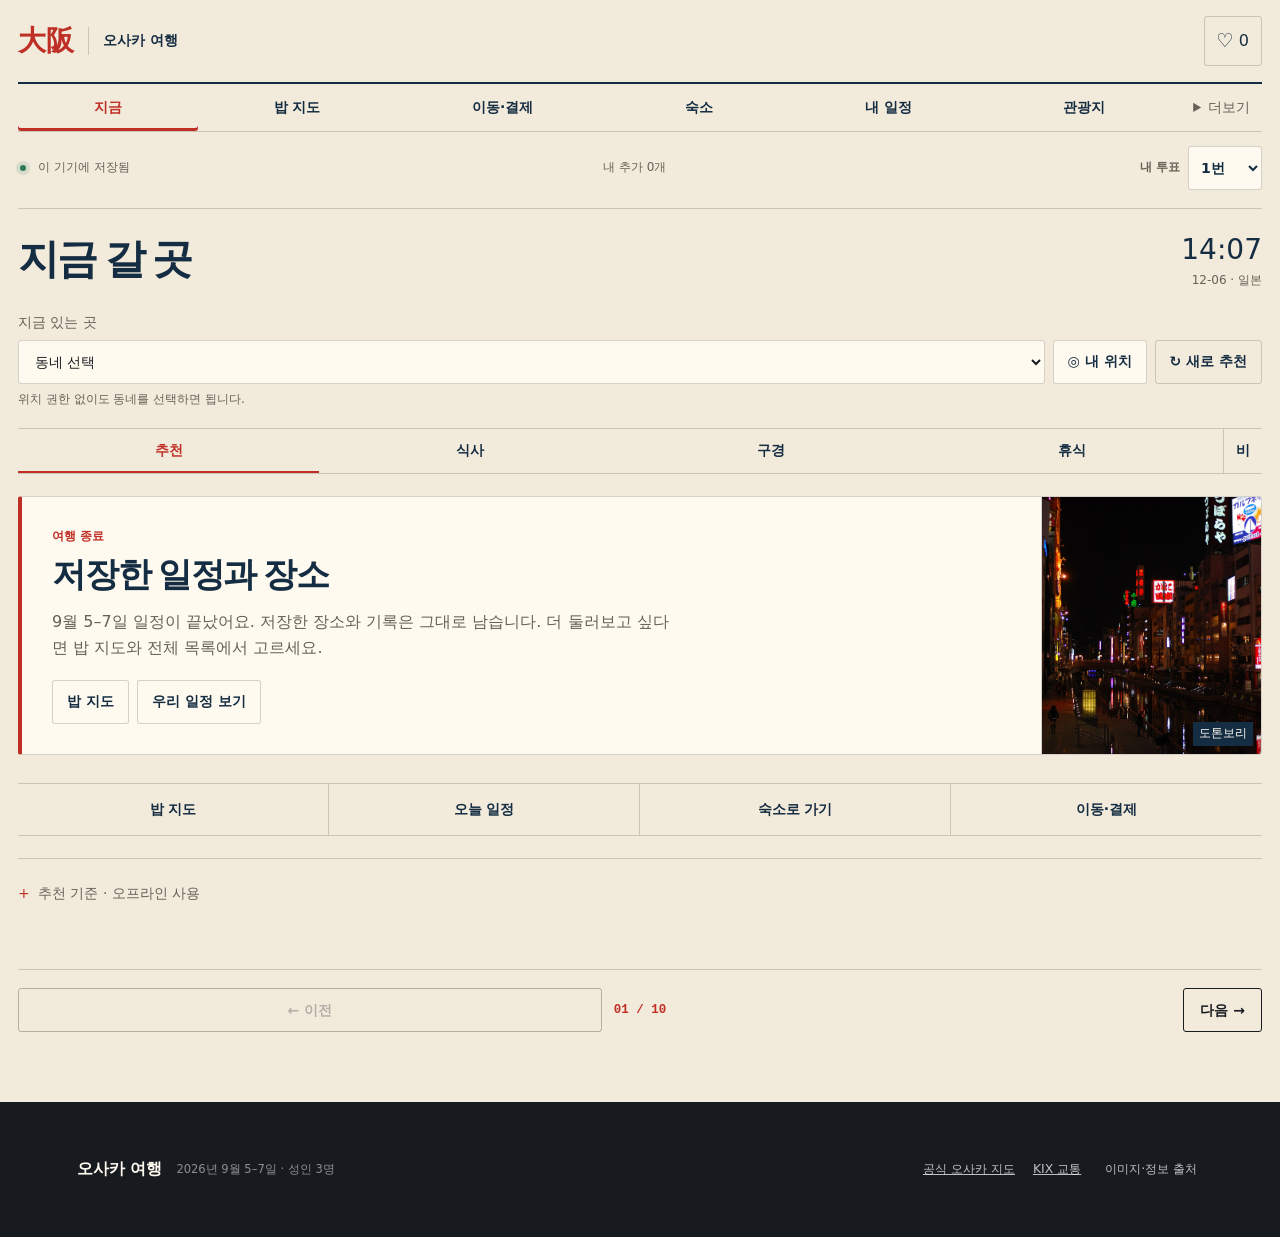
==== docs/index.html @ 2a8d7cb4 "Show walking and metro instructions for every curated route leg" ====
<!doctype html>
<html lang="ko">
<head>
  <meta charset="utf-8">
  <meta name="viewport" content="width=device-width, initial-scale=1">
  <meta name="theme-color" content="#161b22">
  <meta name="description" content="2026년 9월 5일부터 7일까지, 성인 3명 오사카 여행 일정">
  <title>오사카 여행</title>
  <link rel="icon" href="data:,">
  <link rel="manifest" href="manifest.webmanifest?v=40">
  <link rel="stylesheet" href="vendor/leaflet/leaflet.css">
  <link rel="stylesheet" href="styles.css?v=40">
  <link rel="stylesheet" href="experience.css?v=40">
  <link rel="stylesheet" href="planner-v3.css?v=40">
  <link rel="stylesheet" href="vnext.css?v=40">
  <link rel="stylesheet" href="guide-theme.css?v=42">
  <link rel="stylesheet" href="today.css?v=43">
  <link rel="stylesheet" href="move.css?v=44">
  <link rel="stylesheet" href="curated.css?v=48">
  <script src="local-store.js?v=1"></script>
  <script src="stay-private.js?v=46"></script>
  <link rel="stylesheet" href="stay-private.css?v=46">
  <link rel="stylesheet" href="transport48.css?v=48">
  <script>
    window.__osakaRuntimeErrors = [];
    const recordOsakaRuntimeError = message => {
      window.__osakaRuntimeErrors.push(String(message));
      document.documentElement.dataset.runtimeErrors = String(window.__osakaRuntimeErrors.length);
    };
    window.addEventListener('error', event => {
      const target = event.target;
      recordOsakaRuntimeError(target && target !== window ? `resource:${target.currentSrc || target.src || target.href || target.tagName}` : event.message || 'window:error');
    }, true);
    window.addEventListener('unhandledrejection', event => recordOsakaRuntimeError(event.reason?.message || event.reason || 'unhandledrejection'));
    document.documentElement.dataset.runtimeErrors = '0';
  </script>
</head>
<body>
  <a class="skip-link" href="#today-v41">지금 할 일로 바로가기</a>

  <aside class="experience-portal" id="experience-portal" aria-label="오사카 여행 안내" hidden>
    <div class="portal-scene" id="portal-scene" aria-hidden="true">
      <div class="portal-photo portal-photo-a"></div>
      <div class="portal-photo portal-photo-b"></div>
      <div class="portal-grid"></div>
      <div class="portal-light"></div>
    </div>
    <div class="portal-ui">
      <div class="portal-topline"><span>오사카 여행</span><span id="portal-input-status">토·일·월</span></div>
      <div class="portal-copy">
        <h2>2026년 9월 5–7일</h2>
        <p id="portal-chapter-copy">토요일 15:00 KIX 도착</p>
      </div>
      <div class="portal-ring" id="portal-ring" role="tablist" aria-label="여행 장면 선택">
        <button type="button" role="tab" aria-selected="true" data-portal-day="sat"><span>01</span><strong>토요일</strong><small>15:00 도착</small></button>
        <button type="button" role="tab" aria-selected="false" data-portal-day="sun"><span>02</span><strong>일요일</strong><small>종일</small></button>
        <button type="button" role="tab" aria-selected="false" data-portal-day="mon"><span>03</span><strong>월요일</strong><small>16:00 출발</small></button>
      </div>
      <div class="portal-actions">
        <button class="button portal-enter" id="portal-enter" type="button">가이드 입장 <span>↘</span></button>
        <button class="portal-sound" id="portal-sound" type="button" aria-pressed="false"><span class="sound-bars" aria-hidden="true"><i></i><i></i><i></i><i></i></span><strong>AMBIENT OFF</strong></button>
        <button class="portal-skip" id="portal-skip" type="button">바로 일정 보기</button>
      </div>
    </div>
  </aside>

  <header class="site-header" id="top">
    <a class="wordmark" href="#today-v41" aria-label="오사카 여행 홈">
      <span class="wordmark-city" lang="ja">大阪</span><span>오사카 여행</span>
    </a>
    <nav class="main-nav" aria-label="주요 메뉴">
      <a href="#today-v41">지금</a>
      <a href="#hotel-search-v3">숙소</a>
      <a href="#food-map-v41">밥 지도</a>
      <a href="#itinerary-v11">내 일정</a>
      <a href="#catalog-attractions-v3">목록</a>
      <a href="#travel-tips-v12">팁</a>
    </nav>
    <button class="icon-button" id="saved-button" type="button" aria-label="저장한 장소 보기">
      <span aria-hidden="true">♡</span><span id="saved-count">0</span>
    </button>
  </header>

  <main>
    <section class="hero" aria-labelledby="hero-title">
      <img class="hero-image" src="assets/osaka-hero.png" alt="아침의 오사카성과 밤의 도톤보리, 음식과 열차를 겹쳐 표현한 오사카 여행 일러스트">
      <div class="hero-wash" aria-hidden="true"></div>
      <div class="hero-copy">
        <p class="eyebrow">2026.09.05–07 · 성인 3명</p>
        <h1 id="hero-title">오사카 여행</h1>
        <p class="hero-lead">토요일 15:00 KIX 도착 · 월요일 16:00 출발</p>
        <div class="hero-actions">
          <a class="button button-primary" href="#today-v41">지금 할 일</a>
          <button class="button button-glass" id="random-preset" type="button">추천안 무작위 보기</button>
        </div>
      </div>
    </section>

    <div class="guide-v3" id="guide-v3">
      <nav class="guide-index-v3" aria-label="여행 가이드 메뉴">
        <button type="button" data-guide-panel="today-v41" aria-selected="true"><span>지금</span></button>
        <button type="button" data-guide-panel="food-map-v41" aria-selected="false"><span>밥 지도</span></button>
        <button type="button" data-guide-panel="move-v44" aria-selected="false"><span>이동·결제</span></button>
        <button type="button" data-guide-panel="hotel-search-v3" aria-selected="false"><b>02</b><span>숙소</span></button>
        <button type="button" data-guide-panel="itinerary-v11" aria-selected="false"><b>04</b><span>내 일정</span></button>
        <button type="button" data-guide-panel="catalog-attractions-v3" aria-selected="false"><b>05</b><span>관광지</span></button>
        <details class="guide-extra"><summary>더보기</summary>
        <button type="button" data-guide-panel="restaurant-search-v3" aria-selected="false"><span>음식점 전체</span></button>
        <button type="button" data-guide-panel="catalog-goods-v3" aria-selected="false"><b>06</b><span>살거리</span></button>
        <button type="button" data-guide-panel="catalog-nightlife-v3" aria-selected="false"><b>07</b><span>유흥가</span></button>
        <button type="button" data-guide-panel="travel-tips-v12" aria-selected="false"><b>08</b><span>여행 팁</span></button>
        <button type="button" class="guide-map-open-v3" id="open-map-v3"><b>MAP</b><span>지도</span></button>
        </details>
      </nav>

      <div class="shared-sync-v8 is-connecting" id="shared-sync-v8" role="status" aria-live="polite">
        <i aria-hidden="true"></i>
        <strong>이 기기에 저장</strong>
        <span>수정은 각자의 브라우저에만 저장됩니다</span>
        <em id="custom-entry-count-v10">내 추가 0개</em>
      </div>

      <section class="v3-section now-panel" id="today-v41" aria-labelledby="now-title">
        <div class="now-heading"><h2 id="now-title">지금 갈 곳</h2><div class="now-clock" id="now-clock">--:--<small>일본 시각</small></div></div>
        <div class="now-loc"><label>지금 있는 곳<select id="now-area" aria-label="현재 동네"><option value="">동네 선택</option></select></label><button type="button" data-now-action="locate">◎ 내 위치</button><button type="button" class="now-quiet" data-now-action="refresh">↻ 새로 추천</button></div>
        <p class="now-status" id="now-location-status" role="status">위치 권한 없이도 동네를 선택하면 됩니다.</p>
        <div class="now-moods" aria-label="지금 하고 싶은 것"><button type="button" data-now-mood="auto" aria-pressed="true">추천</button><button type="button" data-now-mood="food" aria-pressed="false">식사</button><button type="button" data-now-mood="see" aria-pressed="false">구경</button><button type="button" data-now-mood="rest" aria-pressed="false">휴식</button><button type="button" data-now-action="rain" aria-pressed="false">비</button></div>
        <div class="now-context" id="now-context"></div>
        <div id="now-decision" aria-live="polite" aria-atomic="false"><div class="now-empty">지금 갈 만한 곳을 고르는 중…</div></div>
        <div class="now-tools"><button type="button" data-today-nav="food-map-v41"><span>⌖</span>밥 지도</button><button type="button" data-today-nav="itinerary-v11"><span>↗</span>오늘 일정</button><button type="button" data-move-open="hotel"><span>⌂</span>숙소로 가기</button><button type="button" data-today-nav="move-v44"><span>¥</span>이동·결제</button></div>
        <details class="now-help now-divider"><summary>추천 기준 · 오프라인 사용</summary><p>일본 시각, 선택한 동네, 식사 시간, 필수·보관함·오늘 일정, 방문 완료 여부를 함께 봅니다. 가까운 후보를 우선하며 예약과 월요일 공항 이동 여유를 남깁니다. 지도 거리는 직선거리이고 길찾기의 실제 이동과 다릅니다.</p><p>영업시간은 저장된 참고 정보입니다. 임시 휴무·대기·실시간 열차는 출발 전에 가게 또는 길찾기에서 확인하세요. 다시 열면 자동 갱신하지만 사이트를 닫은 동안에는 알림을 보내지 않습니다. 위치는 버튼을 눌렀을 때만 확인하고 서버에 전송하지 않습니다.</p><p>한 번 열어둔 화면은 연결이 끊겨도 사용할 수 있습니다. 다만 지도 타일·새 길찾기는 인터넷이 필요하며, 방문 기록은 이 브라우저에만 저장됩니다. 브라우저 데이터를 지우면 삭제되므로 일정의 JSON 백업을 이용하세요. 중요한 QR·숙소 출입 안내는 별도 스크린샷으로 보관하세요.</p></details>
      </section>

      <section class="v3-section now-panel" id="move-v44" aria-label="이동과 교통 결제 안내" hidden></section>
      <section class="v3-section now-panel" id="food-map-v41" aria-labelledby="food-map-title" hidden>
        <div class="now-heading"><h2 id="food-map-title">음식점 지도</h2><button type="button" class="now-quiet" data-today-nav="today-v41">← 지금</button></div>
        <div class="food-controls"><label>어디 근처?<select id="food-area" aria-label="음식점 지도 동네"></select></label><label>먹고 싶은 것<select id="food-group" aria-label="음식 종류"></select></label></div>
        <details class="now-help food-advanced"><summary>검색 · 거리 · 보관함 필터</summary><div class="food-controls"><label>찾을 범위<select id="food-radius"><option value="0.8">800m 근처</option><option value="2" selected>2km 근처</option><option value="5">5km 근처</option><option value="0">오사카 전체</option></select></label><label class="food-search">가게·음식 검색<input type="search" id="food-query" placeholder="라멘, 타코야키, 가게 이름…" autocomplete="off"></label><label class="food-check"><input type="checkbox" id="food-saved">보관한 곳만</label></div></details>
        <div class="food-map-toolbar"><div class="now-actions" style="margin-top:0"><button type="button" data-now-action="locate">◎ 내 위치</button><button type="button" data-now-action="map-center">지도 중심에서 찾기</button><button type="button" data-now-action="add-food">＋ 가게 추가</button></div></div>
        <p id="food-map-status" class="now-status" role="status"></p>
        <div class="food-map-layout"><div><div id="food-map-frame"><div class="food-map-view-tools"><label class="food-check"><input type="checkbox" id="food-map-labels" checked>메뉴·평점 표시</label><button type="button" id="food-map-expand" data-now-action="map-expand" aria-haspopup="dialog">지도 크게 ↗</button><button type="button" id="food-map-close" data-now-action="map-close" hidden>지도 닫기 ×</button></div><div id="food-map-canvas" aria-label="음식점 위치와 대표 메뉴 지도"></div><p class="now-note" id="food-map-note">겹치는 메뉴 라벨은 자동으로 줄어듭니다. 핀을 누르면 가게명·메뉴·평점을 볼 수 있어요. 평점은 타베로그의 저장된 참고값이며 실시간이 아닙니다.</p></div></div><div id="food-map-list" class="food-map-side"></div></div>
        <dialog id="food-map-dialog" class="food-map-dialog" aria-labelledby="food-map-dialog-title"><header><h2 id="food-map-dialog-title">음식점 지도</h2><span>선택한 동네·음식 필터 유지</span></header><div id="food-map-dialog-content"></div></dialog>
        <p class="now-note now-divider">직선거리 기준 정렬 · 일부 위치는 지역 단위의 참고 좌표입니다. 핀만 믿고 건물로 이동하지 말고 가게 이름 길찾기에서 지점·영업시간을 확인하세요.</p>
        <div class="now-actions"><a id="food-google-nearby" class="now-btn now-quiet" href="https://www.google.com/maps/search/?api=1&amp;query=restaurants+Osaka" target="_blank" rel="noopener noreferrer">등록되지 않은 근처 가게 찾기 ↗</a><button type="button" data-today-nav="restaurant-search-v3">음식점 전체 카드</button></div>
      </section>

      <section class="v3-section v3-prep" id="prep-v3" aria-labelledby="prep-v3-title" hidden>
        <div class="v3-number">01</div>
        <div class="v3-heading">
          <h2 id="prep-v3-title">출발 전</h2>
        </div>
        <div class="prep-grid-v3">
          <article class="prep-flight-card">
            <span>도착</span><strong>토 15:00 KIX</strong><p>입국·수하물 60~90분 예상</p>
            <a href="https://www.kansai-airport.or.jp/en/access/train" target="_blank" rel="noopener">KIX 교통 공식 안내 ↗</a>
          </article>
          <article class="prep-flight-card is-return">
            <span>출발</span><strong>월 16:00 KIX</strong><p>14:00 공항 도착 목표</p>
            <a href="#itinerary-v11">월요일 마감선 보기 ↓</a>
          </article>
          <article class="prep-checks-v3">
            <h3>준비 체크</h3>
            <label><input type="checkbox" data-check="vjw"> Visit Japan Web 3명 각자 QR</label>
            <label><input type="checkbox" data-check="qr"> 라피트·항공권 QR 오프라인 저장</label>
            <label><input type="checkbox" data-check="ic"> ICOCA·모바일 결제 잔액</label>
            <label><input type="checkbox" data-check="cash"> 현금과 동전 지갑</label>
            <label><input type="checkbox" data-check="heat"> 우산·물·보조배터리</label>
            <label><input type="checkbox" data-check="bags"> 면세·굿즈 수하물 공간</label>
            <label><input type="checkbox" data-check="terminal"> KIX 터미널 재확인</label>
          </article>
        </div>
      </section>

      <section class="v3-section" id="hotel-search-v3" aria-labelledby="hotel-v3-title" hidden>
        <div class="v3-number">02</div>
        <div class="v3-heading">
          <h2 id="hotel-v3-title">예약 숙소</h2>
          <span>9월 5–7일 · 성인 3명 · 1객실</span>
        </div>
        <div id="booked-hotel-v18" class="booked-hotel-v18" aria-label="예약 완료 숙소"></div>
        <section class="stay-map-card-v21" aria-labelledby="stay-map-title-v21">
          <header>
            <div><span>LIVE MAP · 宿</span><h3 id="stay-map-title-v21">숙소 주변 지도</h3></div>
            <strong>다이코쿠초역 도보 3–4분</strong>
          </header>
          <div id="stay-map-v21" role="application" aria-label="LIVIN Osaka Nanbaminami 주변 확대·축소 지도"></div>
          <footer><span id="stay-map-status-v21">지도를 불러오는 중</span><b>LIVIN Osaka Nanbaminami</b></footer>
        </section>
      </section>

      <section class="v3-section" id="restaurant-search-v3" aria-labelledby="restaurant-v3-title" hidden>
        <div class="v3-number">03</div>
        <div class="v3-heading">
          <h2 id="restaurant-v3-title">음식점 79곳</h2>
          <span>지역·종류·평점으로 찾기</span>
          <button type="button" class="section-add-v11" data-custom-open="restaurant">+ 음식점 직접 추가</button>
        </div>
        <div class="restaurant-tools-v3">
          <label>검색<input id="restaurant-text-v3" type="search" placeholder="가게·메뉴·동네"></label>
          <label>지역<select id="restaurant-area-v3"><option value="all">전체 지역</option><option value="custom">직접 추가</option><option value="namba">난바·도톤보리</option><option value="shinsaibashi">신사이바시</option><option value="nipponbashi">니혼바시·구로몬</option><option value="umeda">우메다</option><option value="tenma">텐마</option><option value="fukushima">후쿠시마·노다</option><option value="shinsekai">신세카이</option><option value="abeno">덴노지·아베노</option><option value="honmachi">혼마치</option><option value="kitahama">키타하마·나카노시마</option><option value="kyobashi">쿄바시</option><option value="south">타마데·남부</option></select></label>
          <label>종류<select id="restaurant-genre-v3"><option value="all">전체 음식</option><option value="custom">직접 추가</option><option value="rice">밥·덮밥</option><option value="snack">길거리·간식</option><option value="noodle">우동·소바·면</option><option value="ramen">라멘·츠케멘</option><option value="konamon">오코노미야키·코나몬</option><option value="fried">튀김·돈카쓰</option><option value="meat">야키니쿠·고기</option><option value="seafood">스시·해산물</option><option value="alcohol">술·이자카야</option><option value="dessert">디저트·빵</option><option value="drink">커피·차·주스</option><option value="breakfast">아침·브런치</option><option value="special">오사카 별미</option></select></label>
          <label>세부<select id="restaurant-type-v3"><option value="all">전체 세부</option></select></label>
          <label>정렬<select id="restaurant-sort-v3"><option value="rating">평점 높은 순</option><option value="reviews">리뷰 많은 순</option><option value="price">가격 낮은 순</option></select></label>
        </div>
        <div class="food-chips-v3" id="restaurant-group-chips-v3" aria-label="음식 종류 빠른 선택"></div>
        <div class="restaurant-results-v3" id="restaurant-results-v3"></div>
        <nav class="results-pager-v3" id="restaurant-pager-v3" aria-label="음식점 결과 페이지"></nav>
      </section>

      <dialog class="v3-map-workspace" id="map-workspace-v3" aria-label="지도">
        <div class="v3-map-copy">
          <h2>지도</h2>
          <button type="button" id="close-map-v3" aria-label="지도 닫기">닫기</button>
        </div>
        <div class="v3-map-tabs" id="v3-map-tabs" role="tablist" aria-label="지도 일정 선택">
          <button type="button" role="tab" aria-selected="true" data-v3-map-day="sat">토요일</button>
          <button type="button" role="tab" aria-selected="false" data-v3-map-day="sun">일요일</button>
          <button type="button" role="tab" aria-selected="false" data-v3-map-day="mon">월요일</button>
          <button type="button" id="v3-map-fit">전체 보기</button>
          <button type="button" id="reset-planner-v3">일정 전체 초기화</button>
        </div>
        <div class="v3-map-shell">
          <div id="route-map-v3" aria-label="내가 고른 오사카 일정의 OpenStreetMap 지도"></div>
          <aside><strong id="v3-map-count">후보</strong><ol id="v3-map-list"></ol><p id="v3-map-status">지도 불러오는 중</p></aside>
        </div>
      </dialog>

      <section class="v3-section itinerary-v11" id="itinerary-v11" aria-labelledby="itinerary-v11-title" hidden>
        <div class="v3-number">04</div>
        <div class="v3-heading">
          <h2 id="itinerary-v11-title">토·일·월 전체 일정</h2>
          <span>장소를 추가하고 시간을 바꾸세요.</span>
        </div>
        <div class="itinerary-days-v11">
          <article class="day-panel-v11" data-plan-day="sat" aria-labelledby="day-sat-v11-title">
            <header class="day-panel-head-v11"><div><h3 id="day-sat-v11-title">토요일</h3></div><button type="button" data-custom-open="place" data-custom-day="sat">+ 직접 추가</button></header>
            <div class="day-frame-v3"><span>고정 출발</span><strong>KIX 15:00 → 숙소 체크인 17:30</strong><label>시내 일정 <input id="day-start-sat" type="time" value="17:30"></label><em>권장 마감 23:00</em></div>
            <div class="day-builder-grid-v3"><div><h3>내 토요일</h3><ol class="plan-list-v3" id="plan-list-sat"></ol><p class="plan-summary-v3" id="plan-summary-sat"></p></div><aside><h3>빠른 후보</h3><div id="day-candidates-sat" class="quick-candidates-v3"></div></aside></div>
          </article>
          <article class="day-panel-v11" data-plan-day="sun" aria-labelledby="day-sun-v11-title">
            <header class="day-panel-head-v11"><div><h3 id="day-sun-v11-title">일요일</h3></div><button type="button" data-custom-open="place" data-custom-day="sun">+ 직접 추가</button></header>
            <div class="day-frame-v3"><span>종일</span><strong>08:00부터 시작 가능</strong><label>시작 <input id="day-start-sun" type="time" value="08:00"></label><em>권장 마감 22:00</em></div>
            <div class="day-builder-grid-v3"><div><h3>내 일요일</h3><ol class="plan-list-v3" id="plan-list-sun"></ol><p class="plan-summary-v3" id="plan-summary-sun"></p></div><aside><h3>빠른 후보</h3><div id="day-candidates-sun" class="quick-candidates-v3"></div></aside></div>
          </article>
          <article class="day-panel-v11" data-plan-day="mon" aria-labelledby="day-mon-v11-title">
            <header class="day-panel-head-v11"><div><h3 id="day-mon-v11-title">월요일</h3></div><button type="button" data-custom-open="place" data-custom-day="mon">+ 직접 추가</button></header>
            <div class="day-frame-v3"><span>출국</span><strong>13:00 난바 출발 → KIX 14:00</strong><label>시작 <input id="day-start-mon" type="time" value="08:00"></label><em>13:00 뒤 추가 불가</em></div>
            <div class="day-builder-grid-v3"><div><h3>내 월요일</h3><ol class="plan-list-v3" id="plan-list-mon"></ol><p class="plan-summary-v3" id="plan-summary-mon"></p></div><aside><h3>빠른 후보</h3><div id="day-candidates-mon" class="quick-candidates-v3"></div></aside></div>
          </article>
        </div>
      </section>

      <section class="v3-section catalog-v3" id="catalog-attractions-v3" aria-labelledby="catalog-attractions-title" hidden>
        <div class="v3-number">05</div><div class="v3-heading"><h2 id="catalog-attractions-title">관광지</h2></div><div class="food-chips-v3" id="attraction-chips-v5"></div><div class="catalog-grid-v3" id="attraction-catalog-v3"></div><nav class="results-pager-v3" id="attraction-pager-v5" aria-label="관광지 목록 페이지"></nav>
      </section>
      <section class="v3-section catalog-v3" id="catalog-goods-v3" aria-labelledby="catalog-goods-title" hidden>
        <div class="v3-number">06</div><div class="v3-heading"><h2 id="catalog-goods-title">살거리</h2><span>가챠·오리파·TCG·게임센터·굿즈·선물</span></div><aside class="chance-notice-v7 is-oripa"><strong>오리파</strong><span>랜덤 상품 · 예산 상한 권장</span></aside><div class="food-chips-v3" id="goods-chips-v5"></div><div class="catalog-grid-v3" id="goods-catalog-v3"></div><nav class="results-pager-v3" id="goods-pager-v5" aria-label="살거리 목록 페이지"></nav>
      </section>
      <section class="v3-section catalog-v3" id="catalog-nightlife-v3" aria-labelledby="catalog-nightlife-title" hidden>
        <div class="v3-number">07</div><div class="v3-heading"><h2 id="catalog-nightlife-title">유흥가</h2><span>술·야경·성인 구역·공영경기·파친코</span></div><aside class="chance-notice-v7 is-betting"><strong>연령 제한</strong><span>공영경기 20세 이상 · 파친코 18세 이상</span></aside><div class="food-chips-v3" id="nightlife-chips-v5"></div><div class="catalog-grid-v3 nightlife-grid-v3" id="nightlife-catalog-v3"></div><nav class="results-pager-v3" id="nightlife-pager-v5" aria-label="유흥가 목록 페이지"></nav>
      </section>
      <section class="v3-section travel-tips-v12" id="travel-tips-v12" aria-labelledby="travel-tips-v12-title" hidden>
        <div class="v3-number">08</div>
        <div class="v3-heading">
          <h2 id="travel-tips-v12-title">오사카 여행 팁</h2>
          <span>필요한 항목만 눌러 확인</span>
        </div>
        <div class="tip-essentials-v12" aria-label="꼭 기억할 숫자">
          <span><b>14:00</b>월요일 KIX 도착 목표</span>
          <span><b>110</b>경찰</span>
          <span><b>119</b>구급·소방</span>
          <span><b>3장</b>ICOCA는 1인 1장</span>
        </div>
        <div class="tip-filter-v12" role="group" aria-label="여행 팁 종류">
          <button type="button" data-tip-group="all" aria-pressed="true">전체</button>
          <button type="button" data-tip-group="arrival" aria-pressed="false">입국</button>
          <button type="button" data-tip-group="discount" aria-pressed="false">할인·패스</button>
          <button type="button" data-tip-group="transport" aria-pressed="false">교통</button>
          <button type="button" data-tip-group="food" aria-pressed="false">음식</button>
          <button type="button" data-tip-group="money" aria-pressed="false">결제·쇼핑</button>
          <button type="button" data-tip-group="comfort" aria-pressed="false">날씨·짐</button>
          <button type="button" data-tip-group="safety" aria-pressed="false">안전·매너</button>
          <button type="button" data-tip-group="departure" aria-pressed="false">출국</button>
        </div>
        <div class="tips-grid-v12">
          <details class="tip-card-v12 arrival-tip-v40" data-tip-card="arrival" open>
            <summary><span>00 · 입국 준비</span><strong>Visit Japan Web — 앱 설치 없이 3명 각자 QR</strong><b>＋</b></summary>
            <div>
              <div class="vjw-alert-v40"><strong>무료 공식 웹서비스</strong><span>카드번호·결제 요구는 가짜 사이트입니다.</span></div>
              <p>일본 입국심사와 세관 신고를 출발 전에 작성해 하나의 2D 코드(QR)를 만드는 서비스입니다. 별도 앱을 설치하지 말고 <strong>vjw.digital.go.jp</strong>만 이용하세요. 친구 3명은 각자 계정에서 자기 여권·신고를 완료하고 각자의 코드를 준비하는 방식이 가장 확실합니다.</p>
              <section class="vjw-fill-v40" aria-label="이번 여행 입력값">
                <header><span>THIS TRIP · 그대로 입력</span><strong>이번 오사카 여행 기본값</strong></header>
                <article><small>입국일</small><b>2026.09.05</b></article>
                <article><small>도착 공항</small><b>KANSAI / KIX</b></article>
                <article><small>방문 목적</small><b>TOURISM</b></article>
                <article><small>체류 기간</small><b>3 DAYS / 2 NIGHTS</b></article>
                <article class="is-wide"><small>일본 내 숙소</small><b>LIVIN OSAKA NANBAMINAMI</b></article>
                <article class="is-wide"><small>우편번호 · 주소</small><b>5560013 · 1-8-13 EBISUHONMACHI, NANIWA-KU, OSAKA</b></article>
                <article class="is-note"><small>항공사 · 편명</small><b>전자항공권에서 각자 복사</b></article>
                <article class="is-note"><small>일본 내 전화번호</small><b>Agoda 예약확인서의 숙소 번호 입력</b></article>
              </section>
              <ol class="vjw-flow-v40" aria-label="Visit Japan Web 등록과 이용 순서">
                <li><b>01</b><strong>각자 계정 생성</strong><span>여권 정보·직업·거주 국가와 도시</span></li>
                <li><b>02</b><strong>입국 예정 등록</strong><span>날짜·KIX·편명·목적·체류기간·숙소</span></li>
                <li><b>03</b><strong>입국·세관 작성</strong><span>질문과 휴대품·별송품 신고까지 완료</span></li>
                <li><b>04</b><strong>3명 코드 확인</strong><span>출발 전에 각자 휴대폰에서 표시되는지 확인</span></li>
              </ol>
              <div class="vjw-airport-v40"><b>KIX 도착 후</b><span>안내에 따라 여권과 2D 코드를 입국 KIOSK/심사에서 사용 → 수하물 수취 → 세관 전자신고 단말기에서 여권과 같은 코드를 스캔 → e-Gate 통과</span></div>
              <ul><li>전자 신고를 해도 세관 직원이 수하물을 검사할 수 있습니다.</li><li>휴대폰 문제에 대비해 여권과 기내에서 받은 종이 세관신고서도 버리지 마세요. 종이 신고도 계속 사용할 수 있습니다.</li><li>입력 완료 뒤 이름·여권번호·편명·숙소를 세 사람이 서로 한 번씩 대조하세요.</li></ul>
              <a href="https://www.vjw.digital.go.jp/" target="_blank" rel="noopener">Visit Japan Web 공식 사이트 ↗</a><a href="https://www.digital.go.jp/en/policies/visit_japan_web" target="_blank" rel="noopener">일본 디지털청 안내 ↗</a><a href="https://www.customs.go.jp/english/passenger/declaration/declaration_app.html" target="_blank" rel="noopener">일본 세관 이용 순서 ↗</a>
            </div>
          </details>
          <details class="tip-card-v12" data-tip-card="transport">
            <summary><span>01 · 공항 이동</span><strong>KIX ↔ 난바는 난카이로 단순하게</strong><b>＋</b></summary>
            <div><p>공식 기준 KIX에서 난바까지 라피트는 약 34–39분, 공항급행은 약 43분입니다. 좌석이 필요한 날은 라피트, 시간 유연성이 중요하면 공항급행을 먼저 비교하세요.</p><ul><li>간사이공항역은 터미널 1과 에어로플라자 2층에 연결됩니다.</li><li>터미널 2라면 무료 셔틀 이동시간 7–9분을 추가합니다.</li></ul><a href="https://www.kansai-airport.or.jp/en/access/train" target="_blank" rel="noopener">KIX 공식 교통 ↗</a></div>
          </details>
          <details class="tip-card-v12" data-tip-card="transport">
            <summary><span>02 · 시내 교통</span><strong>ICOCA 3장 + 패스는 그날 비교</strong><b>＋</b></summary>
            <div><p>ICOCA는 열차·버스와 IC 마크 가맹점에서 쓸 수 있지만 한 장으로 여러 사람의 운임을 결제할 수 없습니다. 성인 3명이 각각 한 장씩 준비하세요.</p><ul><li>Osaka Metro 역에서 현금 충전 가능, 최대 잔액은 ¥20,000입니다.</li><li>토·일에는 Metro·City Bus 1일권 가격과 그날 이동 횟수를 비교하세요.</li></ul><a href="https://www.westjr.co.jp/global/en/howto/icoca/" target="_blank" rel="noopener">JR-West ICOCA 안내 ↗</a><a href="https://subway.osakametro.co.jp/en/guide/fare/card_tickets/benri-joshaken.php" target="_blank" rel="noopener">Osaka Metro 승차권 ↗</a></div>
          </details>
          <details class="tip-card-v12" data-tip-card="food">
            <summary><span>03 · 음식점</span><strong>3명은 대기·좌석·주문 규칙 먼저</strong><b>＋</b></summary>
            <div><p>작은 라멘·스시·이자카야는 3명이 나란히 앉기 어려울 수 있습니다. 입장 전에 “3명 함께” 대기시간과 분리 착석 가능 여부를 확인하세요.</p><ul><li>인기점은 오픈 직전이나 14–17시 사이를 노립니다.</li><li>이자카야는 1인 1음료, 오토시·테이블 차지가 있는지 주문 전에 확인합니다.</li><li>팁 문화는 없으므로 영수증 금액만 결제하면 됩니다.</li></ul><a href="https://www.japan.travel/en/faq/" target="_blank" rel="noopener">JNTO 여행 FAQ ↗</a></div>
          </details>
          <details class="tip-card-v12" data-tip-card="money">
            <summary><span>04 · 결제</span><strong>카드 하나만 믿지 말고 현금 분산</strong><b>＋</b></summary>
            <div><p>교통카드·신용카드·현금을 나눠 들고, 작은 식당·오리파·가챠·게임센터용 동전을 별도로 둡니다. 3명 공용비는 한 사람이 결제하고 즉시 메모하면 정산이 가장 빠릅니다.</p><ul><li>가챠·오리파·파친코는 체험 상한을 출발 전에 정합니다.</li><li>현금 추가 인출은 합의 없이 하지 않는 규칙이 실용적입니다.</li></ul></div>
          </details>
          <details class="tip-card-v12" data-tip-card="money">
            <summary><span>05 · 면세·쇼핑</span><strong>여권 원본과 수하물 공간을 같이 계산</strong><b>＋</b></summary>
            <div><p>이번 여행일은 2026년 11월 1일 제도 변경 전이므로 참여 매장에서 여권을 제시하는 현행 즉시 면세 방식입니다. 매장별 당일 세전 ¥5,000 이상 여부와 봉인·반출 조건을 확인하세요.</p><ul><li>직접 국제우편으로 보낸 물품은 2025년 4월부터 면세 대상이 아닙니다.</li><li>가격표 사진, 영수증, 카드 슬립은 출국까지 보관합니다.</li></ul><a href="https://www.japan.travel/en/plan/japans-tax-exemption/" target="_blank" rel="noopener">JNTO 면세 안내 ↗</a></div>
          </details>
          <details class="tip-card-v12" data-tip-card="comfort">
            <summary><span>06 · 9월 날씨</span><strong>더위·습도·태풍을 같은 날 확인</strong><b>＋</b></summary>
            <div><p>오사카의 9월은 더위와 습도가 남고 태풍 가능성도 있는 시기입니다. 출발 전날과 매일 아침 기상·철도 운행을 다시 확인하세요.</p><ul><li>목마르기 전에 물을 마시고 염분을 보충합니다.</li><li>정오에는 지하상가·Metro·쇼핑몰을 이동 동선으로 활용합니다.</li><li>작은 우산, 얇은 겉옷, 보조배터리를 한 가방에 둡니다.</li></ul><a href="https://osaka-info.jp/en/special/coolosaka/en/summer/" target="_blank" rel="noopener">COOL OSAKA 공식 안내 ↗</a></div>
          </details>
          <details class="tip-card-v12" data-tip-card="comfort">
            <summary><span>07 · 짐</span><strong>월요일은 체크아웃 즉시 맡기기</strong><b>＋</b></summary>
            <div><p>호텔 보관 가능 시간을 먼저 확인하고, 안 되면 난바역 보관소나 코인락커를 사용합니다. 대형 락커는 빨리 차므로 오전에 확보하세요.</p><ul><li>귀중품·깨지는 물건은 락커에 넣지 않습니다.</li><li>짐 보관 서비스의 보험·보상 조건은 업체별로 다릅니다.</li></ul><a href="https://osaka-info.jp/en/handsfreetravel-osaka/" target="_blank" rel="noopener">Hands-Free Osaka ↗</a></div>
          </details>
          <details class="tip-card-v12" data-tip-card="safety">
            <summary><span>08 · 매너·안전</span><strong>호객은 지나가고 흡연은 지정 장소만</strong><b>＋</b></summary>
            <div><p>오사카시는 길거리 흡연이 금지되어 있고, 2025년 4월부터 객석 30㎡ 초과 음식점은 원칙적으로 실내 금연입니다. 흡연실 표지를 확인하세요.</p><ul><li>호객이 안내하는 술집·카지노는 따라가지 않습니다.</li><li>토비타신치 등 성인 구역에서는 촬영하지 않습니다.</li><li>경찰 110, 구급·소방 119, JNTO 24시간 핫라인 050-3816-2787.</li></ul><a href="https://www.pref.osaka.lg.jp/o100070/kenkozukuri/judoukitsuen/index.html" target="_blank" rel="noopener">오사카부 흡연 규칙 ↗</a><a href="https://www.japan.travel/en/plan/emergencies/" target="_blank" rel="noopener">JNTO 긴급 안내 ↗</a></div>
          </details>
          <details class="tip-card-v12" data-tip-card="departure">
            <summary><span>09 · 월요일 출국</span><strong>13:00 난바 출발선을 넘기지 않기</strong><b>＋</b></summary>
            <div><p>이 가이드의 안전선은 난바 13:00 출발, KIX 14:00 도착, 16:00 국제선 출발입니다. 일정 카드의 종료 예상이 13:00을 넘으면 장소를 빼거나 시작 시각을 당기세요.</p><ul><li>아침에 항공사·터미널·열차 운행을 재확인합니다.</li><li>면세품·수하물 정리가 많으면 난바 출발을 더 당깁니다.</li><li>터미널 2 항공편은 셔틀 이동시간을 별도로 확보합니다.</li></ul><a href="https://www.kansai-airport.or.jp/en/flight/route/egate" target="_blank" rel="noopener">KIX 출국 절차 ↗</a></div>
          </details>
          <details class="tip-card-v12 discount-tip-v14" data-tip-card="discount">
            <summary><span>10 · 날짜별 결론</span><strong>할인은 일요일 하루에 몰아쓰기</strong><b>＋</b></summary>
            <div>
              <div class="discount-days-v14">
                <article><span>9/5 토 · 15:00 도착</span><strong>관광 패스는 사지 않기</strong><p>라피트 디지털 티켓과 부대 쿠폰만 챙기고, 저녁 이동은 ICOCA로 처리합니다.</p></article>
                <article class="is-best"><span>9/6 일 · 종일</span><strong>패스 검토일</strong><p>관광 3곳 이상이면 Osaka Amazing Pass, 가까운 시설 2곳 위주면 e-Pass+교통비를 비교합니다.</p></article>
                <article><span>9/7 월 · 13:00 난바 출발</span><strong>개별 결제가 안전</strong><p>월요일 휴관 시설이 많고 오전만 쓸 수 있어 ICOCA와 개별 입장권이 대체로 낫습니다.</p></article>
              </div>
              <section class="discount-calculator-v14" aria-labelledby="discount-calculator-title-v14">
                <header><span>9/6 일요일 · 성인 3명</span><strong id="discount-calculator-title-v14">오사카 주유패스 손익 계산</strong><small>교통비를 빼고도 이득인지 보수적으로 계산합니다.</small></header>
                <fieldset>
                  <legend>실제로 갈 곳만 체크</legend>
                  <label><input type="checkbox" data-discount-price="2000" checked>우메다 스카이빌딩 <b>¥2,000</b><small>무료 입장은 15:00까지</small></label>
                  <label><input type="checkbox" data-discount-price="1000" checked>HEP FIVE 관람차 <b>¥1,000</b></label>
                  <label><input type="checkbox" data-discount-price="2000" checked>도톤보리 리버크루즈 <b>¥2,000</b><small>낮에 시간표 교환 권장</small></label>
                  <label><input type="checkbox" data-discount-price="1200">오사카성 박물관 <b>¥1,200</b></label>
                  <label><input type="checkbox" data-discount-price="900">오사카성 망루 특별 공개 <b>¥900</b><small>9/6 일요일 운영 대상</small></label>
                  <label><input type="checkbox" data-discount-price="1500">쓰텐카쿠 전망대 <b>¥1,500</b><small>시간대 예약 필요</small></label>
                </fieldset>
                <output id="discount-output-v14" aria-live="polite"></output>
                <p class="discount-caveat-v14">주유패스 1일권은 1인 ¥3,500입니다. 계산 결과에는 포함 노선 교통비와 음식·쇼핑 우대가 들어가지 않으므로 실제 절약액은 더 커질 수 있습니다.</p>
              </section>
            </div>
          </details>
          <details class="tip-card-v12" data-tip-card="discount">
            <summary><span>11 · 패스 비교</span><strong>주유패스·e-Pass·Metro 1일권은 역할이 다름</strong><b>＋</b></summary>
            <div><p><strong>Osaka Amazing Pass</strong>는 1일 ¥3,500·연속 2일 ¥5,000으로 약 40개 시설과 대상 전철·버스를 묶습니다. <strong>Osaka e-Pass</strong>는 1일 ¥2,400·연속 2일 ¥3,000으로 25곳 이상을 이용하지만 교통은 별도입니다. <strong>Enjoy Eco Card</strong>는 시설 무료입장 없이 Metro·City Bus와 약 20개 시설 제시 할인을 제공합니다.</p><ul><li>9/6 일요일 Enjoy Eco Card는 1인 ¥620, 3명 ¥1,860입니다.</li><li>9/7 월요일은 평일가 1인 ¥820이지만 오전만 움직여 개별 결제가 유리할 가능성이 큽니다.</li><li>9/6에는 오사카성 망루가 특별 공개 대상입니다. 반대로 오사카 생활주택박물관은 9/1~12/28 휴관이라 계산에서 빼야 합니다.</li><li>주유패스의 우메다 스카이빌딩 무료입장은 15:00까지이며 이후에는 10% 할인만 적용됩니다.</li><li>e-Pass는 구매 후 취소할 수 없고, 시설 퇴장 후 다음 시설 입장까지 30분 이상 간격이 필요합니다.</li></ul><a href="https://osaka-amazing-pass.com/en/howto_about_1day.html" target="_blank" rel="noopener">주유패스 가격·범위 ↗</a><a href="https://osaka-amazing-pass.com/en/service_free.html" target="_blank" rel="noopener">9월 시설 운영 조건 ↗</a><a href="https://www.e-pass.osaka-info.jp/en/about/about.html" target="_blank" rel="noopener">Osaka e-Pass ↗</a><a href="https://subway.osakametro.co.jp/guide/page/enjoy-eco.php" target="_blank" rel="noopener">Enjoy Eco Card ↗</a></div>
          </details>
          <details class="tip-card-v12" data-tip-card="discount">
            <summary><span>12 · 공항 할인</span><strong>라피트 디지털 티켓은 쿠폰 교환까지</strong><b>＋</b></summary>
            <div><p>난바↔KIX 라피트 디지털 티켓은 편도 레귤러석 1인 ¥1,410, 슈퍼석 ¥1,590입니다. 성인 3명은 편도 ¥4,230, 왕복 모두 레귤러석이면 ¥8,460입니다.</p><ul><li>승차일·열차·좌석을 지정하고 전용 QR 개찰구를 이용합니다.</li><li>티켓에는 난바 CITY·난바 파크스·난바 SkyO의 점포별 쇼핑·식당 할인 쿠폰 교환 혜택이 포함됩니다.</li><li>쿠폰은 지정 승차일 당일 난바 파크스 2층 또는 난바 CITY 본관 B2층 안내소에서 교환합니다.</li><li>비행 지연 가능성이 큰 도착편은 좌석 지정·변경·환불 조건을 확인하고 너무 이른 열차를 고정하지 않습니다.</li></ul><a href="https://www.nankai.co.jp/kr_railway/ticket/rapit" target="_blank" rel="noopener">난카이 한국어 티켓·쿠폰 ↗</a></div>
          </details>
          <details class="tip-card-v12" data-tip-card="discount">
            <summary><span>13 · 쇼핑 할인</span><strong>5% 쿠폰을 먼저 받고 면세는 마지막에</strong><b>＋</b></summary>
            <div><p>여권 원본을 들고 계산 전에 외국인 고객용 5% 카드를 먼저 받습니다. 할인 결제 후 같은 날 면세 카운터에서 처리하며, 할인과 면세를 단순히 ‘15% 할인’으로 더해서 계산하면 안 됩니다.</p><ul><li><strong>오사카 다카시마야:</strong> 세전 ¥3,000 이상 결제에 Shopper’s Card 5%. 시계·보석·명품 등 제외.</li><li><strong>다이마루 신사이바시:</strong> 본관 1층 안내소에서 여권 제시 후 5% 쿠폰. 식품·특가·일부 브랜드 제외.</li><li><strong>한큐 우메다:</strong> 5% Guest Coupon은 발급일 포함 7일간 반복 사용. 세전 ¥1,000 미만, 식품·식당·세일·일부 브랜드 제외.</li><li>다카시마야·한큐의 면세 처리 수수료는 면세 대상 세전 금액의 1.55%로 안내되어 있습니다. 결제 전 최종 실절약액을 확인하세요.</li></ul><a href="https://www.takashimaya.co.jp/store/special/shopperscard/index_en.html" target="_blank" rel="noopener">다카시마야 5% ↗</a><a href="https://www.daimaru.co.jp/shinsaibashi-store/e/service/" target="_blank" rel="noopener">다이마루 5% ↗</a><a href="https://website.hankyu-dept.co.jp/fl/korean/honten/service/" target="_blank" rel="noopener">한큐 우메다 5%·면세 ↗</a></div>
          </details>
          <details class="tip-card-v12" data-tip-card="discount">
            <summary><span>14 · 1일권 제시 할인</span><strong>주유패스가 아니어도 입장료가 내려간다</strong><b>＋</b></summary>
            <div><p><strong>Enjoy Eco Card</strong>는 9/6 일요일 1인 ¥620, 3인 ¥1,860입니다. 그날 Metro·City Bus를 무제한 이용하면서 아래 시설에서 실물 또는 디지털 승차권을 제시하면 추가 할인됩니다.</p><div class="discount-list-v15"><span><b>오사카성</b> ¥1,200 → ¥1,080</span><span><b>니시노마루 정원</b> ¥300 → ¥210</span><span><b>오사카 역사박물관</b> ¥600 → ¥540</span><span><b>오사카시립미술관</b> ¥500 → ¥400</span><span><b>SPAWORLD</b> 성인 ¥200 할인</span><span><b>하루카스 300</b> 당일권 10% 할인</span><span><b>아쿠아라이너</b> 관광 코스 10% 할인</span></div><ul><li>할인은 승차권 소지자 본인에게 이용 당일만 적용됩니다.</li><li>오사카성·니시노마루·역사박물관 세 곳만 3명이 써도 시설 할인 합계는 ¥810입니다.</li><li>입장료 무료가 아니라 할인입니다. 관광 3곳 이상이면 위의 주유패스 계산기와 다시 비교하세요.</li></ul><a href="https://subway.osakametro.co.jp/guide/fare/card_tickets/benri-joshaken.php" target="_blank" rel="noopener">Enjoy Eco Card 요금 ↗</a><a href="https://subway.osakametro.co.jp/en/guide/page/waribiki_ichiran.php" target="_blank" rel="noopener">2026 제시 할인 전체 ↗</a></div>
          </details>
          <details class="tip-card-v12 benefit-tip-v15" data-tip-card="discount">
            <summary><span>15 · 주유패스 제시 우대</span><strong>무료입장 뒤에도 음식·체험·쇼핑 할인</strong><b>＋</b></summary>
            <div><p>Osaka Amazing Pass 화면을 보여주면 받는 우대입니다. 아래 버튼으로 여행 동선에 맞는 것만 남겨 보세요.</p>
              <div class="benefit-filter-v15" role="group" aria-label="주유패스 우대 종류"><button type="button" data-benefit-group-v15="all" aria-pressed="true">전체</button><button type="button" data-benefit-group-v15="food" aria-pressed="false">음식·술</button><button type="button" data-benefit-group-v15="experience" aria-pressed="false">체험·전망</button><button type="button" data-benefit-group-v15="shop" aria-pressed="false">쇼핑</button></div>
              <div class="benefit-grid-v15">
                <article data-benefit-v15="food"><b>대기수산 회전초밥</b><span>난바·도톤보리·신사이바시 등 음식 10%</span></article>
                <article data-benefit-v15="food"><b>돈카츠 KYK</b><span>우메다·난바·텐노지 지점 음식 10%</span></article>
                <article data-benefit-v15="food"><b>난바 라멘 이치자</b><span>라멘 1그릇 주문 시 토핑 서비스</span></article>
                <article data-benefit-v15="food"><b>츠루하시 후게츠</b><span>도톤보리점 일부 메뉴 1품 서비스</span></article>
                <article data-benefit-v15="food"><b>Time Out Market Osaka</b><span>바 음료 1잔 반값 · 병 제품 제외</span></article>
                <article data-benefit-v15="food"><b>에도가와</b><span>난바·하루카스점 ¥3,300 이상 5%</span></article>
                <article data-benefit-v15="food"><b>M.M.ya 흑모와규</b><span>모둠 주문 시 오사카 맥주 1병+갈비 80g</span></article>
                <article data-benefit-v15="experience"><b>NINJA Trick House</b><span>EDION 난바 · ¥1,000 → ¥500</span></article>
                <article data-benefit-v15="experience"><b>에비스 타워 관람차</b><span>도톤보리 돈키호테 · ¥100 할인</span></article>
                <article data-benefit-v15="experience"><b>DesignPocket</b><span>식품 샘플 제작 체험 10%</span></article>
                <article data-benefit-v15="experience"><b>하루카스 300</b><span>당일 입장료 10%</span></article>
                <article data-benefit-v15="experience"><b>아사히 극장</b><span>오사카 대중연극 · ¥300 할인</span></article>
                <article data-benefit-v15="shop"><b>Baisendo</b><span>우메다 매장 총 구매액 10%</span></article>
                <article data-benefit-v15="shop"><b>GOTO-CHI 난바</b><span>오사카 기념품 결제액 5%</span></article>
                <article data-benefit-v15="shop"><b>KAWAII OSAKA</b><span>상품 ¥8,000 이상 또는 1일 대여 10%</span></article>
              </div>
              <output id="benefit-count-v15" aria-live="polite">15개 우대 표시</output>
              <p class="discount-caveat-v14">지점·최소 주문·1회 제시·다른 할인과의 중복 제한이 서로 다릅니다. 주문·결제 전에 패스를 먼저 보여주세요.</p><a href="https://osaka-amazing-pass.com/en/service_privilege.html" target="_blank" rel="noopener">공식 우대 전체·지도 ↗</a>
            </div>
          </details>
          <details class="tip-card-v12" data-tip-card="discount">
            <summary><span>16 · 숙소별 공항 할인</span><strong>싼 티켓보다 숙소에 바로 가는 티켓</strong><b>＋</b></summary>
            <div><p>숙소 권역을 누르면 2026년 9월에 성인 3명이 쓸 공식 외국인·디지털 편도권 총액을 표시합니다.</p>
              <fieldset class="airport-choice-v15"><legend>숙소에서 가까운 역</legend><label><input type="radio" name="airport-choice-v15" data-airport-name="난바·신이마미야" data-airport-price="1410" data-airport-note="난카이 라피트 레귤러석 + 난바 쇼핑·식당 쿠폰" checked><b>난바</b><span>라피트 ¥1,410</span></label><label><input type="radio" name="airport-choice-v15" data-airport-name="텐노지" data-airport-price="1300" data-airport-note="JR-WEST HARUKA 지정석 이용 가능"><b>텐노지</b><span>HARUKA ¥1,300</span></label><label><input type="radio" name="airport-choice-v15" data-airport-name="오사카·우메다·신오사카" data-airport-price="1800" data-airport-note="JR-WEST HARUKA 오사카·신오사카 도착"><b>우메다·신오사카</b><span>HARUKA ¥1,800</span></label></fieldset>
              <output id="airport-output-v15" aria-live="polite"></output>
              <ul><li>HARUKA 편도권은 외국인 여행자용으로 여권을 지참하며, KIX↔텐노지 ¥1,300·오사카/신오사카 ¥1,800입니다.</li><li>라피트 디지털권은 같은 열차에 타는 3명 티켓을 한 번에 구매할 수 있지만 일부 인원만 따로 환불할 수 없습니다.</li><li>월요일 16:00 비행편은 가격보다 환승 수와 14:00 KIX 도착 가능성을 먼저 봅니다.</li></ul><a href="https://www.nankai.co.jp/kr_railway/ticket/rapit" target="_blank" rel="noopener">라피트 ¥1,410 ↗</a><a href="https://www.westjr.co.jp/travel-information/kr/tickets-passes/oneway/haruka/" target="_blank" rel="noopener">HARUKA 편도권 ↗</a></div>
          </details>
          <details class="tip-card-v12" data-tip-card="discount">
            <summary><span>17 · 판매 상태 확인</span><strong>츠텐카쿠·라피트 묶음권: 판매 일시 중단</strong><b>＋</b></summary>
            <div><p>2026-09-05 난카이 공식 할인권 목록에서 Visit Tsutenkaku Rapi:t Ticket의 판매 일시 중단을 확인했습니다. 이 상품을 전제로 표를 사거나 일정을 짜지 마세요. 공항 이동만 필요하면 공항급행 또는 라피트 단독권을 비교하세요.</p><a href="https://www.nankai.co.jp/en_railway/ticket" target="_blank" rel="noopener">공식 판매 상태 ↗</a><button type="button" data-today-nav="move-v44">지금 이용할 교통편 확인</button></div>
          </details>
          <details class="tip-card-v12" data-tip-card="discount">
            <summary><span>18 · 전자·드럭·굿즈</span><strong>난바·텐노지 쿠폰은 계산 전에 열기</strong><b>＋</b></summary>
            <div><p>면세만 받지 말고 매장 자체 방문객 쿠폰도 먼저 확인합니다. 퍼센트가 수시로 바뀌는 쿠폰은 가이드에 숫자를 고정하지 않고 공식 페이지를 바로 엽니다.</p><ul><li><strong>아베노 하루카스 긴테츠:</strong> 여권을 보여 5% 쿠폰 발급. 세전 ¥2,000 이상, 식품·식당·세일·일부 점포 제외. 대상 상품 ¥30,000이면 ¥1,500 절약.</li><li><strong>EDION 난바:</strong> 공식 인바운드 쿠폰을 결제 전에 제시. 가전뿐 아니라 게임기·완구·프라모델·기념품이 있고 1–8층 면세를 안내합니다.</li><li><strong>돈키호테:</strong> 공식 면세 쿠폰을 결제 전에 제시. 계산 뒤 쿠폰을 보여 소급 할인할 수 없고, 매장별 적용 여부를 먼저 확인해야 합니다.</li><li>면세는 한 사람이 3명 물건을 대표 결제하는 방식이 거절될 수 있습니다. 여권 원본과 결제수단 명의를 각자 맞추세요.</li></ul><a href="https://abeno-harukas.d-kintetsu.co.jp/" target="_blank" rel="noopener">긴테츠 5% 안내 ↗</a><a href="https://www.edion.com/ito/contents/special/lp/edion_inbound/taxfree/en.html" target="_blank" rel="noopener">EDION 공식 쿠폰 ↗</a><a href="https://www.donki.com/en/tax_free/" target="_blank" rel="noopener">돈키호테 면세·쿠폰 ↗</a></div>
          </details>
        </div>
        <p class="tips-source-v12">요금·운행·규정은 출발 직전에 재확인</p>
      </section>
      <nav class="panel-pager-v3" aria-label="가이드 페이지 이동"><button type="button" id="guide-prev-v3">← 이전</button><strong id="guide-progress-v3">01 / 8</strong><button type="button" id="guide-next-v3">다음 →</button></nav>
    </div>

    <section class="trip-desk section-shell" id="trip-desk" aria-labelledby="trip-desk-title">
      <div class="section-heading">
        <div>
          <p class="eyebrow dark">TRIP DESK · 旅の現実</p>
          <h2 id="trip-desk-title">숙소·음식·가격을<br>한 장부에서 움직인다</h2>
        </div>
        <p>객실은 ‘1실 1박’, 음식은 ‘인분·판·세트’ 단위입니다. 참고 범위와 실제 결제액을 섞지 않고 따로 계산합니다.</p>
      </div>

      <div class="trip-parameters" aria-label="여행 계산 기준">
        <label>여행 인원<input id="party-size" type="number" inputmode="numeric" min="1" max="8" value="3"><small>명</small></label>
        <label>객실 수<input id="room-count" type="number" inputmode="numeric" min="1" max="4" value="1"><small>실</small></label>
        <label>숙박 수<input id="night-count" type="number" inputmode="numeric" min="1" max="7" value="2"><small>박</small></label>
        <div class="price-contract"><strong>가격 기준</strong><span>2026-08-22 조사 · JPY · 세금/날짜별 변동 가능</span></div>
      </div>

      <div class="desk-layout">
        <div class="hotel-lab">
          <div class="desk-title"><span>01 · BASE</span><h3>예약 숙소</h3><p>LIVIN Osaka Nanbaminami를 일정과 지도의 고정 기준점으로 사용합니다.</p></div>
          <div class="hotel-grid" id="hotel-grid" role="radiogroup" aria-label="숙소 선택"></div>
          <div class="hotel-impact" id="hotel-impact" aria-live="polite"></div>
          <label class="actual-price">실제 예약 총액
            <span><b>¥</b><input id="hotel-actual" type="number" inputmode="numeric" min="0" step="100" placeholder="결제 후 입력"><small>전체 객실·전체 숙박</small></span>
          </label>
        </div>

        <div class="food-lab">
          <div class="desk-title"><span>02 · TASTE</span><h3>먹을 만큼만 담기</h3><p>−/+로 수량을 바꾸면 음식 합계와 지도 마커가 즉시 바뀝니다.</p></div>
          <div class="food-builder" id="food-builder"></div>
        </div>
      </div>

      <div class="budget-console" id="budget-console">
        <div class="budget-head"><div><span>03 · 예산</span><h3>여행 총예산</h3></div><div class="budget-total"><small>참고 전형값</small><strong id="budget-typical">¥0</strong><span id="budget-range">¥0—¥0</span></div></div>
        <div class="budget-lines" id="budget-lines"></div>
        <div class="actual-budget">
          <strong>실제 금액으로 덮어쓰기</strong><span>빈칸은 참고 전형값을 사용합니다.</span>
          <label>교통 ¥<input type="number" min="0" step="100" data-actual-category="transit" placeholder="자동"></label>
          <label>관광 ¥<input type="number" min="0" step="100" data-actual-category="attractions" placeholder="자동"></label>
          <label>음식 ¥<input type="number" min="0" step="100" data-actual-category="food" placeholder="자동"></label>
          <label>굿즈 ¥<input type="number" min="0" step="100" data-actual-category="goods" placeholder="0"></label>
          <div><small>예상 결제 총액</small><strong id="budget-actual-total">¥0</strong></div>
        </div>
        <p class="budget-note" id="budget-note">항공권은 제외됩니다. ‘쇼핑별/날짜별’ 가격은 실제 입력 전까지 0원 또는 참고 범위로 표시합니다.</p>
      </div>
    </section>

    <section class="intro-strip" aria-label="가이드 특징">
      <p><span>01</span> 08:00부터 시작 가능</p>
      <p><span>02</span> 폭염·비 즉시 전환</p>
      <p><span>03</span> 줄이 길면 백업 표시</p>
      <p><span>04</span> 마지막 날 공항 역산</p>
    </section>

    <section class="planner section-shell" id="planner" aria-labelledby="planner-title">
      <div class="section-heading">
        <div>
          <p class="eyebrow dark">ROUTE ATELIER · 旅程を組む</p>
          <h2 id="planner-title">내 방식대로 순서를 고른다</h2>
        </div>
        <p>한 번 정한 일정에 끌려가지 말 것. 취향·속도·날씨를 바꾸면 동선과 식당, 실내 대체안이 함께 바뀐다.</p>
      </div>

      <form class="route-controls" id="route-controls">
        <fieldset>
          <legend>무엇을 가장 진하게?</legend>
          <div class="segmented" id="preset-controls">
            <label><input type="radio" name="preset" value="classic" checked><span>첫 오사카</span></label>
            <label><input type="radio" name="preset" value="food"><span>먹방 골목</span></label>
            <label><input type="radio" name="preset" value="goods"><span>굿즈 헌팅</span></label>
            <label><input type="radio" name="preset" value="retro"><span>레트로 밤</span></label>
            <label><input type="radio" name="preset" value="indoor"><span>실내 피난</span></label>
            <label><input type="radio" name="preset" value="bay"><span>가이유칸</span></label>
            <label><input type="radio" name="preset" value="usj"><span>USJ 올인</span></label>
          </div>
        </fieldset>

        <div class="control-grid">
          <label class="select-field">일요일 출발
            <select id="start-time" name="startTime">
              <option value="8" selected>08:00 · 아침을 길게</option>
              <option value="9">09:00 · 균형형</option>
              <option value="10">10:00 · 느긋하게</option>
            </select>
          </label>
          <label class="select-field">걷는 속도
            <select id="pace" name="pace">
              <option value="slow">여유 · 줄 30분 상한</option>
              <option value="balanced" selected>균형 · 대표 코스</option>
              <option value="full">촘촘 · 한 곳 더</option>
            </select>
          </label>
          <label class="select-field">현장 날씨
            <select id="weather" name="weather">
              <option value="clear" selected>맑음 · 기본 동선</option>
              <option value="heat">폭염 · 낮에는 실내</option>
              <option value="rain">비 · 실내 중심</option>
            </select>
          </label>
        </div>
      </form>

      <div class="route-summary" aria-live="polite">
        <div><span>선택한 여행</span><strong id="route-name">첫 오사카</strong></div>
        <div><span>예상 현장비</span><strong id="route-budget">¥18,400</strong></div>
        <div><span>하루 평균</span><strong id="route-load">6곳 · 보통</strong></div>
        <p id="route-note">성곽의 아침, 우메다의 노을, 난바의 밤을 가장 안정적으로 잇는 첫 방문용 구성.</p>
      </div>

      <div class="day-tabs" role="tablist" aria-label="요일별 일정">
        <button type="button" role="tab" aria-selected="true" aria-controls="day-panel" id="tab-sat" data-day="sat">
          <small>SAT</small><strong>도착과 네온</strong><span>15:00—23:00</span>
        </button>
        <button type="button" role="tab" aria-selected="false" aria-controls="day-panel" id="tab-sun" data-day="sun">
          <small>SUN</small><strong>도시를 깊게</strong><span>08:00—21:30</span>
        </button>
        <button type="button" role="tab" aria-selected="false" aria-controls="day-panel" id="tab-mon" data-day="mon">
          <small>MON</small><strong>난바와 출국</strong><span>08:00—16:00</span>
        </button>
      </div>

      <div class="field-mode-entry">
        <div><span>ON THE STREET · 現地モード</span><strong>길 위에서는 다음 한 곳만 크게.</strong></div>
        <button class="button button-field" id="field-mode-launch" type="button">현장 모드 열기</button>
      </div>

      <div class="day-panel" id="day-panel" role="tabpanel" aria-labelledby="tab-sat">
        <div class="day-visual" id="day-visual">
          <div class="day-visual-copy">
            <span id="day-kicker">SATURDAY · 第一幕</span>
            <h3 id="day-title">비행기에서 내려<br>네온 속으로</h3>
            <p id="day-description">입국 지연을 일정에 흡수하고, 호텔부터 도톤보리까지 한 방향으로만 걷는다.</p>
          </div>
          <div class="weather-chip" id="weather-chip">☀ 기본 동선</div>
        </div>
        <ol class="timeline" id="timeline" aria-live="polite"></ol>
      </div>
    </section>

    <section class="city-compass section-shell" aria-labelledby="compass-title">
      <div class="compass-copy">
        <p class="eyebrow dark">CITY COMPASS · 街の方角</p>
        <h2 id="compass-title">하루에 한 축만.<br>도시를 지그재그로<br>횡단하지 않는다.</h2>
        <p>난바를 베이스로 보면 오사카가 단순해진다. 점을 눌러 이동 성격과 연결하기 좋은 장소를 확인하고, 실제 길찾기는 지도 버튼으로 연다.</p>
        <div class="compass-detail" id="compass-detail" aria-live="polite">
          <span>NORTH · 약 18~25분</span><h3>우메다</h3>
          <p>굿즈·쇼핑을 한낮에 처리하고 우메다 스카이빌딩 일몰로 마무리하는 수직 도시.</p>
          <a href="https://www.google.com/maps/dir/?api=1&origin=Nankai+Namba+Station&destination=Osaka+Station&travelmode=transit" target="_blank" rel="noopener">난바에서 길찾기 ↗</a>
        </div>
      </div>
      <div class="compass-map" aria-label="난바를 기준으로 한 오사카 주요 지역의 개략적 방향도">
        <svg viewBox="0 0 700 560" role="img" aria-label="베이, 우메다, 오사카성, 미나미, 신세카이를 잇는 개략 노선">
          <path class="river-line" d="M82 420 C185 365 225 430 330 366 S495 250 625 208"></path>
          <path class="route-line" d="M350 460 L350 346 L342 220 L315 88"></path>
          <path class="route-line secondary" d="M350 346 L506 245"></path>
          <path class="route-line secondary" d="M350 460 L325 525"></path>
          <path class="route-line secondary" d="M350 346 L112 355"></path>
          <circle cx="350" cy="346" r="132" class="time-ring"></circle>
          <circle cx="350" cy="346" r="228" class="time-ring outer"></circle>
        </svg>
        <span class="compass-label north">N</span><span class="compass-label bay">OSAKA BAY</span>
        <button type="button" class="map-node node-umeda is-active" data-cluster="umeda" aria-pressed="true"><strong>우메다</strong><small>梅田</small></button>
        <button type="button" class="map-node node-castle" data-cluster="castle" aria-pressed="false"><strong>오사카성</strong><small>大阪城</small></button>
        <button type="button" class="map-node node-minami" data-cluster="minami" aria-pressed="false"><strong>난바</strong><small>なんば · BASE</small></button>
        <button type="button" class="map-node node-retro" data-cluster="retro" aria-pressed="false"><strong>신세카이</strong><small>新世界</small></button>
        <button type="button" class="map-node node-bay" data-cluster="bay" aria-pressed="false"><strong>베이</strong><small>海遊館</small></button>
        <div class="map-legend"><span>얇은 선은 방향도</span><strong>실제 축척 아님</strong></div>
      </div>
    </section>

    <section class="live-map-section section-shell" id="live-map-section" aria-labelledby="live-map-title">
      <div class="section-heading map-heading">
        <div><p class="eyebrow dark">LIVE ROUTE MAP · 動く地図</p><h2 id="live-map-title">일정을 바꾸면<br>지도도 다시 그려진다</h2></div>
        <p>선택한 요일의 모든 일정, 숙소, 담은 음식을 실제 좌표에 표시합니다. 선은 길찾기 경로가 아니라 <strong>방문 순서 연결선</strong>입니다.</p>
      </div>
      <div class="map-toolbar">
        <div role="tablist" aria-label="지도 요일" id="map-day-tabs">
          <button type="button" role="tab" aria-selected="true" data-map-day="sat">토요일</button>
          <button type="button" role="tab" aria-selected="false" data-map-day="sun">일요일</button>
          <button type="button" role="tab" aria-selected="false" data-map-day="mon">월요일</button>
        </div>
        <button type="button" id="map-mode-toggle">폴백 지도 보기</button>
        <span id="map-status" role="status">지도 준비 중</span>
      </div>
      <div class="live-map-shell">
        <div id="live-map" aria-label="선택 일정의 OpenStreetMap 지도"></div>
        <div id="fallback-map" class="fallback-map" aria-label="오프라인 일정 지도" hidden></div>
        <aside class="map-itinerary"><div><span id="map-day-label">SAT · ARRIVAL</span><strong id="map-count">0곳</strong></div><ol id="map-place-list"></ol><p>지도 타일 © OpenStreetMap contributors</p></aside>
      </div>
      <p class="map-support" id="map-support">HTTPS/localhost 권장. file:// 또는 네트워크 실패 시 폴백 지도로 자동 전환됩니다.</p>
    </section>

    <section class="media-cinema" id="media-cinema" aria-labelledby="media-title" hidden style="display:none">
      <div class="media-copy">
        <h2 id="media-title">영상·소리</h2>
        <p>32초 영상 · 직접 눌러야 재생</p>
        <div class="media-chapters" id="media-chapters" role="tablist" aria-label="영상 챕터">
          <button type="button" role="tab" aria-selected="true" data-seek="0" data-media-day="sat"><span>00:00</span>토요일</button>
          <button type="button" role="tab" aria-selected="false" data-seek="8" data-media-day="sun"><span>00:08</span>아침</button>
          <button type="button" role="tab" aria-selected="false" data-seek="16" data-media-day="sun"><span>00:16</span>도시</button>
          <button type="button" role="tab" aria-selected="false" data-seek="24" data-media-day="mon"><span>00:24</span>월요일</button>
        </div>
        <button class="ambient-master" id="ambient-toggle" type="button" aria-pressed="false"><span class="sound-bars" aria-hidden="true"><i></i><i></i><i></i><i></i></span><span><strong>배경음 끔</strong><small>눌러서 재생</small></span></button>
        <p class="media-status" id="media-status" aria-live="polite">영상·사운드 모두 정지 상태입니다.</p>
      </div>
      <div class="video-frame">
        <video id="city-film" controls playsinline preload="metadata" poster="assets/osaka-film-poster.jpg">
          <source src="assets/osaka-58-hours.mp4" type="video/mp4">
          <track kind="captions" srclang="ko" label="한국어" src="assets/osaka-58-hours.ko.vtt" default>
          이 브라우저는 HTML5 영상을 지원하지 않습니다. 아래 일정과 이미지는 그대로 이용할 수 있습니다.
        </video>
        <div class="video-fallback" id="video-fallback" hidden><img src="assets/osaka-film-poster.jpg" alt="오사카 여행 영상 포스터"><strong>영상을 불러오지 못했습니다.</strong></div>
      </div>
      <audio id="osaka-ambient" preload="none" loop src="assets/osaka-ambient.m4a"></audio>
    </section>

    <section class="route-theatre" aria-labelledby="theatre-title">
      <div class="route-theatre-image" role="img" aria-label="네온이 비치는 도톤보리 강변의 야경"></div>
      <div class="route-theatre-copy">
        <p class="eyebrow">THE OSAKA RULE</p>
        <h2 id="theatre-title">오사카는 ‘무엇’보다<br>‘언제’가 중요하다.</h2>
        <blockquote>성은 문 열 때, 시장은 오전에, 굿즈는 품절 전에, 도톤보리는 불이 켜진 뒤에.</blockquote>
        <p>같은 장소도 시간을 바꾸면 전혀 다른 도시가 된다. 이 가이드는 명소를 나열하지 않고 가장 좋은 표정이 나타나는 시간에 배치한다.</p>
      </div>
    </section>

    <section class="neighborhoods section-shell" id="neighborhoods" aria-labelledby="neighborhood-title">
      <div class="section-heading">
        <div>
          <p class="eyebrow dark">FOUR FACES · 四つの顔</p>
          <h2 id="neighborhood-title">동네의 성격부터 읽기</h2>
        </div>
        <p>카드를 열면 ‘왜 가는지’와 그 동네에서 시간을 쓰는 방식이 나온다.</p>
      </div>
      <div class="district-grid">
        <article class="district-card district-minami">
          <div class="district-photo"><img src="assets/dotonbori-night.jpg" alt="밤의 도톤보리 강변"></div>
          <div class="district-front">
            <span>01 · MINAMI</span><h3>미나미</h3><p>먹고, 사고, 늦게까지 걷는 도시</p>
            <button type="button" class="text-button district-reveal">동네의 결 보기</button>
          </div>
          <div class="district-secret" hidden>
            <p>도톤보리의 과장된 간판과 호젠지의 젖은 돌바닥이 몇 분 간격으로 붙어 있다. 화려함보다 이 급격한 대비가 미나미의 진짜 매력이다.</p>
            <strong>좋은 시간 19:00—22:30</strong>
            <button type="button" class="district-hide" aria-label="미나미 설명 닫기">설명 닫기 ×</button>
          </div>
        </article>
        <article class="district-card district-castle">
          <div class="district-photo"><img src="assets/osaka-castle-night.jpg" alt="해질 무렵 조명이 켜진 오사카성"></div>
          <div class="district-front">
            <span>02 · CASTLE</span><h3>오사카성</h3><p>권력의 상징보다 거대한 도시 공원</p>
            <button type="button" class="text-button district-reveal">동네의 결 보기</button>
          </div>
          <div class="district-secret" hidden>
            <p>현재 천수각 내부는 현대식 역사박물관이다. 진짜 감탄은 해자와 거석, 나무 사이로 성이 모습을 바꾸는 접근 과정에서 시작된다.</p>
            <strong>좋은 시간 08:30—10:30</strong>
            <button type="button" class="district-hide" aria-label="오사카성 설명 닫기">설명 닫기 ×</button>
          </div>
        </article>
        <article class="district-card district-umeda">
          <div class="district-photo district-photo-pattern" aria-hidden="true"></div>
          <div class="district-front">
            <span>03 · KITA</span><h3>우메다</h3><p>열차와 빌딩이 겹친 수직 도시</p>
            <button type="button" class="text-button district-reveal">동네의 결 보기</button>
          </div>
          <div class="district-secret" hidden>
            <p>지하에서는 길을 잃고, 173m 위에서는 도시 전체를 되찾는다. 굿즈 쇼핑과 전망대를 붙이면 이동 손실 없이 낮과 밤을 연결할 수 있다.</p>
            <strong>좋은 시간 13:00—20:00</strong>
            <button type="button" class="district-hide" aria-label="우메다 설명 닫기">설명 닫기 ×</button>
          </div>
        </article>
        <article class="district-card district-retro">
          <div class="district-photo"><img src="assets/shinsekai.jpg" alt="밤의 신세카이와 쓰텐카쿠 거리"></div>
          <div class="district-front">
            <span>04 · RETRO SOUTH</span><h3>신세카이</h3><p>복고가 아니라 아직 작동하는 생활극장</p>
            <button type="button" class="text-button district-reveal">동네의 결 보기</button>
          </div>
          <div class="district-secret" hidden>
            <p>낮에는 장기판과 정식집, 밤에는 번쩍이는 쓰텐카쿠와 쿠시카쓰 냄새가 전면에 나온다. 관광지이지만 골목의 속도는 여전히 로컬이다.</p>
            <strong>좋은 시간 16:00—20:30</strong>
            <button type="button" class="district-hide" aria-label="신세카이 설명 닫기">설명 닫기 ×</button>
          </div>
        </article>
      </div>
    </section>

    <section class="food-story" id="food" aria-labelledby="food-title">
      <img src="assets/osaka-food.png" alt="오사카 철판 카운터의 오코노미야키와 다코야키, 쿠시카쓰와 커피">
      <div class="food-story-copy">
        <p class="eyebrow">KONAMON, STEAM & SAUCE</p>
        <h2 id="food-title">한 끼를 크게 먹지 말고<br>도시를 여러 번 맛보기.</h2>
        <p>오코노미야키 다음에 다코야키 8알을 혼자 먹으면 그날의 다음 가게가 사라진다. 다코야키는 6알을 나누고, 시장은 2~3개만 맛보고, 카페를 쉼표로 쓴다.</p>
        <div class="food-passport" id="food-passport">
          <button type="button" data-food="okonomiyaki"><span>お好み焼き</span><strong>오코노미야키</strong><small>토요일 첫 저녁</small></button>
          <button type="button" data-food="takoyaki"><span>たこ焼き</span><strong>다코야키</strong><small>6알을 둘이 나눠</small></button>
          <button type="button" data-food="kushikatsu"><span>串カツ</span><strong>쿠시카쓰</strong><small>신세카이 저녁</small></button>
          <button type="button" data-food="kissaten"><span>喫茶店</span><strong>킷사텐</strong><small>열기 식히는 45분</small></button>
        </div>
        <div class="passport-detail" id="passport-detail" aria-live="polite">
          <strong>味乃家 / 福太郎</strong><p>예약 확정이 필요하면 맛노야 공식 FastPass, 비행 지연 가능성이 크면 예약 없는 후쿠타로를 쓴다.</p>
        </div>
      </div>
    </section>

    <section class="goods section-shell" aria-labelledby="goods-title">
      <div class="goods-copy">
        <p class="eyebrow dark">TREASURE RADAR · 掘り出し物</p>
        <h2 id="goods-title">굿즈는 ‘한 층 압축’과<br>‘골목 발굴’을 나눈다.</h2>
        <div class="goods-choice" role="tablist" aria-label="굿즈 쇼핑 방식">
          <button type="button" role="tab" aria-selected="true" data-goods="compact">한 층에서 끝내기</button>
          <button type="button" role="tab" aria-selected="false" data-goods="hunt">중고·절판 발굴</button>
          <button type="button" role="tab" aria-selected="false" data-goods="local">오사카다운 실용품</button>
        </div>
        <div class="goods-result" id="goods-result" aria-live="polite">
          <span>UMEDA · 10:00—20:00</span><h3>LUCUA SOUTH 13F</h3>
          <p>Nintendo OSAKA, Pokémon Center, ONE PIECE, Tomica/Plarail, Capcom을 한 층에서 처리한다. 일요일 오후 2시간을 쓰는 가장 효율적인 선택.</p>
          <a href="https://www.lucua.jp/floormap/southshop.html" target="_blank" rel="noopener">공식 층별 안내 ↗</a>
        </div>
      </div>
      <img src="assets/osaka-goods.png" alt="오사카의 캡슐토이와 오리지널 캐릭터 소품, 천과 여행 지도">
    </section>

    <section class="field-kit section-shell" id="field-kit" aria-labelledby="field-title">
      <div class="section-heading">
        <div>
          <p class="eyebrow dark">FIELD KIT · 旅の道具</p>
          <h2 id="field-title">현장에서 정말 쓰는 것</h2>
        </div>
        <p>출국 역산, 줄 포기 기준, 짐 보관, 짧은 일본어를 한곳에 모았다.</p>
      </div>

      <div class="kit-grid">
        <article class="departure-card">
          <span class="card-index">01</span>
          <h3>KIX 출국 역산기</h3>
          <p>라피트 승차 시각을 ‘감’이 아니라 비행기에서 거꾸로 계산한다.</p>
          <div class="departure-form">
            <label>비행기 출발
              <input id="flight-time" type="time" value="16:00">
            </label>
            <label>터미널
              <select id="terminal"><option value="1">T1</option><option value="2">T2 · 셔틀 추가</option></select>
            </label>
            <label class="check-row"><input id="checked-bag" type="checkbox" checked> 위탁수하물 있음</label>
          </div>
          <div class="departure-result" id="departure-result" aria-live="polite">
            <span>난카이 난바 개찰 목표</span><strong>12:50—13:10</strong><p>KIX에는 약 14:00 도착. 정확한 열차와 터미널은 출발 전 재확인.</p>
          </div>
        </article>

        <article class="kit-card">
          <span class="card-index">02</span><h3>줄이 길 때의 규칙</h3>
          <ul class="rule-list">
            <li><strong>30분</strong><span>식당 대기 상한. 넘으면 백업으로.</span></li>
            <li><strong>15분</strong><span>맛노야 FastPass 지각 시 무효 가능.</span></li>
            <li><strong>75분 전</strong><span>전망대는 일몰보다 먼저 입장.</span></li>
          </ul>
        </article>

        <article class="kit-card phrase-card">
          <span class="card-index">03</span><h3>짧고 쓸모 있는 말</h3>
          <button type="button" class="phrase" data-copy="予約していません。三人です。"><span>予約していません。三人です。</span><small>예약 안 했어요. 세 명입니다.</small></button>
          <button type="button" class="phrase" data-copy="これは持ち帰れますか？"><span>これは持ち帰れますか？</span><small>이거 포장할 수 있나요?</small></button>
          <button type="button" class="phrase" data-copy="いちばん人気はどれですか？"><span>いちばん人気はどれですか？</span><small>제일 인기 있는 건 무엇인가요?</small></button>
          <p class="copy-status" id="copy-status" aria-live="polite">문장을 누르면 복사됩니다.</p>
        </article>

        <article class="kit-card checklist-card">
          <span class="card-index">04</span><h3>출발 전 7개</h3>
          <label><input type="checkbox" data-check="vjw"> Visit Japan Web 3명 각자 QR</label>
          <label><input type="checkbox" data-check="qr"> 라피트 QR 화면 캡처</label>
          <label><input type="checkbox" data-check="ic"> ICOCA 잔액 확인</label>
          <label><input type="checkbox" data-check="cash"> 작은 가게용 현금</label>
          <label><input type="checkbox" data-check="heat"> 양산·물·손수건</label>
          <label><input type="checkbox" data-check="bags"> 면세품 수하물 공간</label>
          <label><input type="checkbox" data-check="terminal"> KIX 터미널 재확인</label>
        </article>
      </div>
    </section>

    <section class="truth-strip" aria-label="가이드의 현실적인 원칙">
      <p>「全部見る」보다 「ちゃんと味わう」</p>
      <strong>전부 보는 것보다, 제대로 맛보는 여행.</strong>
    </section>
  </main>

  <footer class="site-footer">
    <div><strong>오사카 여행</strong><p>2026년 9월 5–7일 · 성인 3명</p></div>
    <div class="footer-links">
      <a href="https://osaka-info.jp/en/information/area-map-download/" target="_blank" rel="noopener">공식 오사카 지도</a>
      <a href="https://www.kansai-airport.or.jp/en/access/train" target="_blank" rel="noopener">KIX 교통</a>
      <button type="button" id="credits-button">이미지·정보 출처</button>
    </div>
  </footer>

  <dialog class="place-dialog" id="place-dialog">
    <button class="dialog-close" type="button" aria-label="닫기">×</button>
    <div id="place-dialog-content"></div>
  </dialog>

  <dialog class="saved-dialog" id="saved-dialog">
    <button class="dialog-close" type="button" aria-label="닫기">×</button>
    <h2>저장한 장소</h2>
    <div id="saved-list"></div>
  </dialog>

  <dialog class="custom-entry-dialog-v10" id="custom-entry-dialog-v10">
    <button class="dialog-close" type="button" aria-label="닫기">×</button>
    <div class="custom-entry-head-v10">
      <h2>직접 추가</h2>
      <span>추가한 항목은 이 브라우저에만 저장됩니다.</span>
    </div>
    <div class="custom-entry-layout-v10">
      <form id="custom-entry-form-v10">
        <label>종류
          <select id="custom-kind-v10" name="kind">
            <option value="place">일정 장소</option>
            <option value="restaurant">음식점</option>
          </select>
        </label>
        <label>이름 <input id="custom-name-v10" name="name" maxlength="100" required placeholder="예: 오사카 시립 동양도자미술관"></label>
        <label>지역·주소 <input id="custom-area-v10" name="area" maxlength="100" placeholder="예: 나카노시마·요도야바시"></label>
        <label>설명·메뉴·객실
          <textarea id="custom-detail-v10" name="detail" maxlength="240" rows="3" placeholder="왜 가는지, 대표 메뉴나 객실 조건"></textarea>
        </label>
        <div class="custom-entry-pair-v10">
          <label>예상 체류시간 <span><input id="custom-duration-v10" name="duration" type="number" min="15" max="480" step="5" value="60">분</span></label>
          <label>예상 가격 <span><input id="custom-price-v10" name="price" type="number" min="0" max="100000000" step="100" value="0"><b id="custom-price-unit-v10">¥</b></span></label>
        </div>
        <label>Google 지도·공식·예약 링크 <input id="custom-url-v10" name="url" type="url" maxlength="1200" placeholder="https://maps.google.com/... 또는 공식 링크"></label>
        <div class="custom-google-link-v23"><a id="custom-google-search-v23" href="https://www.google.com/maps/search/?api=1&amp;query=Osaka" target="_blank" rel="noopener">Google 지도에서 장소 찾기 ↗</a><small>지도에서 찾은 장소의 공유 링크를 위 칸에 붙여넣으면 내 목록에 저장됩니다.</small></div>
        <label id="custom-day-row-v10">등록 후 일정에도 추가
          <select id="custom-day-v10" name="day"><option value="">가고 싶은 곳에 저장</option><option value="sat">토요일</option><option value="sun">일요일</option><option value="mon">월요일</option></select>
        </label>
        <label>중요도
          <select id="custom-priority-v25" name="priority"><option value="optional">선택</option><option value="must">필수</option></select>
        </label>
        <fieldset class="custom-location-v10">
          <legend>지도 위치</legend>
          <p id="custom-location-status-v10">지도를 눌러 위치를 지정하세요. 위치 없이도 등록할 수 있습니다.</p>
          <div id="custom-location-map-v10" aria-label="직접 추가 장소 위치 선택 지도"></div>
          <button type="button" id="custom-location-clear-v10">위치 지우기</button>
        </fieldset>
        <button class="custom-submit-v10" type="submit">내 목록에 저장</button>
      </form>
      <section class="custom-entry-list-v10" aria-labelledby="custom-entry-list-title-v10">
        <h3 id="custom-entry-list-title-v10">내가 추가한 항목</h3>
        <div id="custom-entry-list-v10"></div>
      </section>
    </div>
  </dialog>

  <dialog class="field-dialog" id="field-dialog">
    <button class="dialog-close" type="button" aria-label="닫기">×</button>
    <div class="field-dialog-head">
      <h2>현장 모드</h2>
      <div class="field-day-switch" role="tablist" aria-label="현장 모드 요일">
        <button type="button" role="tab" aria-selected="true" data-field-day="sat">토</button>
        <button type="button" role="tab" aria-selected="false" data-field-day="sun">일</button>
        <button type="button" role="tab" aria-selected="false" data-field-day="mon">월</button>
      </div>
      <div class="field-progress-copy"><span id="field-progress-label">0 / 6 완료</span><strong id="field-progress-percent">0%</strong></div>
      <div class="field-progress" role="progressbar" aria-label="오늘 일정 진행률" aria-valuemin="0" aria-valuemax="100" aria-valuenow="0"><span id="field-progress-bar"></span></div>
    </div>
    <div class="field-current" id="field-current" aria-live="polite"></div>
    <div class="field-navigation">
      <button type="button" id="field-prev">← 이전</button>
      <button type="button" id="field-done">이 장소 완료</button>
      <button type="button" id="field-next">다음 →</button>
    </div>
    <ol class="field-mini-route" id="field-mini-route" aria-label="오늘의 전체 순서"></ol>
  </dialog>

  <dialog class="credits-dialog" id="credits-dialog">
    <button class="dialog-close" type="button" aria-label="닫기">×</button>
    <p class="eyebrow dark">CREDITS & SOURCES</p><h2>이미지와 정보 출처</h2>
    <div class="credits-copy">
      <p>장소가 확인된 사진만 카드에 표시합니다. 정확한 장소 사진을 자유 이용 조건으로 확인하지 못한 가게·상점은 범용 음식 사진으로 대체하지 않고, 카드에서 Google 지도 사진을 바로 열도록 표시했습니다.</p>
      <ul>
        <li>도톤보리 야경 — Cristian O. Arone, <a href="https://commons.wikimedia.org/wiki/File:Dotonbori_at_night.JPG" target="_blank" rel="noopener">CC BY-SA 3.0</a></li>
        <li>오사카성 야경 — Manishprabhune, <a href="https://commons.wikimedia.org/wiki/File:Osaka_Castle_-_Japan.jpg" target="_blank" rel="noopener">CC BY-SA 4.0</a></li>
        <li>난바 야사카 신사 — Immanuelle, <a href="https://commons.wikimedia.org/wiki/File:Namba-Yasaka-Shrine-entrance_with_the_lions_head_theater_visible_in_the_background.jpg" target="_blank" rel="noopener">CC BY 4.0</a></li>
        <li>우메다 스카이빌딩 — Chris 73, <a href="https://commons.wikimedia.org/wiki/File:Umeda_Sky_building_01.jpg" target="_blank" rel="noopener">CC BY-SA 3.0</a></li>
        <li>신세카이·쓰텐카쿠 — Sakai Yayoi, <a href="https://commons.wikimedia.org/wiki/File:Shinsekai_and_Tsutenkaku_Tower.jpg" target="_blank" rel="noopener">CC0</a></li>
      </ul>
      <p>장소별 영업시간·요금·휴무·지도와 공식 사이트는 각 상세 카드에서 확인할 수 있습니다. 실제 방문 전 공식 페이지의 날짜별 공지를 우선하세요.</p>
    </div>
  </dialog>

  <div class="toast" id="toast" role="status" aria-live="polite"></div>
  <nav class="mobile-dock" aria-label="모바일 빠른 메뉴">
    <button type="button" data-today-nav="today-v41"><span aria-hidden="true">◎</span>지금</button>
    <button type="button" data-today-nav="food-map-v41"><span aria-hidden="true">⌖</span>밥 지도</button>
    <button type="button" data-today-nav="itinerary-v11"><span aria-hidden="true">旅</span>일정 <small id="dock-saved-count" hidden>0</small></button>
    <button type="button" data-today-nav="hotel-search-v3"><span aria-hidden="true">⌂</span>숙소</button>
  </nav>
  <script src="experience-data.js?v=40"></script>
  <script src="app.js"></script>
  <script src="vendor/leaflet/leaflet.js"></script>
  <script src="experience.js?v=40"></script>
  <script src="osaka-expansion-v4.js"></script>
  <script src="osaka-expansion-v5.js"></script>
  <script src="osaka-chance-expansion-v7.js"></script>
  <script src="osaka-hotels-live-v6.js?v=40"></script>
  <script src="osaka-photo-manifest-v13.js"></script>
  <script src="osaka-vnext-data.js?v=40"></script>
  <script src="vnext-core.js?v=40"></script>
  <script src="curated-v45.js?v=45"></script>
  <script src="curated-rich47.js?v=47"></script>
  <script src="route-transport48.js?v=48"></script>
  <script src="planner-v3.js?v=45"></script>
  <script src="vnext.js?v=48"></script>
  <script src="today-core.js?v=44"></script>
  <script src="move-core.js?v=44"></script>
  <script src="move.js?v=44"></script>
  <script src="today.js?v=45"></script>
  <script src="curated-ui.js?v=48"></script>
</body>
</html>
---- docs/vendor/leaflet/leaflet.css ----
/* required styles */

.leaflet-pane,
.leaflet-tile,
.leaflet-marker-icon,
.leaflet-marker-shadow,
.leaflet-tile-container,
.leaflet-pane > svg,
.leaflet-pane > canvas,
.leaflet-zoom-box,
.leaflet-image-layer,
.leaflet-layer {
	position: absolute;
	left: 0;
	top: 0;
	}
.leaflet-container {
	overflow: hidden;
	}
.leaflet-tile,
.leaflet-marker-icon,
.leaflet-marker-shadow {
	-webkit-user-select: none;
	   -moz-user-select: none;
	        user-select: none;
	  -webkit-user-drag: none;
	}
/* Prevents IE11 from highlighting tiles in blue */
.leaflet-tile::selection {
	background: transparent;
}
/* Safari renders non-retina tile on retina better with this, but Chrome is worse */
.leaflet-safari .leaflet-tile {
	image-rendering: -webkit-optimize-contrast;
	}
/* hack that prevents hw layers "stretching" when loading new tiles */
.leaflet-safari .leaflet-tile-container {
	width: 1600px;
	height: 1600px;
	-webkit-transform-origin: 0 0;
	}
.leaflet-marker-icon,
.leaflet-marker-shadow {
	display: block;
	}
/* .leaflet-container svg: reset svg max-width decleration shipped in Joomla! (joomla.org) 3.x */
/* .leaflet-container img: map is broken in FF if you have max-width: 100% on tiles */
.leaflet-container .leaflet-overlay-pane svg {
	max-width: none !important;
	max-height: none !important;
	}
.leaflet-container .leaflet-marker-pane img,
.leaflet-container .leaflet-shadow-pane img,
.leaflet-container .leaflet-tile-pane img,
.leaflet-container img.leaflet-image-layer,
.leaflet-container .leaflet-tile {
	max-width: none !important;
	max-height: none !important;
	width: auto;
	padding: 0;
	}

.leaflet-container img.leaflet-tile {
	/* See: https://bugs.chromium.org/p/chromium/issues/detail?id=600120 */
	mix-blend-mode: plus-lighter;
}

.leaflet-container.leaflet-touch-zoom {
	-ms-touch-action: pan-x pan-y;
	touch-action: pan-x pan-y;
	}
.leaflet-container.leaflet-touch-drag {
	-ms-touch-action: pinch-zoom;
	/* Fallback for FF which doesn't support pinch-zoom */
	touch-action: none;
	touch-action: pinch-zoom;
}
.leaflet-container.leaflet-touch-drag.leaflet-touch-zoom {
	-ms-touch-action: none;
	touch-action: none;
}
.leaflet-container {
	-webkit-tap-highlight-color: transparent;
}
.leaflet-container a {
	-webkit-tap-highlight-color: rgba(51, 181, 229, 0.4);
}
.leaflet-tile {
	filter: inherit;
	visibility: hidden;
	}
.leaflet-tile-loaded {
	visibility: inherit;
	}
.leaflet-zoom-box {
	width: 0;
	height: 0;
	-moz-box-sizing: border-box;
	     box-sizing: border-box;
	z-index: 800;
	}
/* workaround for https://bugzilla.mozilla.org/show_bug.cgi?id=888319 */
.leaflet-overlay-pane svg {
	-moz-user-select: none;
	}

.leaflet-pane         { z-index: 400; }

.leaflet-tile-pane    { z-index: 200; }
.leaflet-overlay-pane { z-index: 400; }
.leaflet-shadow-pane  { z-index: 500; }
.leaflet-marker-pane  { z-index: 600; }
.leaflet-tooltip-pane   { z-index: 650; }
.leaflet-popup-pane   { z-index: 700; }

.leaflet-map-pane canvas { z-index: 100; }
.leaflet-map-pane svg    { z-index: 200; }

.leaflet-vml-shape {
	width: 1px;
	height: 1px;
	}
.lvml {
	behavior: url(#default#VML);
	display: inline-block;
	position: absolute;
	}


/* control positioning */

.leaflet-control {
	position: relative;
	z-index: 800;
	pointer-events: visiblePainted; /* IE 9-10 doesn't have auto */
	pointer-events: auto;
	}
.leaflet-top,
.leaflet-bottom {
	position: absolute;
	z-index: 1000;
	pointer-events: none;
	}
.leaflet-top {
	top: 0;
	}
.leaflet-right {
	right: 0;
	}
.leaflet-bottom {
	bottom: 0;
	}
.leaflet-left {
	left: 0;
	}
.leaflet-control {
	float: left;
	clear: both;
	}
.leaflet-right .leaflet-control {
	float: right;
	}
.leaflet-top .leaflet-control {
	margin-top: 10px;
	}
.leaflet-bottom .leaflet-control {
	margin-bottom: 10px;
	}
.leaflet-left .leaflet-control {
	margin-left: 10px;
	}
.leaflet-right .leaflet-control {
	margin-right: 10px;
	}


/* zoom and fade animations */

.leaflet-fade-anim .leaflet-popup {
	opacity: 0;
	-webkit-transition: opacity 0.2s linear;
	   -moz-transition: opacity 0.2s linear;
	        transition: opacity 0.2s linear;
	}
.leaflet-fade-anim .leaflet-map-pane .leaflet-popup {
	opacity: 1;
	}
.leaflet-zoom-animated {
	-webkit-transform-origin: 0 0;
	    -ms-transform-origin: 0 0;
	        transform-origin: 0 0;
	}
svg.leaflet-zoom-animated {
	will-change: transform;
}

.leaflet-zoom-anim .leaflet-zoom-animated {
	-webkit-transition: -webkit-transform 0.25s cubic-bezier(0,0,0.25,1);
	   -moz-transition:    -moz-transform 0.25s cubic-bezier(0,0,0.25,1);
	        transition:         transform 0.25s cubic-bezier(0,0,0.25,1);
	}
.leaflet-zoom-anim .leaflet-tile,
.leaflet-pan-anim .leaflet-tile {
	-webkit-transition: none;
	   -moz-transition: none;
	        transition: none;
	}

.leaflet-zoom-anim .leaflet-zoom-hide {
	visibility: hidden;
	}


/* cursors */

.leaflet-interactive {
	cursor: pointer;
	}
.leaflet-grab {
	cursor: -webkit-grab;
	cursor:    -moz-grab;
	cursor:         grab;
	}
.leaflet-crosshair,
.leaflet-crosshair .leaflet-interactive {
	cursor: crosshair;
	}
.leaflet-popup-pane,
.leaflet-control {
	cursor: auto;
	}
.leaflet-dragging .leaflet-grab,
.leaflet-dragging .leaflet-grab .leaflet-interactive,
.leaflet-dragging .leaflet-marker-draggable {
	cursor: move;
	cursor: -webkit-grabbing;
	cursor:    -moz-grabbing;
	cursor:         grabbing;
	}

/* marker & overlays interactivity */
.leaflet-marker-icon,
.leaflet-marker-shadow,
.leaflet-image-layer,
.leaflet-pane > svg path,
.leaflet-tile-container {
	pointer-events: none;
	}

.leaflet-marker-icon.leaflet-interactive,
.leaflet-image-layer.leaflet-interactive,
.leaflet-pane > svg path.leaflet-interactive,
svg.leaflet-image-layer.leaflet-interactive path {
	pointer-events: visiblePainted; /* IE 9-10 doesn't have auto */
	pointer-events: auto;
	}

/* visual tweaks */

.leaflet-container {
	background: #ddd;
	outline-offset: 1px;
	}
.leaflet-container a {
	color: #0078A8;
	}
.leaflet-zoom-box {
	border: 2px dotted #38f;
	background: rgba(255,255,255,0.5);
	}


/* general typography */
.leaflet-container {
	font-family: "Helvetica Neue", Arial, Helvetica, sans-serif;
	font-size: 12px;
	font-size: 0.75rem;
	line-height: 1.5;
	}


/* general toolbar styles */

.leaflet-bar {
	box-shadow: 0 1px 5px rgba(0,0,0,0.65);
	border-radius: 4px;
	}
.leaflet-bar a {
	background-color: #fff;
	border-bottom: 1px solid #ccc;
	width: 26px;
	height: 26px;
	line-height: 26px;
	display: block;
	text-align: center;
	text-decoration: none;
	color: black;
	}
.leaflet-bar a,
.leaflet-control-layers-toggle {
	background-position: 50% 50%;
	background-repeat: no-repeat;
	display: block;
	}
.leaflet-bar a:hover,
.leaflet-bar a:focus {
	background-color: #f4f4f4;
	}
.leaflet-bar a:first-child {
	border-top-left-radius: 4px;
	border-top-right-radius: 4px;
	}
.leaflet-bar a:last-child {
	border-bottom-left-radius: 4px;
	border-bottom-right-radius: 4px;
	border-bottom: none;
	}
.leaflet-bar a.leaflet-disabled {
	cursor: default;
	background-color: #f4f4f4;
	color: #bbb;
	}

.leaflet-touch .leaflet-bar a {
	width: 30px;
	height: 30px;
	line-height: 30px;
	}
.leaflet-touch .leaflet-bar a:first-child {
	border-top-left-radius: 2px;
	border-top-right-radius: 2px;
	}
.leaflet-touch .leaflet-bar a:last-child {
	border-bottom-left-radius: 2px;
	border-bottom-right-radius: 2px;
	}

/* zoom control */

.leaflet-control-zoom-in,
.leaflet-control-zoom-out {
	font: bold 18px 'Lucida Console', Monaco, monospace;
	text-indent: 1px;
	}

.leaflet-touch .leaflet-control-zoom-in, .leaflet-touch .leaflet-control-zoom-out  {
	font-size: 22px;
	}


/* layers control */

.leaflet-control-layers {
	box-shadow: 0 1px 5px rgba(0,0,0,0.4);
	background: #fff;
	border-radius: 5px;
	}
.leaflet-control-layers-toggle {
	background-image: url(images/layers.png);
	width: 36px;
	height: 36px;
	}
.leaflet-retina .leaflet-control-layers-toggle {
	background-image: url(images/layers-2x.png);
	background-size: 26px 26px;
	}
.leaflet-touch .leaflet-control-layers-toggle {
	width: 44px;
	height: 44px;
	}
.leaflet-control-layers .leaflet-control-layers-list,
.leaflet-control-layers-expanded .leaflet-control-layers-toggle {
	display: none;
	}
.leaflet-control-layers-expanded .leaflet-control-layers-list {
	display: block;
	position: relative;
	}
.leaflet-control-layers-expanded {
	padding: 6px 10px 6px 6px;
	color: #333;
	background: #fff;
	}
.leaflet-control-layers-scrollbar {
	overflow-y: scroll;
	overflow-x: hidden;
	padding-right: 5px;
	}
.leaflet-control-layers-selector {
	margin-top: 2px;
	position: relative;
	top: 1px;
	}
.leaflet-control-layers label {
	display: block;
	font-size: 13px;
	font-size: 1.08333em;
	}
.leaflet-control-layers-separator {
	height: 0;
	border-top: 1px solid #ddd;
	margin: 5px -10px 5px -6px;
	}

/* Default icon URLs */
.leaflet-default-icon-path { /* used only in path-guessing heuristic, see L.Icon.Default */
	background-image: url(images/marker-icon.png);
	}


/* attribution and scale controls */

.leaflet-container .leaflet-control-attribution {
	background: #fff;
	background: rgba(255, 255, 255, 0.8);
	margin: 0;
	}
.leaflet-control-attribution,
.leaflet-control-scale-line {
	padding: 0 5px;
	color: #333;
	line-height: 1.4;
	}
.leaflet-control-attribution a {
	text-decoration: none;
	}
.leaflet-control-attribution a:hover,
.leaflet-control-attribution a:focus {
	text-decoration: underline;
	}
.leaflet-attribution-flag {
	display: inline !important;
	vertical-align: baseline !important;
	width: 1em;
	height: 0.6669em;
	}
.leaflet-left .leaflet-control-scale {
	margin-left: 5px;
	}
.leaflet-bottom .leaflet-control-scale {
	margin-bottom: 5px;
	}
.leaflet-control-scale-line {
	border: 2px solid #777;
	border-top: none;
	line-height: 1.1;
	padding: 2px 5px 1px;
	white-space: nowrap;
	-moz-box-sizing: border-box;
	     box-sizing: border-box;
	background: rgba(255, 255, 255, 0.8);
	text-shadow: 1px 1px #fff;
	}
.leaflet-control-scale-line:not(:first-child) {
	border-top: 2px solid #777;
	border-bottom: none;
	margin-top: -2px;
	}
.leaflet-control-scale-line:not(:first-child):not(:last-child) {
	border-bottom: 2px solid #777;
	}

.leaflet-touch .leaflet-control-attribution,
.leaflet-touch .leaflet-control-layers,
.leaflet-touch .leaflet-bar {
	box-shadow: none;
	}
.leaflet-touch .leaflet-control-layers,
.leaflet-touch .leaflet-bar {
	border: 2px solid rgba(0,0,0,0.2);
	background-clip: padding-box;
	}


/* popup */

.leaflet-popup {
	position: absolute;
	text-align: center;
	margin-bottom: 20px;
	}
.leaflet-popup-content-wrapper {
	padding: 1px;
	text-align: left;
	border-radius: 12px;
	}
.leaflet-popup-content {
	margin: 13px 24px 13px 20px;
	line-height: 1.3;
	font-size: 13px;
	font-size: 1.08333em;
	min-height: 1px;
	}
.leaflet-popup-content p {
	margin: 17px 0;
	margin: 1.3em 0;
	}
.leaflet-popup-tip-container {
	width: 40px;
	height: 20px;
	position: absolute;
	left: 50%;
	margin-top: -1px;
	margin-left: -20px;
	overflow: hidden;
	pointer-events: none;
	}
.leaflet-popup-tip {
	width: 17px;
	height: 17px;
	padding: 1px;

	margin: -10px auto 0;
	pointer-events: auto;

	-webkit-transform: rotate(45deg);
	   -moz-transform: rotate(45deg);
	    -ms-transform: rotate(45deg);
	        transform: rotate(45deg);
	}
.leaflet-popup-content-wrapper,
.leaflet-popup-tip {
	background: white;
	color: #333;
	box-shadow: 0 3px 14px rgba(0,0,0,0.4);
	}
.leaflet-container a.leaflet-popup-close-button {
	position: absolute;
	top: 0;
	right: 0;
	border: none;
	text-align: center;
	width: 24px;
	height: 24px;
	font: 16px/24px Tahoma, Verdana, sans-serif;
	color: #757575;
	text-decoration: none;
	background: transparent;
	}
.leaflet-container a.leaflet-popup-close-button:hover,
.leaflet-container a.leaflet-popup-close-button:focus {
	color: #585858;
	}
.leaflet-popup-scrolled {
	overflow: auto;
	}

.leaflet-oldie .leaflet-popup-content-wrapper {
	-ms-zoom: 1;
	}
.leaflet-oldie .leaflet-popup-tip {
	width: 24px;
	margin: 0 auto;

	-ms-filter: "progid:DXImageTransform.Microsoft.Matrix(M11=0.70710678, M12=0.70710678, M21=-0.70710678, M22=0.70710678)";
	filter: progid:DXImageTransform.Microsoft.Matrix(M11=0.70710678, M12=0.70710678, M21=-0.70710678, M22=0.70710678);
	}

.leaflet-oldie .leaflet-control-zoom,
.leaflet-oldie .leaflet-control-layers,
.leaflet-oldie .leaflet-popup-content-wrapper,
.leaflet-oldie .leaflet-popup-tip {
	border: 1px solid #999;
	}


/* div icon */

.leaflet-div-icon {
	background: #fff;
	border: 1px solid #666;
	}


/* Tooltip */
/* Base styles for the element that has a tooltip */
.leaflet-tooltip {
	position: absolute;
	padding: 6px;
	background-color: #fff;
	border: 1px solid #fff;
	border-radius: 3px;
	color: #222;
	white-space: nowrap;
	-webkit-user-select: none;
	-moz-user-select: none;
	-ms-user-select: none;
	user-select: none;
	pointer-events: none;
	box-shadow: 0 1px 3px rgba(0,0,0,0.4);
	}
.leaflet-tooltip.leaflet-interactive {
	cursor: pointer;
	pointer-events: auto;
	}
.leaflet-tooltip-top:before,
.leaflet-tooltip-bottom:before,
.leaflet-tooltip-left:before,
.leaflet-tooltip-right:before {
	position: absolute;
	pointer-events: none;
	border: 6px solid transparent;
	background: transparent;
	content: "";
	}

/* Directions */

.leaflet-tooltip-bottom {
	margin-top: 6px;
}
.leaflet-tooltip-top {
	margin-top: -6px;
}
.leaflet-tooltip-bottom:before,
.leaflet-tooltip-top:before {
	left: 50%;
	margin-left: -6px;
	}
.leaflet-tooltip-top:before {
	bottom: 0;
	margin-bottom: -12px;
	border-top-color: #fff;
	}
.leaflet-tooltip-bottom:before {
	top: 0;
	margin-top: -12px;
	margin-left: -6px;
	border-bottom-color: #fff;
	}
.leaflet-tooltip-left {
	margin-left: -6px;
}
.leaflet-tooltip-right {
	margin-left: 6px;
}
.leaflet-tooltip-left:before,
.leaflet-tooltip-right:before {
	top: 50%;
	margin-top: -6px;
	}
.leaflet-tooltip-left:before {
	right: 0;
	margin-right: -12px;
	border-left-color: #fff;
	}
.leaflet-tooltip-right:before {
	left: 0;
	margin-left: -12px;
	border-right-color: #fff;
	}

/* Printing */

@media print {
	/* Prevent printers from removing background-images of controls. */
	.leaflet-control {
		-webkit-print-color-adjust: exact;
		print-color-adjust: exact;
		}
	}
---- docs/styles.css ----
:root {
  --ink: #171b20;
  --paper: #f2eadb;
  --paper-deep: #e6dac5;
  --cream: #fffaf0;
  --vermilion: #bf2f25;
  --vermilion-dark: #85251f;
  --indigo: #152d42;
  --aqua: #75a7a0;
  --gold: #b8924e;
  --line: rgba(23, 27, 32, .18);
  --muted: #676158;
  --shadow: 0 24px 60px rgba(19, 23, 27, .16);
  --sans: "Pretendard", "Noto Sans KR", "Yu Gothic", "Meiryo", system-ui, sans-serif;
  --serif: "KoPub Batang", "Noto Serif KR", "Yu Mincho", "Hiragino Mincho ProN", Georgia, serif;
}

* { box-sizing: border-box; }
html { scroll-behavior: smooth; background: var(--paper); }
body { margin: 0; color: var(--ink); background: var(--paper); font-family: var(--sans); line-height: 1.65; }
img { display: block; max-width: 100%; }
a { color: inherit; }
button, input, select { font: inherit; }
button { color: inherit; }
button, a { -webkit-tap-highlight-color: transparent; }
:focus-visible { outline: 3px solid var(--aqua); outline-offset: 3px; }

.skip-link { position: fixed; z-index: 1000; left: 16px; top: -80px; padding: 12px 18px; background: var(--cream); color: var(--ink); border-radius: 4px; transition: top .2s; }
.skip-link:focus { top: 16px; }

.site-header { position: absolute; z-index: 20; inset: 0 0 auto; display: grid; grid-template-columns: 1fr auto 1fr; align-items: center; gap: 24px; min-height: 86px; padding: 18px clamp(22px, 4vw, 68px); color: var(--cream); }
.wordmark { display: flex; align-items: center; gap: 12px; font-size: .82rem; letter-spacing: .18em; font-weight: 700; text-decoration: none; }
.wordmark-jp { display: inline-grid; place-items: center; width: 43px; height: 43px; color: var(--cream); background: var(--vermilion); font-family: var(--serif); font-size: 1.05rem; letter-spacing: 0; transform: rotate(-2deg); box-shadow: 3px 3px 0 rgba(0, 0, 0, .18); }
.main-nav { display: flex; align-items: center; gap: clamp(18px, 3vw, 38px); font-size: .82rem; letter-spacing: .08em; }
.main-nav a { color: inherit; text-decoration: none; opacity: .8; }
.main-nav a:hover { opacity: 1; }
.icon-button { justify-self: end; display: inline-flex; align-items: center; gap: 5px; min-width: 50px; min-height: 42px; padding: 8px 12px; border: 1px solid rgba(255,255,255,.42); border-radius: 999px; color: var(--cream); background: rgba(12, 19, 27, .22); cursor: pointer; backdrop-filter: blur(10px); }
.icon-button span:first-child { font-size: 1.2rem; }

.hero { position: relative; min-height: 460px; overflow: hidden; display: grid; align-items: end; color: var(--cream); background: var(--indigo); }
.hero-image { position: absolute; inset: 0; width: 100%; height: 100%; object-fit: cover; object-position: center; filter: saturate(.92) contrast(1.03); }
.hero-wash { position: absolute; inset: 0; background: linear-gradient(90deg, rgba(12,16,20,.83) 0%, rgba(12,16,20,.5) 35%, rgba(12,16,20,.08) 67%, rgba(12,16,20,.36) 100%), linear-gradient(0deg, rgba(11,15,19,.72), transparent 50%); }
.hero-copy { position: relative; z-index: 2; width: min(710px, 84vw); margin: 0 0 68px clamp(24px, 6vw, 88px); }
.eyebrow { margin: 0 0 16px; color: rgba(255,255,255,.7); font-size: .72rem; font-weight: 700; letter-spacing: .22em; text-transform: uppercase; }
.eyebrow.dark { color: var(--vermilion-dark); }
.hero h1 { margin: 0; font-family: var(--serif); font-size: clamp(2.7rem, 5vw, 4.8rem); font-weight: 600; line-height: 1; letter-spacing: -.05em; text-shadow: 0 8px 30px rgba(0,0,0,.25); }
.hero h1 span { font-size: .63em; letter-spacing: -.035em; }
.hero-lead { max-width: 590px; margin: 16px 0 0; color: rgba(255,255,255,.84); font-size: 1rem; line-height: 1.5; }
.hero-actions { display: flex; flex-wrap: wrap; gap: 12px; margin-top: 20px; }
.button { display: inline-flex; align-items: center; justify-content: center; min-height: 48px; padding: 12px 21px; border: 1px solid transparent; border-radius: 3px; font-weight: 700; text-decoration: none; cursor: pointer; transition: transform .2s, background .2s, border-color .2s; }
.button:hover { transform: translateY(-2px); }
.button-primary { background: var(--vermilion); color: #fff; }
.button-glass { background: rgba(255,255,255,.1); border-color: rgba(255,255,255,.45); color: #fff; backdrop-filter: blur(12px); }
.hero-stamp { position: absolute; z-index: 2; right: clamp(22px, 5vw, 76px); top: 130px; display: grid; justify-items: center; width: 118px; padding: 15px 10px 11px; border: 2px solid rgba(255,255,255,.72); color: rgba(255,255,255,.86); transform: rotate(4deg); }
.hero-stamp::before { content: ""; position: absolute; inset: 5px; border: 1px solid rgba(255,255,255,.34); }
.hero-stamp span { font-family: var(--serif); letter-spacing: .18em; }
.hero-stamp strong { font-size: 1.45rem; letter-spacing: .12em; }
.hero-stamp small { font-size: .52rem; letter-spacing: .13em; }
.hero-facts { position: absolute; z-index: 2; right: clamp(24px, 5vw, 76px); bottom: 70px; display: flex; gap: 28px; }
.hero-facts span { display: grid; color: rgba(255,255,255,.66); font-size: .68rem; letter-spacing: .12em; text-transform: uppercase; }
.hero-facts strong { color: #fff; font-family: var(--serif); font-size: 1.75rem; font-weight: 500; }

.intro-strip { display: grid; grid-template-columns: repeat(4, 1fr); gap: 1px; background: var(--ink); color: var(--cream); }
.intro-strip p { display: flex; align-items: center; gap: 12px; margin: 0; padding: 24px clamp(16px, 2.2vw, 34px); border-right: 1px solid rgba(255,255,255,.14); font-family: var(--serif); }
.intro-strip span { color: var(--gold); font: 700 .68rem var(--sans); letter-spacing: .1em; }

.section-shell { width: min(1180px, calc(100% - 40px)); margin-inline: auto; padding-block: clamp(78px, 10vw, 138px); }
.section-heading { display: grid; grid-template-columns: minmax(0, 1.2fr) minmax(260px, .8fr); gap: 56px; align-items: end; margin-bottom: 50px; }
.section-heading h2, .food-story h2, .goods h2, .route-theatre h2 { margin: 0; font-family: var(--serif); font-size: clamp(2.25rem, 5vw, 5rem); font-weight: 500; line-height: 1.05; letter-spacing: -.05em; }
.section-heading > p { max-width: 480px; margin: 0 0 5px; color: var(--muted); font-family: var(--serif); font-size: 1.05rem; }

.route-controls { padding: 30px; border-top: 1px solid var(--line); border-bottom: 1px solid var(--line); background: rgba(255,250,240,.42); }
.route-controls fieldset { margin: 0; padding: 0; border: 0; }
.route-controls legend { margin-bottom: 14px; font-family: var(--serif); font-size: 1.15rem; font-weight: 700; }
.segmented { display: flex; flex-wrap: wrap; gap: 8px; }
.segmented input { position: absolute; opacity: 0; pointer-events: none; }
.segmented span { display: block; padding: 9px 15px; border: 1px solid var(--line); border-radius: 999px; background: var(--cream); cursor: pointer; transition: .2s; }
.segmented input:focus-visible + span { outline: 3px solid var(--aqua); outline-offset: 2px; }
.segmented input:checked + span { border-color: var(--ink); color: var(--cream); background: var(--ink); }
.control-grid { display: grid; grid-template-columns: repeat(3, 1fr); gap: 14px; margin-top: 24px; }
.select-field { display: grid; gap: 7px; color: var(--muted); font-size: .78rem; font-weight: 700; }
.select-field select, .departure-form input, .departure-form select { width: 100%; min-height: 46px; padding: 9px 12px; border: 1px solid var(--line); border-radius: 2px; color: var(--ink); background: var(--cream); }

.route-summary { display: grid; grid-template-columns: .75fr .75fr .75fr 2fr; gap: 22px; align-items: center; padding: 24px 30px; color: var(--cream); background: var(--indigo); }
.route-summary div { display: grid; }
.route-summary span { color: rgba(255,255,255,.58); font-size: .68rem; letter-spacing: .09em; }
.route-summary strong { font-family: var(--serif); font-size: 1.08rem; }
.route-summary p { margin: 0; color: rgba(255,255,255,.78); font-family: var(--serif); font-size: .92rem; }

.day-tabs { display: grid; grid-template-columns: repeat(3, 1fr); margin-top: 54px; border-bottom: 1px solid var(--line); }
.day-tabs button { display: grid; grid-template-columns: auto 1fr; grid-template-rows: auto auto; column-gap: 14px; padding: 20px 16px; border: 0; border-bottom: 4px solid transparent; text-align: left; color: var(--muted); background: transparent; cursor: pointer; }
.day-tabs button[aria-selected="true"] { color: var(--ink); border-bottom-color: var(--vermilion); background: rgba(255,255,255,.28); }
.day-tabs small { grid-row: 1 / 3; align-self: center; color: var(--vermilion); font-weight: 800; letter-spacing: .14em; }
.day-tabs strong { font-family: var(--serif); font-size: 1.05rem; }
.day-tabs span { font-size: .7rem; letter-spacing: .08em; }
.field-mode-entry { display: flex; justify-content: space-between; align-items: center; gap: 24px; padding: 20px 24px; color: var(--cream); background: var(--vermilion-dark); }
.field-mode-entry > div { display: grid; }
.field-mode-entry span { color: rgba(255,255,255,.58); font-size: .66rem; font-weight: 800; letter-spacing: .14em; }
.field-mode-entry strong { font-family: var(--serif); font-size: 1.05rem; }
.button-field { min-height: 42px; padding: 9px 16px; color: var(--ink); background: var(--cream); }
.day-panel { display: grid; grid-template-columns: minmax(300px, .82fr) minmax(0, 1.18fr); min-height: 600px; background: var(--cream); box-shadow: var(--shadow); }
.day-visual { position: relative; display: flex; align-items: end; min-height: 600px; padding: 40px; overflow: hidden; color: #fff; background: center / cover no-repeat url("assets/osaka-hero.png"); }
.day-visual::after { content: ""; position: absolute; inset: 0; background: linear-gradient(0deg, rgba(15,19,24,.88), rgba(15,19,24,.04) 70%); }
.day-visual-copy { position: relative; z-index: 1; }
.day-visual-copy span { font-size: .68rem; letter-spacing: .18em; }
.day-visual-copy h3 { margin: 10px 0 14px; font-family: var(--serif); font-size: clamp(2rem, 3.4vw, 3.8rem); font-weight: 500; line-height: 1.08; }
.day-visual-copy p { margin: 0; color: rgba(255,255,255,.78); font-family: var(--serif); }
.weather-chip { position: absolute; z-index: 2; top: 24px; right: 24px; padding: 8px 12px; border: 1px solid rgba(255,255,255,.4); border-radius: 999px; background: rgba(12,18,24,.42); backdrop-filter: blur(8px); font-size: .72rem; }
.timeline { position: relative; margin: 0; padding: 36px 36px 36px 54px; list-style: none; }
.timeline::before { content: ""; position: absolute; left: 34px; top: 48px; bottom: 50px; width: 1px; background: var(--line); }
.timeline-item { position: relative; display: grid; grid-template-columns: 60px 1fr auto; gap: 14px; align-items: start; padding: 14px 0 18px; border-bottom: 1px solid var(--line); }
.timeline-item::before { content: ""; position: absolute; left: -24px; top: 23px; width: 9px; height: 9px; border-radius: 50%; background: var(--vermilion); box-shadow: 0 0 0 6px var(--cream); }
.timeline-time { font-size: .78rem; font-weight: 800; letter-spacing: .04em; }
.timeline-main { min-width: 0; }
.timeline-main button { width: 100%; padding: 0; border: 0; text-align: left; background: transparent; cursor: pointer; }
.timeline-main strong { display: block; font-family: var(--serif); font-size: 1.08rem; }
.timeline-main small { color: var(--muted); }
.timeline-main p { margin: 5px 0 0; color: var(--muted); font-size: .79rem; }
.save-place { display: grid; place-items: center; width: 36px; height: 36px; border: 1px solid var(--line); border-radius: 50%; background: transparent; cursor: pointer; }
.save-place.is-saved { color: #fff; border-color: var(--vermilion); background: var(--vermilion); }

.city-compass { display: grid; grid-template-columns: .76fr 1.24fr; gap: clamp(36px, 7vw, 100px); align-items: center; }
.compass-copy h2 { margin: 0; font-family: var(--serif); font-size: clamp(2.25rem, 4.6vw, 4.8rem); font-weight: 500; line-height: 1.06; letter-spacing: -.05em; }
.compass-copy > p:not(.eyebrow) { color: var(--muted); font-family: var(--serif); }
.compass-detail { margin-top: 30px; padding: 24px 0; border-top: 1px solid var(--line); border-bottom: 1px solid var(--line); }
.compass-detail span { color: var(--vermilion-dark); font-size: .68rem; font-weight: 800; letter-spacing: .13em; }
.compass-detail h3 { margin: 6px 0 8px; font-family: var(--serif); font-size: 1.8rem; }
.compass-detail p { color: var(--muted); }
.compass-detail a { font-weight: 700; }
.compass-map { position: relative; aspect-ratio: 1.15; overflow: hidden; color: var(--cream); background: var(--indigo); box-shadow: var(--shadow); }
.compass-map::before { content: ""; position: absolute; inset: 0; opacity: .06; background-image: radial-gradient(circle, #fff 1px, transparent 1.3px); background-size: 19px 19px; }
.compass-map svg { position: absolute; inset: 0; width: 100%; height: 100%; }
.river-line { fill: none; stroke: rgba(117,167,160,.54); stroke-width: 26; }
.route-line { fill: none; stroke: rgba(242,234,219,.46); stroke-width: 2; }
.route-line.secondary { stroke-dasharray: 6 7; }
.time-ring { fill: none; stroke: rgba(242,234,219,.13); stroke-width: 1; }
.time-ring.outer { stroke-dasharray: 3 7; }
.map-node { position: absolute; display: grid; justify-items: center; gap: 0; min-width: 90px; padding: 9px 12px; border: 1px solid rgba(255,255,255,.34); border-radius: 3px; color: var(--cream); background: rgba(14,29,43,.86); box-shadow: 0 10px 25px rgba(0,0,0,.16); cursor: pointer; transform: translate(-50%, -50%); backdrop-filter: blur(8px); }
.map-node::before { content: ""; position: absolute; left: 50%; bottom: -13px; width: 9px; height: 9px; border: 3px solid var(--indigo); border-radius: 50%; background: var(--gold); transform: translateX(-50%); }
.map-node small { color: rgba(255,255,255,.58); font-family: var(--serif); }
.map-node.is-active { color: #fff; border-color: var(--vermilion); background: var(--vermilion); }
.node-umeda { left: 45%; top: 15%; }
.node-castle { left: 72%; top: 39%; }
.node-minami { left: 50%; top: 62%; }
.node-retro { left: 46%; top: 90%; }
.node-bay { left: 16%; top: 64%; }
.compass-label { position: absolute; color: rgba(255,255,255,.34); font-size: .65rem; font-weight: 800; letter-spacing: .2em; }
.compass-label.north { left: 22px; top: 20px; font-size: 1.1rem; }
.compass-label.bay { left: 20px; bottom: 20px; }
.map-legend { position: absolute; right: 18px; bottom: 16px; display: grid; text-align: right; color: rgba(255,255,255,.48); font-size: .62rem; }
.map-legend strong { color: rgba(255,255,255,.78); }

.route-theatre { display: grid; grid-template-columns: 1.2fr .8fr; min-height: 720px; color: var(--cream); background: var(--ink); }
.route-theatre-image { min-height: 560px; background: linear-gradient(90deg, transparent 70%, var(--ink)), center / cover no-repeat url("assets/dotonbori-night.jpg"); }
.route-theatre-copy { align-self: center; padding: clamp(42px, 7vw, 110px); padding-left: clamp(30px, 5vw, 84px); }
.route-theatre blockquote { margin: 35px 0 28px; padding-left: 22px; border-left: 3px solid var(--vermilion); font-family: var(--serif); font-size: clamp(1.2rem, 2vw, 1.8rem); }
.route-theatre-copy > p:last-child { color: rgba(255,255,255,.68); }

.district-grid { display: grid; grid-template-columns: repeat(2, 1fr); gap: 18px; }
.district-card { position: relative; min-height: 500px; overflow: hidden; color: #fff; background: var(--ink); }
.district-photo, .district-photo img { position: absolute; inset: 0; width: 100%; height: 100%; }
.district-photo img { object-fit: cover; transition: transform .7s; }
.district-card:hover .district-photo img { transform: scale(1.035); }
.district-photo::after { content: ""; position: absolute; inset: 0; background: linear-gradient(0deg, rgba(9,12,15,.9), transparent 62%); }
.district-photo-pattern { background: radial-gradient(circle at 72% 28%, rgba(212,186,123,.9) 0 2%, transparent 2.3%), repeating-radial-gradient(circle at 70% 38%, transparent 0 24px, rgba(117,167,160,.25) 25px 27px), linear-gradient(135deg, #26384a, #0e1b28); }
.district-front { position: absolute; z-index: 2; inset: auto 32px 30px; }
.district-front > span { font-size: .68rem; letter-spacing: .18em; }
.district-front h3 { margin: 6px 0 0; font-family: var(--serif); font-size: clamp(2.4rem, 4.2vw, 4.2rem); font-weight: 500; line-height: 1; }
.district-front p { margin: 10px 0 18px; color: rgba(255,255,255,.72); font-family: var(--serif); }
.text-button { padding: 0 0 4px; border: 0; border-bottom: 1px solid currentColor; color: inherit; background: transparent; cursor: pointer; }
.district-secret { position: absolute; z-index: 4; inset: 0; display: grid; align-content: end; gap: 18px; padding: 42px 34px; color: var(--cream); background: rgba(21,45,66,.95); backdrop-filter: blur(5px); }
.district-secret[hidden] { display: none; }
.district-secret p { margin: 0; font-family: var(--serif); font-size: 1.12rem; line-height: 1.9; }
.district-secret strong { color: var(--gold); font-size: .72rem; letter-spacing: .13em; }
.district-hide { justify-self: start; padding: 6px 0; border: 0; border-bottom: 1px solid currentColor; color: var(--cream); background: transparent; cursor: pointer; }

.food-story { display: grid; grid-template-columns: 1.05fr .95fr; min-height: 760px; color: var(--cream); background: var(--vermilion-dark); }
.food-story > img { width: 100%; height: 100%; object-fit: cover; }
.food-story-copy { align-self: center; padding: clamp(44px, 7vw, 110px); }
.food-story-copy > p:not(.eyebrow) { max-width: 590px; color: rgba(255,255,255,.73); font-family: var(--serif); }
.food-passport { display: grid; grid-template-columns: repeat(2, 1fr); gap: 9px; margin-top: 30px; }
.food-passport button { display: grid; gap: 1px; padding: 14px 15px; border: 1px solid rgba(255,255,255,.22); text-align: left; color: inherit; background: transparent; cursor: pointer; }
.food-passport button:hover, .food-passport button[aria-pressed="true"] { color: var(--ink); background: var(--paper); }
.food-passport span { font-family: var(--serif); font-size: .75rem; }
.food-passport small { opacity: .67; }
.passport-detail { margin-top: 14px; padding: 18px; color: var(--ink); background: var(--paper); }
.passport-detail p { margin: 4px 0 0; font-size: .8rem; }

.goods { display: grid; grid-template-columns: .86fr 1.14fr; gap: clamp(30px, 7vw, 100px); align-items: center; }
.goods > img { min-height: 620px; width: 100%; object-fit: cover; box-shadow: var(--shadow); }
.goods-choice { display: flex; flex-wrap: wrap; gap: 6px; margin: 32px 0 18px; }
.goods-choice button { padding: 9px 13px; border: 1px solid var(--line); border-radius: 999px; background: transparent; cursor: pointer; }
.goods-choice button[aria-selected="true"] { color: #fff; border-color: var(--ink); background: var(--ink); }
.goods-result { padding: 24px 0; border-top: 1px solid var(--line); border-bottom: 1px solid var(--line); }
.goods-result span { color: var(--vermilion-dark); font-size: .68rem; font-weight: 800; letter-spacing: .12em; }
.goods-result h3 { margin: 6px 0 8px; font-family: var(--serif); font-size: 1.65rem; }
.goods-result p { color: var(--muted); }
.goods-result a { font-weight: 700; }

.kit-grid { display: grid; grid-template-columns: repeat(2, 1fr); gap: 18px; }
.departure-card, .kit-card { position: relative; min-height: 430px; padding: 34px; border-top: 5px solid var(--ink); background: var(--cream); box-shadow: 0 15px 40px rgba(21,26,31,.09); }
.departure-card { grid-column: span 2; display: grid; grid-template-columns: 1fr 1.1fr; gap: 30px 60px; background: var(--indigo); color: var(--cream); }
.departure-card > p { color: rgba(255,255,255,.66); }
.card-index { position: absolute; right: 26px; top: 20px; color: var(--gold); font-size: .7rem; font-weight: 800; letter-spacing: .15em; }
.kit-card h3, .departure-card h3 { margin: 22px 0 10px; font-family: var(--serif); font-size: 1.8rem; font-weight: 500; }
.departure-form { grid-column: 2; grid-row: 1 / 4; align-self: center; display: grid; gap: 12px; }
.departure-form label { display: grid; gap: 6px; color: rgba(255,255,255,.72); font-size: .78rem; }
.departure-form .check-row { grid-template-columns: auto 1fr; align-items: center; }
.departure-result { align-self: end; padding-top: 20px; border-top: 1px solid rgba(255,255,255,.2); }
.departure-result span { color: rgba(255,255,255,.58); font-size: .72rem; }
.departure-result strong { display: block; color: #fff; font-family: var(--serif); font-size: clamp(2rem, 5vw, 4rem); font-weight: 500; }
.departure-result p { margin: 2px 0 0; color: rgba(255,255,255,.64); font-size: .76rem; }
.rule-list { margin: 24px 0 0; padding: 0; list-style: none; }
.rule-list li { display: grid; grid-template-columns: 80px 1fr; gap: 12px; padding: 18px 0; border-bottom: 1px solid var(--line); }
.rule-list strong { color: var(--vermilion-dark); font-family: var(--serif); font-size: 1.35rem; }
.rule-list span { color: var(--muted); }
.phrase { display: grid; width: 100%; padding: 14px 0; border: 0; border-bottom: 1px solid var(--line); text-align: left; background: transparent; cursor: pointer; }
.phrase span { font-family: var(--serif); font-size: 1.05rem; }
.phrase small, .copy-status { color: var(--muted); }
.copy-status { font-size: .72rem; }
.checklist-card label { display: block; padding: 12px 0; border-bottom: 1px solid var(--line); cursor: pointer; }
.checklist-card input { accent-color: var(--vermilion); }

.truth-strip { display: grid; place-items: center; gap: 10px; min-height: 330px; padding: 60px 24px; text-align: center; color: var(--cream); background: var(--vermilion); }
.truth-strip p { margin: 0; font-family: var(--serif); font-size: clamp(2rem, 5vw, 4.8rem); line-height: 1.1; }
.truth-strip strong { font-family: var(--serif); font-weight: 500; }

.site-footer { display: grid; grid-template-columns: 1fr auto; gap: 50px; padding: 54px clamp(24px, 6vw, 100px); color: var(--cream); background: var(--ink); }
.site-footer > div:first-child { display: flex; flex-wrap: wrap; align-items: center; gap: 8px 14px; }
.site-footer p { margin: 0; color: rgba(255,255,255,.5); font-size: .72rem; }
.footer-links { display: flex; flex-wrap: wrap; align-items: center; gap: 18px; }
.footer-links a, .footer-links button { border: 0; color: rgba(255,255,255,.72); background: transparent; font-size: .78rem; cursor: pointer; }

dialog { width: min(760px, calc(100% - 30px)); max-height: min(830px, calc(100% - 30px)); padding: 0; border: 0; color: var(--ink); background: var(--paper); box-shadow: var(--shadow); }
dialog::backdrop { background: rgba(10,14,18,.75); backdrop-filter: blur(7px); }
.dialog-close { position: sticky; z-index: 3; float: right; top: 14px; right: 14px; width: 42px; height: 42px; margin: 14px; border: 0; border-radius: 50%; color: #fff; background: rgba(15,20,25,.82); font-size: 1.4rem; cursor: pointer; }
.place-dialog-hero { min-height: 280px; padding: 34px; display: flex; align-items: end; color: #fff; background-size: cover; background-position: center; }
.place-dialog-hero > div { padding: 20px; background: rgba(11,16,21,.72); backdrop-filter: blur(8px); }
.place-dialog-hero span { font-size: .68rem; letter-spacing: .14em; }
.place-dialog-hero h2 { margin: 6px 0 0; font-family: var(--serif); font-size: 2.2rem; }
.place-dialog-body { padding: 30px 34px 38px; }
.place-facts { display: grid; grid-template-columns: repeat(3, 1fr); gap: 12px; margin-bottom: 26px; }
.place-facts div { padding: 14px; border-top: 2px solid var(--ink); background: rgba(255,255,255,.4); }
.place-facts span { display: block; color: var(--muted); font-size: .68rem; }
.place-dialog-body h3 { margin-top: 30px; font-family: var(--serif); }
.place-dialog-actions { display: flex; flex-wrap: wrap; gap: 8px; margin-top: 26px; }
.place-dialog-actions a, .place-dialog-actions button { display: inline-flex; padding: 10px 15px; border: 1px solid var(--ink); text-decoration: none; background: transparent; cursor: pointer; }
.place-dialog-actions .primary { color: #fff; background: var(--ink); }
.saved-dialog, .credits-dialog { padding: 32px; }
.saved-dialog h2, .credits-dialog h2 { margin-top: 0; font-family: var(--serif); font-size: 2.2rem; }
.saved-row { display: grid; grid-template-columns: 1fr auto; gap: 12px; padding: 15px 0; border-bottom: 1px solid var(--line); }
.saved-row button { border: 0; color: var(--vermilion-dark); background: transparent; cursor: pointer; }
.credits-copy a { font-weight: 700; }
.field-dialog { width: min(900px, calc(100% - 30px)); background: var(--cream); }
.field-dialog-head { padding: 34px 34px 22px; color: var(--cream); background: var(--indigo); }
.field-dialog-head .eyebrow { color: var(--gold); }
.field-dialog-head h2 { margin: 0 0 20px; font-family: var(--serif); font-size: clamp(2rem, 5vw, 3.8rem); font-weight: 500; line-height: 1; }
.field-day-switch { display: flex; gap: 7px; }
.field-day-switch button { min-width: 48px; padding: 8px 12px; border: 1px solid rgba(255,255,255,.28); border-radius: 999px; color: inherit; background: transparent; cursor: pointer; }
.field-day-switch button[aria-selected="true"] { color: var(--ink); border-color: var(--cream); background: var(--cream); }
.field-progress-copy { display: flex; justify-content: space-between; margin-top: 22px; color: rgba(255,255,255,.66); font-size: .72rem; }
.field-progress-copy strong { color: #fff; }
.field-progress { height: 5px; margin-top: 7px; overflow: hidden; background: rgba(255,255,255,.16); }
.field-progress span { display: block; width: 0; height: 100%; background: var(--gold); transition: width .25s; }
.field-current { display: grid; grid-template-columns: .82fr 1.18fr; min-height: 390px; }
.field-current-image { min-height: 340px; background-position: center; background-size: cover; }
.field-current-copy { align-self: center; padding: 32px; }
.field-current-copy > span { color: var(--vermilion-dark); font-size: .7rem; font-weight: 800; letter-spacing: .12em; }
.field-current-copy h3 { margin: 7px 0 0; font-family: var(--serif); font-size: clamp(1.8rem, 4vw, 3rem); line-height: 1.1; }
.field-current-copy small { color: var(--muted); }
.field-current-copy > p { color: var(--muted); font-family: var(--serif); }
.field-now-tip { margin: 20px 0; padding: 15px; border-left: 3px solid var(--vermilion); background: var(--paper); }
.field-now-tip strong { display: block; font-size: .72rem; }
.field-now-tip p { margin: 4px 0 0; font-size: .82rem; }
.field-quick-actions { display: flex; flex-wrap: wrap; gap: 7px; }
.field-quick-actions a, .field-quick-actions button { padding: 9px 12px; border: 1px solid var(--ink); text-decoration: none; background: transparent; cursor: pointer; }
.field-quick-actions a:first-child { color: #fff; background: var(--ink); }
.field-navigation { display: grid; grid-template-columns: 1fr 1.3fr 1fr; gap: 8px; padding: 18px 34px; border-top: 1px solid var(--line); border-bottom: 1px solid var(--line); }
.field-navigation button { min-height: 46px; border: 1px solid var(--line); background: transparent; cursor: pointer; }
.field-navigation #field-done { color: #fff; border-color: var(--vermilion); background: var(--vermilion); font-weight: 800; }
.field-navigation #field-done.is-complete { color: var(--ink); border-color: var(--aqua); background: rgba(117,167,160,.28); }
.field-navigation button:disabled { opacity: .38; cursor: not-allowed; }
.field-mini-route { margin: 0; padding: 18px 34px 32px; list-style: none; }
.field-mini-route li { display: grid; grid-template-columns: 52px 1fr auto; gap: 10px; align-items: center; padding: 10px 0; border-bottom: 1px solid var(--line); color: var(--muted); font-size: .78rem; }
.field-mini-route li.is-current { color: var(--ink); font-weight: 800; }
.field-mini-route li.is-complete { text-decoration: line-through; opacity: .6; }
.field-mini-route button { border: 0; text-align: left; color: inherit; background: transparent; cursor: pointer; }
.mobile-dock { display: none; }
.toast { position: fixed; z-index: 100; left: 50%; bottom: 24px; padding: 11px 17px; border-radius: 4px; color: #fff; background: var(--ink); box-shadow: var(--shadow); transform: translate(-50%, 30px); opacity: 0; pointer-events: none; transition: .25s; }
.toast.show { transform: translate(-50%, 0); opacity: 1; }

@media (max-width: 980px) {
  .site-header { grid-template-columns: 1fr auto; }
  .main-nav { display: none; }
  .hero-stamp { top: 104px; }
  .hero-facts { display: none; }
  .intro-strip { grid-template-columns: repeat(2, 1fr); }
  .route-summary { grid-template-columns: repeat(3, 1fr); }
  .route-summary p { grid-column: 1 / -1; }
  .day-panel { grid-template-columns: 1fr; }
  .day-visual { min-height: 460px; }
  .route-theatre { grid-template-columns: 1fr; }
  .route-theatre-image { min-height: 520px; background-image: linear-gradient(0deg, var(--ink), transparent 45%), url("assets/dotonbori-night.jpg"); }
  .food-story { grid-template-columns: 1fr; }
  .food-story > img { max-height: 620px; }
  .city-compass { grid-template-columns: 1fr; }
  .goods { grid-template-columns: 1fr; }
  .goods > img { grid-row: 1; min-height: auto; }
}

@media (max-width: 720px) {
  body { padding-bottom: calc(66px + env(safe-area-inset-bottom)); }
  .site-header { min-height: 70px; padding: 12px 18px; }
  .wordmark { font-size: .7rem; }
  .wordmark-jp { width: 37px; height: 37px; }
  .hero { min-height: 430px; }
  .hero-image { object-position: 60% center; }
  .hero-wash { background: linear-gradient(0deg, rgba(10,14,18,.92) 8%, rgba(10,14,18,.54) 60%, rgba(10,14,18,.2)); }
  .hero-copy { width: auto; margin: 0 22px 54px; }
  .hero h1 { font-size: clamp(2.6rem, 12vw, 4rem); }
  .hero-stamp { right: 20px; top: 95px; width: 96px; }
  .intro-strip { grid-template-columns: 1fr; }
  .intro-strip p { padding: 15px 22px; }
  .section-shell { width: min(100% - 28px, 1180px); padding-block: 78px; }
  .section-heading { grid-template-columns: 1fr; gap: 20px; margin-bottom: 34px; }
  .section-heading h2, .food-story h2, .goods h2, .route-theatre h2 { font-size: clamp(2.25rem, 12vw, 3.8rem); }
  .route-controls { padding: 22px 16px; }
  .control-grid { grid-template-columns: 1fr; }
  .route-summary { grid-template-columns: 1fr 1fr; padding: 20px; }
  .route-summary div:nth-child(3) { grid-column: 1 / -1; }
  .day-tabs button { grid-template-columns: 1fr; padding: 16px 8px; text-align: center; }
  .day-tabs small { grid-row: auto; }
  .day-tabs span { display: none; }
  .field-mode-entry { align-items: stretch; padding: 16px; }
  .field-mode-entry > div { display: none; }
  .field-mode-entry .button { width: 100%; }
  .day-visual { min-height: 400px; padding: 28px; }
  .timeline { padding: 26px 18px 28px 42px; }
  .timeline::before { left: 24px; }
  .timeline-item { grid-template-columns: 48px 1fr auto; gap: 10px; }
  .route-theatre-image { min-height: 420px; }
  .route-theatre-copy { padding: 50px 24px 80px; }
  .compass-map { aspect-ratio: .9; }
  .map-node { min-width: 76px; padding: 7px 9px; font-size: .78rem; }
  .node-umeda { top: 17%; }
  .node-retro { top: 88%; }
  .district-grid { grid-template-columns: 1fr; }
  .district-card { min-height: 440px; }
  .food-story-copy { padding: 58px 22px 78px; }
  .food-passport { grid-template-columns: 1fr; }
  .goods { gap: 34px; }
  .goods > img { min-height: 420px; }
  .kit-grid { grid-template-columns: 1fr; }
  .departure-card, .kit-card { grid-column: auto; min-height: auto; padding: 28px 22px; }
  .departure-card { grid-template-columns: 1fr; }
  .departure-form { grid-column: auto; grid-row: auto; }
  .site-footer { grid-template-columns: 1fr; }
  .place-facts { grid-template-columns: 1fr; }
  .place-dialog-hero { min-height: 240px; padding: 18px; }
  .place-dialog-body { padding: 24px 20px 30px; }
  .field-dialog { width: calc(100% - 14px); max-height: calc(100% - 14px); }
  .field-dialog-head { padding: 26px 20px 18px; }
  .field-current { grid-template-columns: 1fr; }
  .field-current-image { min-height: 230px; }
  .field-current-copy { padding: 24px 20px; }
  .field-navigation { position: sticky; z-index: 2; bottom: 0; grid-template-columns: .8fr 1.4fr .8fr; padding: 10px; background: var(--cream); }
  .field-mini-route { padding: 16px 20px 28px; }
  .mobile-dock { position: fixed; z-index: 50; left: 10px; right: 10px; bottom: max(8px, env(safe-area-inset-bottom)); display: grid; grid-template-columns: repeat(4, 1fr); overflow: hidden; border: 1px solid rgba(255,255,255,.14); border-radius: 5px; color: var(--cream); background: rgba(18,23,28,.94); box-shadow: 0 16px 40px rgba(0,0,0,.3); backdrop-filter: blur(14px); }
  .mobile-dock button { position: relative; display: grid; place-items: center; gap: 0; min-height: 54px; padding: 5px; border: 0; border-right: 1px solid rgba(255,255,255,.1); color: inherit; background: transparent; font-size: .67rem; cursor: pointer; }
  .mobile-dock button:last-child { border-right: 0; }
  .mobile-dock button > span { font-family: var(--serif); font-size: 1rem; }
  .mobile-dock small { position: absolute; right: 18%; top: 4px; display: grid; place-items: center; min-width: 16px; height: 16px; border-radius: 999px; color: #fff; background: var(--vermilion); font-size: .58rem; }
  .toast { bottom: calc(76px + env(safe-area-inset-bottom)); }
}

@media (prefers-reduced-motion: reduce) {
  *, *::before, *::after { scroll-behavior: auto !important; transition-duration: .001ms !important; animation-duration: .001ms !important; }
}
---- docs/experience.css ----
:root {
  --signal-red: #ff4a32;
  --signal-cyan: #68e5e8;
  --signal-ink: #0c1117;
  --signal-paper: #f4efe4;
}

[hidden] { display: none !important; }

.experience-portal {
  --px: 50%;
  --py: 50%;
  --tilt-x: 0deg;
  --tilt-y: 0deg;
  position: fixed;
  inset: 0;
  z-index: 10000;
  display: grid;
  overflow: hidden;
  color: #fff;
  background: #05080c;
  isolation: isolate;
}

.experience-portal::before,
.experience-portal::after {
  content: "";
  position: absolute;
  inset: 0;
  pointer-events: none;
}

.experience-portal::before {
  z-index: 3;
  background: linear-gradient(90deg, rgba(255,255,255,.025) 1px, transparent 1px), linear-gradient(rgba(255,255,255,.018) 1px, transparent 1px);
  background-size: 4px 4px;
  mix-blend-mode: screen;
}

.experience-portal::after {
  z-index: 5;
  border: 1px solid rgba(255,255,255,.2);
  margin: 18px;
}

.portal-scene { position: absolute; inset: -6%; transform: perspective(900px) rotateX(var(--tilt-x)) rotateY(var(--tilt-y)) scale(1.08); transition: transform .12s linear; }
.portal-photo { position: absolute; inset: 0; background-size: cover; background-position: center; transition: opacity .8s ease, filter .8s ease; }
.portal-photo-a { background-image: linear-gradient(100deg, rgba(3,8,13,.94) 18%, rgba(3,8,13,.15) 75%), url('assets/dotonbori-night.jpg'); filter: saturate(1.15) contrast(1.08); }
.portal-photo-b { background-image: linear-gradient(100deg, rgba(3,8,13,.98) 14%, rgba(3,8,13,.25) 70%), url('assets/osaka-castle-night.jpg'); opacity: 0; }
.experience-portal[data-day="sun"] .portal-photo-a { opacity: 0; }
.experience-portal[data-day="sun"] .portal-photo-b { opacity: 1; }
.experience-portal[data-day="mon"] .portal-photo-a { background-image: linear-gradient(100deg, rgba(3,8,13,.92) 20%, rgba(3,8,13,.18) 78%), url('assets/namba-yasaka.jpg'); }
.experience-portal[data-day="mon"] .portal-photo-b { opacity: 0; }
.portal-grid { position: absolute; inset: 0; background-image: linear-gradient(rgba(104,229,232,.12) 1px, transparent 1px), linear-gradient(90deg, rgba(104,229,232,.1) 1px, transparent 1px); background-size: 72px 72px; mask-image: linear-gradient(to right, #000, transparent 80%); transform: translate3d(calc((var(--px) - 50%) * -.025), calc((var(--py) - 50%) * -.025), 0); }
.portal-light { position: absolute; inset: 0; background: radial-gradient(280px circle at var(--px) var(--py), rgba(104,229,232,.26), transparent 68%); mix-blend-mode: screen; }
.portal-ui { position: relative; z-index: 4; display: grid; grid-template-rows: auto 1fr auto auto; min-height: 100%; padding: 36px 4.5vw 42px; transform: translate3d(calc((var(--px) - 50%) * .015), calc((var(--py) - 50%) * .012), 0); }
.portal-topline { display: flex; justify-content: space-between; gap: 20px; font: 700 11px/1.2 ui-monospace, SFMono-Regular, Consolas, monospace; letter-spacing: .22em; color: rgba(255,255,255,.7); }
.portal-copy { align-self: center; max-width: 880px; }
.portal-copy > p:first-child { color: var(--signal-cyan); font: 800 12px/1.4 ui-monospace, monospace; letter-spacing: .24em; }
.portal-copy h2 { margin: 18px 0 24px; font-size: clamp(3rem, 8.4vw, 8rem); line-height: .88; letter-spacing: -.065em; text-wrap: balance; }
.portal-copy h2 em { color: transparent; -webkit-text-stroke: 1px rgba(255,255,255,.82); font-style: normal; }
.portal-copy > p:last-child { max-width: 530px; margin: 0; color: rgba(255,255,255,.78); font-size: clamp(.95rem, 1.45vw, 1.25rem); }
.portal-ring { display: flex; width: min(680px, 100%); margin: 0 0 28px auto; border-top: 1px solid rgba(255,255,255,.28); touch-action: pan-y; cursor: grab; }
.portal-ring.is-dragging { cursor: grabbing; }
.portal-ring button { flex: 1; min-width: 0; padding: 16px 10px 8px; color: rgba(255,255,255,.54); background: transparent; border: 0; border-top: 3px solid transparent; text-align: left; cursor: pointer; }
.portal-ring button span, .portal-ring button small { display: block; font: 700 10px/1.5 ui-monospace, monospace; letter-spacing: .12em; }
.portal-ring button strong { display: block; margin: 5px 0; font-size: clamp(.72rem, 1.4vw, 1rem); }
.portal-ring button[aria-selected="true"] { color: #fff; border-color: var(--signal-red); }
.portal-ring button[aria-selected="true"] span { color: var(--signal-cyan); }
.portal-actions { display: flex; align-items: center; gap: 12px; }
.portal-enter { min-width: 220px; display: flex; justify-content: space-between; border: 0; background: var(--signal-red); color: #fff; }
.portal-skip, .portal-sound { border: 1px solid rgba(255,255,255,.3); color: #fff; background: rgba(0,0,0,.26); backdrop-filter: blur(12px); cursor: pointer; }
.portal-skip { padding: 14px 18px; }
.portal-sound { display: flex; align-items: center; gap: 12px; padding: 11px 15px; }
.portal-sound strong { font: 800 10px/1 ui-monospace, monospace; letter-spacing: .12em; }
.sound-bars { display: inline-flex; align-items: end; gap: 2px; height: 18px; }
.sound-bars i { display: block; width: 3px; height: 4px; background: currentColor; transform-origin: bottom; }
.sound-bars i:nth-child(2) { height: 11px; }
.sound-bars i:nth-child(3) { height: 16px; }
.sound-bars i:nth-child(4) { height: 8px; }
.is-audio-on .sound-bars i, .ambient-master[aria-pressed="true"] .sound-bars i { animation: signal-bars .65s ease-in-out infinite alternate; }
.is-audio-on .sound-bars i:nth-child(2), .ambient-master[aria-pressed="true"] .sound-bars i:nth-child(2) { animation-delay: -.35s; }
.is-audio-on .sound-bars i:nth-child(3), .ambient-master[aria-pressed="true"] .sound-bars i:nth-child(3) { animation-delay: -.15s; }
@keyframes signal-bars { to { transform: scaleY(.25); } }

.trip-desk { padding-top: 110px; }
.trip-parameters { display: grid; grid-template-columns: repeat(3, minmax(130px, 180px)) 1fr; gap: 12px; margin: 34px 0; padding: 18px; background: #111921; color: #fff; }
.trip-parameters label { position: relative; display: grid; grid-template-columns: 1fr 58px 24px; align-items: center; gap: 6px; padding: 8px 10px; border: 1px solid rgba(255,255,255,.18); font-size: .78rem; font-weight: 750; }
.trip-parameters input { width: 58px; padding: 9px 7px; border: 0; background: #fff; color: #111; font: 800 1rem/1 ui-monospace, monospace; }
.trip-parameters small { color: rgba(255,255,255,.58); }
.price-contract { align-self: center; padding: 8px 14px; }
.price-contract strong, .price-contract span { display: block; }
.price-contract strong { color: #ff9a78; font-size: .76rem; letter-spacing: .12em; }
.price-contract span { margin-top: 5px; color: rgba(255,255,255,.62); font-size: .74rem; }
.desk-layout { display: grid; grid-template-columns: minmax(0, 1.35fr) minmax(330px, .65fr); gap: 26px; }
.hotel-lab, .food-lab { min-width: 0; }
.desk-title { display: grid; grid-template-columns: auto 1fr; gap: 2px 12px; margin-bottom: 16px; }
.desk-title span { grid-row: 1 / 3; padding-top: 4px; color: #d6462f; font: 800 10px/1.3 ui-monospace, monospace; letter-spacing: .12em; }
.desk-title h3, .desk-title p { margin: 0; }
.desk-title h3 { font-size: 1.4rem; }
.desk-title p { color: #687078; font-size: .84rem; }
.hotel-grid { display: grid; grid-template-columns: repeat(2, minmax(0, 1fr)); gap: 12px; }
.hotel-card { position: relative; overflow: hidden; min-height: 238px; padding: 0; border: 1px solid #d6d0c5; border-radius: 0; color: #fff; background: #1a222b; text-align: left; cursor: pointer; isolation: isolate; }
.hotel-card::before { content: ""; position: absolute; inset: 0; z-index: -2; background-image: linear-gradient(0deg, rgba(5,9,13,.96) 2%, rgba(5,9,13,.3) 68%), var(--hotel-image); background-size: cover; background-position: center; filter: saturate(.72) contrast(1.08); transition: transform .45s ease, filter .45s ease; }
.hotel-card::after { content: ""; position: absolute; inset: 0; z-index: -1; border: 0 solid var(--signal-red); transition: border-width .2s ease; }
.hotel-card:hover::before { transform: scale(1.04); filter: saturate(1) contrast(1.05); }
.hotel-card[aria-checked="true"]::after { border-width: 4px; }
.hotel-card > span { position: absolute; top: 13px; left: 13px; padding: 5px 7px; color: #10151b; background: #fff; font: 800 9px/1 ui-monospace, monospace; letter-spacing: .08em; }
.hotel-card .hotel-card-copy { position: absolute; inset: auto 15px 15px; }
.hotel-card h4 { margin: 0 0 2px; font-size: 1.05rem; }
.hotel-card small { color: rgba(255,255,255,.67); }
.hotel-card .hotel-rate { display: flex; justify-content: space-between; align-items: end; gap: 8px; margin-top: 13px; border-top: 1px solid rgba(255,255,255,.25); padding-top: 9px; }
.hotel-card .hotel-rate strong { font: 800 1rem/1 ui-monospace, monospace; }
.hotel-card .hotel-rate em { color: #9df1ef; font: normal 700 10px/1.3 ui-monospace, monospace; text-align: right; }
.hotel-impact { margin-top: 12px; padding: 18px; border-left: 5px solid var(--signal-cyan); background: #e8f1ef; }
.hotel-impact header { display: flex; justify-content: space-between; gap: 20px; }
.hotel-impact h4, .hotel-impact p { margin: 0; }
.hotel-impact header span { color: #48716f; font: 800 10px/1.4 ui-monospace, monospace; letter-spacing: .1em; }
.hotel-impact ul { display: grid; grid-template-columns: repeat(3, 1fr); gap: 10px; margin: 16px 0 10px; padding: 0; list-style: none; }
.hotel-impact li { padding-top: 9px; border-top: 1px solid rgba(19,54,56,.2); color: #304347; font-size: .78rem; }
.hotel-impact li strong { display: block; color: #111; }
.hotel-impact a { color: #c53b27; font-size: .74rem; font-weight: 800; }
.actual-price { display: grid; grid-template-columns: 180px 1fr; align-items: center; margin-top: 12px; padding: 14px 18px; border: 1px solid #cfc8bb; background: #fff; font-size: .8rem; font-weight: 800; }
.actual-price > span { display: grid; grid-template-columns: auto minmax(100px, 180px) 1fr; align-items: center; gap: 7px; }
.actual-price input { padding: 10px; border: 1px solid #bcb4a8; font: 800 1rem/1 ui-monospace, monospace; }
.actual-price small { color: #777; font-weight: 500; }
.food-builder { display: grid; gap: 8px; }
.food-pick { display: grid; grid-template-columns: 72px 1fr auto; gap: 12px; align-items: center; min-height: 82px; padding: 8px; border: 1px solid #d7d0c4; background: #fff; }
.food-pick img { width: 72px; height: 66px; object-fit: cover; filter: saturate(.86); }
.food-pick h4, .food-pick p { margin: 0; }
.food-pick h4 { font-size: .88rem; }
.food-pick p { margin-top: 3px; color: #777; font-size: .68rem; }
.food-pick .food-price { color: #c13f2c; font: 800 12px/1.4 ui-monospace, monospace; }
.quantity-control { display: grid; grid-template-columns: 30px 34px 30px; align-items: center; border: 1px solid #b9b1a5; }
.quantity-control button { width: 30px; height: 34px; border: 0; background: transparent; cursor: pointer; }
.quantity-control output { text-align: center; font: 800 13px/1 ui-monospace, monospace; }
.budget-console { margin-top: 32px; padding: clamp(20px, 3.5vw, 42px); color: #fff; background: #10171e; }
.budget-head { display: flex; justify-content: space-between; align-items: end; gap: 24px; border-bottom: 1px solid rgba(255,255,255,.18); padding-bottom: 22px; }
.budget-head span { color: #ff816f; font: 800 10px/1.4 ui-monospace, monospace; letter-spacing: .15em; }
.budget-head h3 { margin: 5px 0 0; font-size: 2rem; }
.budget-total { text-align: right; }
.budget-total small, .budget-total span { display: block; }
.budget-total strong { display: block; margin: 5px 0; color: var(--signal-cyan); font: 800 clamp(2rem, 4.5vw, 4rem)/.9 ui-monospace, monospace; }
.budget-lines { display: grid; grid-template-columns: repeat(5, 1fr); margin: 24px 0; }
.budget-line { padding: 0 14px; border-right: 1px solid rgba(255,255,255,.13); }
.budget-line:first-child { padding-left: 0; }
.budget-line:last-child { border: 0; }
.budget-line span, .budget-line small { display: block; color: rgba(255,255,255,.55); font-size: .68rem; }
.budget-line strong { display: block; margin: 8px 0 4px; font: 800 1rem/1 ui-monospace, monospace; }
.actual-budget { display: grid; grid-template-columns: 1.2fr repeat(4, minmax(110px, .75fr)) 1fr; gap: 9px; align-items: end; padding: 18px; color: #172027; background: #f3eee4; }
.actual-budget > strong { align-self: center; }
.actual-budget > span { display: none; }
.actual-budget label { display: grid; gap: 4px; font-size: .68rem; font-weight: 800; }
.actual-budget input { width: 100%; padding: 9px 7px; border: 1px solid #bdb5a9; background: #fff; font: 800 .8rem/1 ui-monospace, monospace; }
.actual-budget > div { text-align: right; }
.actual-budget > div small, .actual-budget > div strong { display: block; }
.actual-budget > div strong { margin-top: 5px; color: #c83e2b; font: 800 1.2rem/1 ui-monospace, monospace; }
.budget-note { margin: 14px 0 0; color: rgba(255,255,255,.56); font-size: .72rem; }

.live-map-section { padding-top: 112px; }
.map-heading strong { color: #c7432f; }
.map-toolbar { display: flex; align-items: center; gap: 10px; padding: 10px; color: #fff; background: #111921; }
.map-toolbar > div { display: flex; }
.map-toolbar button { padding: 10px 14px; border: 1px solid rgba(255,255,255,.22); color: rgba(255,255,255,.65); background: transparent; font-weight: 750; cursor: pointer; }
.map-toolbar button[aria-selected="true"] { color: #111; background: var(--signal-cyan); border-color: var(--signal-cyan); }
#map-mode-toggle { margin-left: auto; }
#map-status { min-width: 106px; color: #9ea9af; font: 700 10px/1.2 ui-monospace, monospace; }
.live-map-shell { display: grid; grid-template-columns: minmax(0, 1fr) 280px; min-height: 610px; color: #fff; background: #0d141b; }
#live-map, .fallback-map { min-height: 610px; }
.map-itinerary { max-height: 610px; overflow: auto; padding: 20px; }
.map-itinerary > div { display: flex; justify-content: space-between; gap: 12px; padding-bottom: 13px; border-bottom: 1px solid rgba(255,255,255,.18); }
.map-itinerary > div span { color: var(--signal-cyan); font: 800 10px/1.3 ui-monospace, monospace; }
.map-itinerary ol { margin: 14px 0 0; padding: 0; list-style: none; }
.map-itinerary li { display: grid; grid-template-columns: 40px 1fr; gap: 8px; align-items: start; padding: 9px 0; border-bottom: 1px solid rgba(255,255,255,.1); }
.map-itinerary li time { color: rgba(255,255,255,.46); font: 700 10px/1.5 ui-monospace, monospace; }
.map-itinerary li button { padding: 0; border: 0; color: #fff; background: transparent; text-align: left; font-size: .76rem; cursor: pointer; }
.map-itinerary li button:hover { color: var(--signal-cyan); }
.map-itinerary > p { color: rgba(255,255,255,.38); font-size: .62rem; }
.map-support { margin: 8px 0 0; color: #6c747a; font-size: .7rem; }
.leaflet-container { background: #dfe9e8; font-family: inherit; }
.leaflet-control-attribution { font-size: 9px; }
.route-pin { display: grid !important; place-items: center; width: 28px !important; height: 28px !important; margin: -14px 0 0 -14px !important; border: 2px solid #fff; border-radius: 50%; color: #fff; background: #121a21; box-shadow: 0 4px 12px rgba(0,0,0,.36); font: 800 10px/1 ui-monospace, monospace; }
.route-pin.hotel-pin { width: 34px !important; height: 34px !important; margin: -17px 0 0 -17px !important; color: #111; background: var(--signal-cyan); }
.route-pin.food-pin { color: #fff; background: var(--signal-red); }
.route-pin.is-focused { box-shadow: 0 0 0 8px rgba(255,74,50,.25), 0 4px 12px rgba(0,0,0,.36); }
.fallback-map { position: relative; overflow: hidden; min-height: 610px; background: radial-gradient(circle at 52% 56%, rgba(104,229,232,.14), transparent 26%), linear-gradient(145deg, #18232d, #0d141b); }
.fallback-map::before { content: ""; position: absolute; inset: 0; opacity: .28; background-image: linear-gradient(rgba(255,255,255,.1) 1px, transparent 1px), linear-gradient(90deg, rgba(255,255,255,.1) 1px, transparent 1px); background-size: 48px 48px; }
.fallback-connection { position: absolute; height: 1px; transform-origin: left; background: rgba(104,229,232,.42); }
.fallback-marker { position: absolute; z-index: 2; transform: translate(-50%, -50%); width: 34px; height: 34px; border: 2px solid #fff; border-radius: 50%; color: #fff; background: #182028; box-shadow: 0 5px 16px rgba(0,0,0,.4); font: 800 10px/1 ui-monospace, monospace; cursor: pointer; }
.fallback-marker.hotel { color: #111; background: var(--signal-cyan); }
.fallback-marker.food { background: var(--signal-red); }
.fallback-legend { position: absolute; left: 18px; bottom: 18px; z-index: 3; max-width: 260px; padding: 10px 12px; color: rgba(255,255,255,.64); background: rgba(5,9,13,.75); font-size: .68rem; }

.media-cinema { display: grid; grid-template-columns: minmax(280px, .72fr) minmax(0, 1.28fr); margin-top: 36px; color: #fff; background: #0b1117; }
.media-copy { display: flex; flex-direction: column; justify-content: center; padding: clamp(26px, 4vw, 48px); }
.media-copy h2 { margin: 0 0 10px; font-size: clamp(1.8rem, 3vw, 2.8rem); line-height: 1; letter-spacing: -.04em; }
.media-copy > p:not(.eyebrow):not(.media-status) { color: rgba(255,255,255,.65); }
.media-chapters { display: grid; grid-template-columns: repeat(4, 1fr); margin: 18px 0 14px; border-top: 1px solid rgba(255,255,255,.2); }
.media-chapters button { padding: 13px 6px; border: 0; border-top: 3px solid transparent; color: rgba(255,255,255,.48); background: transparent; text-align: left; font: 800 9px/1.4 ui-monospace, monospace; cursor: pointer; }
.media-chapters button span { display: block; color: rgba(255,255,255,.28); }
.media-chapters button[aria-selected="true"] { border-color: var(--signal-red); color: #fff; }
.ambient-master { display: flex; align-items: center; gap: 14px; padding: 14px 16px; border: 1px solid rgba(255,255,255,.22); color: #fff; background: rgba(255,255,255,.04); text-align: left; cursor: pointer; }
.ambient-master > span:last-child { display: grid; gap: 3px; }
.ambient-master strong { font: 800 11px/1.3 ui-monospace, monospace; letter-spacing: .08em; }
.ambient-master small { color: rgba(255,255,255,.45); }
.ambient-master[aria-pressed="true"] { color: var(--signal-cyan); border-color: var(--signal-cyan); }
.media-status { color: #829198; font-size: .7rem; }
.video-frame { position: relative; min-height: 360px; display: grid; place-items: center; overflow: hidden; background: #030507; }
.video-frame video, .video-fallback { width: 100%; height: 100%; object-fit: cover; }
.video-fallback { position: absolute; inset: 0; display: grid; place-items: center; align-content: center; text-align: center; background: #05080c; }
.video-fallback img { position: absolute; inset: 0; z-index: 0; width: 100%; height: 100%; object-fit: cover; opacity: .5; }
.video-fallback strong, .video-fallback p { position: relative; z-index: 1; }

@media (max-width: 980px) {
  .trip-parameters { grid-template-columns: repeat(3, 1fr); }
  .price-contract { grid-column: 1 / -1; }
  .desk-layout { grid-template-columns: 1fr; }
  .food-builder { grid-template-columns: repeat(2, 1fr); }
  .budget-lines { grid-template-columns: repeat(3, 1fr); gap: 16px 0; }
  .actual-budget { grid-template-columns: repeat(3, 1fr); }
  .actual-budget > strong { grid-column: 1 / -1; }
  .live-map-shell { grid-template-columns: 1fr; }
  .map-itinerary { max-height: none; }
  .media-cinema { grid-template-columns: 1fr; }
}

@media (max-width: 640px) {
  .experience-portal::after { margin: 8px; }
  .portal-ui { padding: 22px 20px 26px; }
  .portal-topline span:last-child { display: none; }
  .portal-copy h2 { font-size: clamp(3.2rem, 16vw, 5.2rem); }
  .portal-ring { margin-bottom: 18px; }
  .portal-ring button { padding-left: 5px; padding-right: 5px; }
  .portal-ring button small { display: none; }
  .portal-actions { display: grid; grid-template-columns: 1fr auto; }
  .portal-enter { min-width: 0; }
  .portal-skip { grid-column: 1 / -1; }
  .portal-sound strong { display: none; }
  .trip-desk, .live-map-section { padding-top: 76px; }
  .trip-parameters { grid-template-columns: 1fr; }
  .price-contract { grid-column: auto; }
  .hotel-grid, .food-builder { grid-template-columns: 1fr; }
  .hotel-card { min-height: 210px; }
  .hotel-impact header { display: block; }
  .hotel-impact ul { grid-template-columns: 1fr; }
  .actual-price { grid-template-columns: 1fr; gap: 8px; }
  .budget-head { display: block; }
  .budget-total { margin-top: 20px; text-align: left; }
  .budget-lines { grid-template-columns: repeat(2, 1fr); }
  .actual-budget { grid-template-columns: repeat(2, 1fr); }
  .actual-budget > div { text-align: left; }
  .map-toolbar { flex-wrap: wrap; }
  #map-mode-toggle { margin-left: 0; }
  #map-status { width: 100%; }
  #live-map, .fallback-map { min-height: 480px; }
  .media-cinema { margin-top: 28px; }
  .media-chapters { grid-template-columns: repeat(2, 1fr); }
  .video-frame { min-height: 320px; }
}

@media (max-width: 360px) {
  .portal-copy h2 { font-size: 2.8rem; }
  .portal-actions { grid-template-columns: 1fr; }
  .portal-sound, .portal-skip { grid-column: auto; justify-content: center; }
  .budget-lines, .actual-budget { grid-template-columns: 1fr; }
  .food-pick { grid-template-columns: 58px 1fr; }
  .food-pick img { width: 58px; height: 58px; }
  .quantity-control { grid-column: 1 / -1; justify-self: end; }
}

@media (prefers-reduced-motion: reduce) {
  .portal-scene, .portal-ui { transform: none !important; transition: none !important; }
  .portal-grid, .portal-light { display: none; }
  .sound-bars i { animation: none !important; }
  .hotel-card::before { transition: none; }
}
---- docs/planner-v3.css ----
/* Osaka guide v3 — user-built itinerary and real map */
#trip-desk,
.intro-strip,
#planner,
.city-compass,
#live-map-section,
.route-theatre,
#neighborhoods,
#food,
.goods,
#field-kit,
.truth-strip,
.mobile-dock,
#random-preset { display: none !important; }

.guide-v3 { width: min(1280px, calc(100% - 36px)); margin: 0 auto; padding: 26px 0 70px; }
.guide-v3 [hidden] { display: none !important; }
.guide-index-v3 { position: sticky; z-index: 50; top: 10px; display: grid; grid-template-columns: repeat(9, minmax(82px, 1fr)); margin: -38px 0 34px; border: 1px solid rgba(255,255,255,.16); background: rgba(15,31,45,.95); color: #fff; box-shadow: 0 16px 45px rgba(14,23,31,.22); backdrop-filter: blur(16px); overflow-x: auto; scrollbar-width: thin; }
.guide-index-v3 button { display: grid; gap: 2px; min-width: 82px; padding: 13px 10px 12px; border: 0; border-right: 1px solid rgba(255,255,255,.1); color: inherit; background: transparent; text-align: left; cursor: pointer; }
.guide-index-v3 button:last-child { border-right: 0; }
.guide-index-v3 b { color: #ffc85c; font: 800 .66rem/1 ui-monospace, monospace; letter-spacing: .12em; }
.guide-index-v3 span { font-size: .72rem; font-weight: 750; white-space: nowrap; }
.guide-index-v3 button:hover, .guide-index-v3 button[aria-selected="true"] { background: rgba(255,255,255,.12); }
.guide-index-v3 button[aria-selected="true"] { box-shadow: inset 0 -3px #ff5c45; }
.guide-index-v3 .guide-map-open-v3 { background: #bf2f25; }

.shared-sync-v8 { display: flex; flex-wrap: wrap; align-items: center; gap: 8px 12px; margin: -20px 0 20px; padding: 11px 14px; border: 1px solid rgba(21,45,66,.2); color: var(--indigo); background: #fffaf0; font-size: .76rem; }
.shared-sync-v8 i { width: 9px; height: 9px; border-radius: 50%; background: #c88a24; box-shadow: 0 0 0 4px rgba(200,138,36,.13); }
.shared-sync-v8 strong { font: 850 .72rem ui-monospace, monospace; letter-spacing: .04em; }
.shared-sync-v8 span { display: none; }
.shared-sync-v8 em { margin-left: auto; color: var(--muted); font-size: .68rem; font-style: normal; }
.shared-sync-v8.is-synced i { background: #2b7b5a; box-shadow: 0 0 0 4px rgba(43,123,90,.13); }
.shared-sync-v8.is-saving i { background: #c88a24; animation: sync-pulse-v8 .8s ease-in-out infinite alternate; }
.shared-sync-v8.is-offline { color: #fff; background: var(--vermilion); border-color: var(--vermilion); }
.shared-sync-v8.is-offline span { color: rgba(255,255,255,.78); }
.shared-sync-v8.is-offline i { background: #fff; box-shadow: 0 0 0 4px rgba(255,255,255,.18); }
@keyframes sync-pulse-v8 { to { opacity: .35; transform: scale(.78); } }

.section-add-v11 { width: max-content; min-height: 38px; margin-top: 14px; padding: 8px 13px; border: 1px solid var(--indigo); color: var(--indigo); background: transparent; font-size: .76rem; font-weight: 900; cursor: pointer; }
.section-add-v11:hover { color: #fff; background: var(--vermilion); border-color: var(--vermilion); }

.custom-entry-dialog-v10 { width: min(1120px, calc(100% - 28px)); max-height: calc(100dvh - 28px); padding: 0; border: 1px solid rgba(21,45,66,.3); color: var(--ink); background: #f6f0e5; box-shadow: 0 32px 90px rgba(8,19,29,.42); }
.custom-entry-dialog-v10::backdrop { background: rgba(8,19,29,.76); backdrop-filter: blur(5px); }
.custom-entry-dialog-v10 > .dialog-close { position: sticky; z-index: 5; top: 12px; float: right; margin: 12px 12px -52px 0; }
.custom-entry-head-v10 { padding: 32px 70px 24px 32px; color: #fff; background: var(--indigo); }
.custom-entry-head-v10 p { margin: 0 0 6px; color: #ffc85c; font: 850 .68rem ui-monospace, monospace; letter-spacing: .16em; }
.custom-entry-head-v10 h2 { margin: 0; font: 600 2.6rem/1 var(--serif); }
.custom-entry-head-v10 span { display: block; margin-top: 10px; color: rgba(255,255,255,.7); font-size: .8rem; }
.custom-entry-layout-v10 { display: grid; grid-template-columns: minmax(0, .95fr) minmax(360px, 1.05fr); gap: 0; }
#custom-entry-form-v10 { display: grid; gap: 12px; padding: 26px 30px 32px; border-right: 1px solid var(--line); }
#custom-entry-form-v10 > label, .custom-entry-pair-v10 label { display: grid; gap: 6px; color: var(--muted); font-size: .72rem; font-weight: 850; }
#custom-entry-form-v10 input, #custom-entry-form-v10 select, #custom-entry-form-v10 textarea { width: 100%; min-height: 42px; padding: 9px 10px; border: 1px solid var(--line); color: var(--ink); background: #fffaf0; font: inherit; }
#custom-entry-form-v10 textarea { resize: vertical; }
.custom-google-link-v23 { display: grid; gap: 4px; margin-top: -5px; padding: 10px 12px; border-left: 4px solid var(--vermilion); background: #fffaf0; }
.custom-google-link-v23 a { width: max-content; color: var(--indigo); font-size: .72rem; font-weight: 900; text-decoration: none; }
.custom-google-link-v23 a:hover { color: var(--vermilion); text-decoration: underline; }
.custom-google-link-v23 small { color: var(--muted); font-size: .64rem; line-height: 1.45; }
.custom-entry-pair-v10 { display: grid; grid-template-columns: 1fr 1fr; gap: 10px; }
.custom-entry-pair-v10 label > span { display: flex; align-items: center; gap: 6px; }
.custom-entry-pair-v10 b { color: var(--vermilion); }
.custom-location-v10 { margin: 0; padding: 12px; border: 1px solid var(--line); }
.custom-location-v10 legend { padding: 0 6px; font-size: .72rem; font-weight: 850; }
.custom-location-v10 p { margin: 0 0 9px; color: var(--muted); font-size: .72rem; }
#custom-location-map-v10 { height: 250px; background: #d8d0c1; }
#custom-location-clear-v10 { margin-top: 8px; padding: 7px 10px; border: 1px solid var(--line); color: var(--ink); background: transparent; cursor: pointer; }
.custom-submit-v10 { min-height: 48px; border: 0; color: #fff; background: var(--vermilion); font-weight: 900; cursor: pointer; }
.custom-entry-list-v10 { padding: 26px 30px 34px; }
.custom-entry-list-v10 h3 { margin: 0 0 14px; font: 700 1.35rem var(--serif); }
#custom-entry-list-v10 { display: grid; gap: 9px; }
.custom-card-v10 { padding: 14px; border: 1px solid var(--line); background: #fffaf0; }
.custom-card-v10 header { display: flex; align-items: start; justify-content: space-between; gap: 12px; }
.custom-card-v10 header span { color: var(--vermilion); font: 850 .62rem ui-monospace, monospace; letter-spacing: .08em; }
.custom-card-v10 h4 { margin: 4px 0; font: 700 1rem var(--serif); }
.custom-card-v10 p { margin: 7px 0; color: var(--muted); font-size: .76rem; }
.custom-card-v10 footer { display: flex; flex-wrap: wrap; gap: 6px; }
.custom-card-v10 button, .custom-card-v10 a { padding: 6px 9px; border: 1px solid var(--line); color: var(--ink); background: transparent; text-decoration: none; font-size: .68rem; font-weight: 850; cursor: pointer; }
.custom-card-v10 button:hover, .custom-card-v10 a:hover { color: #fff; background: var(--indigo); }
.custom-card-v10 .custom-delete-v10 { margin-left: auto; color: var(--vermilion); }
.custom-empty-v10 { padding: 28px 18px; border: 1px dashed var(--line); color: var(--muted); text-align: center; }

.v3-section { position: relative; min-height: min(820px, calc(100dvh - 145px)); padding: 64px 0 58px; border-top: 1px solid rgba(23,27,32,.22); scroll-margin-top: 92px; animation: v3-panel-in .28s ease both; }
@keyframes v3-panel-in { from { opacity: 0; transform: translateY(10px); } to { opacity: 1; transform: none; } }
.v3-number { position: absolute; top: 64px; right: 0; color: rgba(21,45,66,.1); font: 900 clamp(5rem, 11vw, 10rem)/.8 ui-monospace, monospace; pointer-events: none; }
.v3-heading { position: relative; z-index: 1; max-width: 820px; margin-bottom: 40px; }
.v3-heading > p, .v3-map-copy > p { margin: 0 0 10px; color: var(--vermilion); font: 850 .7rem/1.3 ui-monospace, monospace; letter-spacing: .18em; }
.v3-heading h2, .v3-map-copy h2 { margin: 0; font-family: var(--serif); font-size: clamp(2.35rem, 5.4vw, 5.1rem); font-weight: 500; line-height: 1.02; letter-spacing: -.055em; }
.v3-heading > span, .v3-map-copy > span { display: block; max-width: 680px; margin-top: 18px; color: var(--muted); font-family: var(--serif); font-size: 1.02rem; }

.prep-grid-v3 { display: grid; grid-template-columns: 1fr 1fr 1.15fr; gap: 14px; }
.prep-grid-v3 article { min-height: 250px; padding: 28px; border: 1px solid var(--line); background: rgba(255,250,240,.7); }
.prep-flight-card { display: flex; flex-direction: column; }
.prep-flight-card > span { color: var(--vermilion); font: 800 .68rem ui-monospace, monospace; letter-spacing: .14em; }
.prep-flight-card > strong { margin: 12px 0 8px; font: 500 2rem/1.08 var(--serif); }
.prep-flight-card > p { color: var(--muted); }
.prep-flight-card > a { margin-top: auto; font-weight: 800; }
.prep-flight-card.is-return { color: #fff; background: var(--indigo); }
.prep-flight-card.is-return p { color: rgba(255,255,255,.7); }
.prep-checks-v3 h3 { margin: 0 0 16px; font-family: var(--serif); font-size: 1.35rem; }
.prep-checks-v3 label { display: flex; align-items: center; gap: 10px; padding: 9px 0; border-bottom: 1px dashed var(--line); font-size: .88rem; }
.prep-checks-v3 input { width: 18px; height: 18px; accent-color: var(--vermilion); }

.booked-hotel-v18 { margin: -10px 0 24px; padding: 24px; border: 2px solid #bf2f25; color: #fff; background: radial-gradient(circle at 92% 10%, rgba(255,200,92,.28), transparent 28%), #152d42; box-shadow: 0 18px 44px rgba(21,45,66,.18); }
.booked-hotel-label-v18 { color: #ffc85c; font: 900 .68rem ui-monospace, monospace; letter-spacing: .16em; }
.booked-hotel-main-v18 { display: grid; grid-template-columns: 1fr auto; gap: 22px; align-items: end; margin-top: 12px; }
.booked-hotel-main-v18 span { color: rgba(255,255,255,.72); font-size: .78rem; font-weight: 800; }
.booked-hotel-main-v18 h3 { margin: 5px 0; font: 600 clamp(1.6rem,3vw,2.7rem)/1.05 var(--serif); }
.booked-hotel-main-v18 p { margin: 0; color: rgba(255,255,255,.76); }
.booked-hotel-main-v18 > strong { color: #ffc85c; font: 900 .9rem/1.7 ui-monospace, monospace; text-align: right; }
.booked-hotel-facts-v18 { display: flex; flex-wrap: wrap; gap: 7px; margin: 18px 0 10px; }
.booked-hotel-facts-v18 span { padding: 6px 9px; border: 1px solid rgba(255,255,255,.25); font-size: .7rem; font-weight: 850; }
.booked-hotel-v18 > p { margin: 10px 0; color: rgba(255,255,255,.72); font-size: .78rem; }
.booked-hotel-v18 aside { padding: 12px 14px; color: #382910; background: #ffc85c; font-size: .78rem; line-height: 1.55; }
.booked-hotel-v18 aside b { margin-right: 8px; }
.stay-status-v20 { display: grid; grid-template-columns: repeat(3,minmax(0,1fr)); gap: 8px; margin: 18px 0 12px; }
.stay-status-v20 > span { display: grid; grid-template-columns: 28px minmax(0,1fr); gap: 2px 8px; align-items: center; min-height: 66px; padding: 11px 12px; border: 1px solid rgba(119,242,194,.38); background: rgba(7,26,37,.52); }
.stay-status-v20 i { grid-row: 1 / 3; display: grid; width: 26px; height: 26px; place-items: center; border-radius: 50%; color: #062b22; background: #77f2c2; font: 950 .78rem ui-monospace, monospace; }
.stay-status-v20 small { color: rgba(255,255,255,.62); font-size: .66rem; font-weight: 800; }
.stay-status-v20 strong { color: #fff; font-size: .78rem; }
.stay-access-v20 { margin-top: 12px; padding: 18px; border: 1px solid rgba(255,255,255,.22); background: linear-gradient(145deg,rgba(4,18,28,.72),rgba(15,46,59,.56)); }
.stay-access-v20 > header { display: flex; align-items: end; justify-content: space-between; gap: 18px; padding-bottom: 14px; border-bottom: 1px solid rgba(255,255,255,.14); }
.stay-access-v20 > header span { color: #77f2c2; font: 900 .62rem ui-monospace, monospace; letter-spacing: .16em; }
.stay-access-v20 h4 { margin: 4px 0 0; font: 650 1.18rem var(--serif); }
.stay-access-v20 > header > strong { color: #ffc85c; font: 850 .72rem ui-monospace, monospace; text-align: right; }
.stay-access-v20 ol { display: grid; grid-template-columns: repeat(5,minmax(0,1fr)); gap: 8px; margin: 16px 0; padding: 0; list-style: none; }
.stay-access-v20 li { position: relative; display: grid; align-content: start; gap: 9px; min-height: 112px; padding: 12px; border: 1px solid rgba(255,255,255,.15); background: rgba(255,255,255,.055); }
.stay-access-v20 li:not(:last-child)::after { content: '›'; position: absolute; top: 42px; right: -8px; z-index: 1; color: #77f2c2; font-size: 1.25rem; font-weight: 950; }
.stay-access-v20 li > b { color: #77f2c2; font: 950 .68rem ui-monospace, monospace; }
.stay-access-v20 li > span { font-size: .74rem; line-height: 1.48; }
.stay-access-help-v20 { display: grid; grid-template-columns: auto 1fr; gap: 10px; padding: 11px 12px; color: #382910; background: #ffc85c; font-size: .74rem; line-height: 1.5; }
.stay-access-help-v20 b { white-space: nowrap; }
.stay-access-v20 > p { margin: 12px 0 0; color: rgba(255,255,255,.65); font-size: .68rem; line-height: 1.45; }
.stay-access-v20 > p span { margin-right: 6px; }
.private-booking-v19 { margin-top: 12px; border: 1px solid rgba(255,255,255,.3); background: rgba(0,0,0,.16); }
.private-booking-v19 summary { min-height: 44px; padding: 12px 14px; cursor: pointer; font-size: .78rem; font-weight: 900; }
.private-booking-v19 summary span { margin-left: 6px; color: #ffc85c; font-size: .68rem; }
.private-booking-v19 > div { display: grid; grid-template-columns: minmax(180px,1fr) auto auto auto; gap: 8px; align-items: end; padding: 0 14px 14px; }
.private-booking-v19 label { display: grid; gap: 5px; font-size: .68rem; font-weight: 850; }
.private-booking-v19 input { min-height: 44px; padding: 9px 11px; border: 1px solid rgba(255,255,255,.35); color: #fff; background: rgba(255,255,255,.1); font: 800 .88rem ui-monospace, monospace; }
.private-booking-v19 button { min-height: 44px; padding: 9px 12px; border: 1px solid rgba(255,255,255,.4); color: #fff; background: transparent; font-weight: 850; cursor: pointer; }
.private-booking-v19 button:disabled { opacity: .4; cursor: default; }
.private-booking-v19 small { grid-column: 1 / -1; color: rgba(255,255,255,.67); line-height: 1.45; }
.booked-hotel-v18 footer { display: flex; flex-wrap: wrap; gap: 8px; margin-top: 14px; }
.booked-hotel-v18 footer a { min-height: 44px; padding: 11px 14px; border: 1px solid rgba(255,255,255,.45); color: #fff; text-decoration: none; font-size: .74rem; font-weight: 850; }
.booked-hotel-v18 footer a:hover { color: var(--indigo); background: #fff; }
.stay-map-card-v21 { margin: 0 0 24px; padding: 18px; border: 1px solid #bdc6cb; background: #fff; box-shadow: 0 16px 38px rgba(21,45,66,.12); }
.stay-map-card-v21 > header { display: flex; align-items: end; justify-content: space-between; gap: 18px; margin-bottom: 13px; }
.stay-map-card-v21 > header span { color: var(--vermilion); font: 900 .62rem ui-monospace, monospace; letter-spacing: .16em; }
.stay-map-card-v21 h3 { margin: 4px 0 0; font: 650 clamp(1.15rem,2vw,1.55rem) var(--serif); }
.stay-map-card-v21 > header strong { color: var(--indigo); font-size: .74rem; }
#stay-map-v21 { width: 100%; height: 330px; border: 1px solid #aeb9bf; background: #dfe7e9; isolation: isolate; }
.stay-map-card-v21 > footer { display: flex; justify-content: space-between; gap: 14px; margin-top: 10px; color: var(--muted); font-size: .7rem; }
.stay-map-card-v21 > footer b { color: var(--indigo); }
.stay-map-label-v21 { border: 0; border-radius: 0; color: #fff; background: #152d42; box-shadow: 4px 4px 0 rgba(239,74,59,.9); font: 850 .7rem var(--sans); }
.stay-map-label-v21::before { border-top-color: #152d42; }
.hotel-query-v3 { display: grid; grid-template-columns: repeat(4, minmax(120px, 1fr)) auto; gap: 10px; padding: 18px; color: #fff; background: var(--indigo); }
.hotel-query-v3 label, .restaurant-tools-v3 label { display: grid; gap: 5px; font-size: .72rem; font-weight: 800; }
.hotel-query-v3 input, .restaurant-tools-v3 input, .restaurant-tools-v3 select { width: 100%; min-height: 46px; padding: 9px 11px; border: 1px solid rgba(255,255,255,.28); color: inherit; background: rgba(255,255,255,.1); }
.hotel-query-v3 input { color-scheme: dark; }
.hotel-query-v3 button { align-self: end; min-height: 46px; padding: 10px 18px; border: 0; background: #ff5c45; color: #fff; font-weight: 850; cursor: pointer; }
.hotel-compare-links-v6 { display: flex; flex-wrap: wrap; align-items: center; gap: 8px; padding: 12px 16px; border-inline: 1px solid var(--line); background: #fffaf0; }
.hotel-compare-links-v6 span { margin-right: 4px; color: var(--muted); font: 850 .68rem ui-monospace, monospace; }
.hotel-compare-links-v6 a { padding: 7px 10px; border: 1px solid var(--line); color: var(--indigo); text-decoration: none; font-size: .72rem; font-weight: 850; }
.hotel-compare-links-v6 a:hover { color: #fff; background: var(--indigo); }
.query-feedback-v3 { margin: 10px 0 24px; color: var(--muted); font-size: .82rem; }
.hotel-tier-chips-v4 { display: flex; flex-wrap: wrap; gap: 7px; margin: 14px 0 8px; }
.hotel-tier-chips-v4 button { min-height: 38px; padding: 8px 13px; border: 1px solid var(--line); color: var(--ink); background: #fffaf0; font-weight: 800; cursor: pointer; }
.hotel-tier-chips-v4 button[aria-pressed="true"] { color: #fff; background: var(--vermilion); border-color: var(--vermilion); }
.hotel-result-summary-v4 { margin: 0 0 16px; color: var(--muted); font: 800 .76rem ui-monospace, monospace; }
.hotel-results-v3 { display: grid; grid-template-columns: repeat(3, minmax(0, 1fr)); gap: 12px; }
.hotel-card-v3 { position: relative; display: grid; align-content: start; min-height: 590px; border: 1px solid var(--line); background: #fffaf0; overflow: hidden; }
.hotel-card-v3.is-booked { border: 2px solid #bf2f25; background: #fff7e6; }
.hotel-card-v3.is-selected { border: 2px solid var(--vermilion); box-shadow: 0 15px 35px rgba(191,47,37,.16); }
.hotel-card-v3 .hotel-image-v3 { position: relative; height: 156px; background: var(--indigo) center/cover; }
.hotel-card-v3 .hotel-image-v3 span { position: absolute; right: 8px; bottom: 8px; padding: 4px 6px; color: #fff; background: rgba(10,20,28,.78); font: 800 .58rem ui-monospace, monospace; }
.hotel-card-v3 .hotel-body-v3 { padding: 18px; }
.hotel-card-v3 .hotel-index-v3 { color: var(--vermilion); font: 850 .66rem ui-monospace, monospace; letter-spacing: .12em; }
.hotel-card-v3 h3 { margin: 8px 0 3px; font: 700 1.08rem/1.3 var(--serif); }
.hotel-card-v3 .hotel-station-v3 { margin: 0; color: var(--muted); font-size: .76rem; }
.hotel-badges-v4 { display: flex; flex-wrap: wrap; gap: 5px; margin: 9px 0; }
.hotel-badges-v4 span, .hotel-room-badge-v4 { padding: 4px 7px; color: var(--indigo); background: rgba(21,45,66,.08); font-size: .64rem; font-weight: 850; }
.hotel-room-badge-v4.is-verified { color: #fff; background: #2b6e58; }
.hotel-room-badge-v4.is-booked { color: #fff; background: #bf2f25; }
.hotel-room-fit-v4 { min-height: 42px; margin: 12px 0 0; font-size: .78rem; font-weight: 750; }
.hotel-booked-details-v18 { padding: 10px 11px; color: #fff; background: #152d42; font-size: .72rem; font-weight: 800; line-height: 1.55; }
.hotel-card-v3 .hotel-ref-price-v3 { display: grid; margin: 14px 0; padding: 10px 0; border-block: 1px solid var(--line); }
.hotel-card-v3 .hotel-ref-price-v3.is-booked strong { color: #bf2f25; }
.hotel-card-v3 .hotel-ref-price-v3 strong { font: 800 1.2rem ui-monospace, monospace; }
.hotel-card-v3 .hotel-ref-price-v3 small { color: var(--muted); }
.hotel-warning-v4 { padding: 8px; color: #7f2e17; background: #ffe5c7; font-size: .7rem; font-weight: 800; }
.hotel-source-links-v4 { display: flex; flex-wrap: wrap; gap: 5px; margin: 0 0 10px; }
.hotel-source-links-v4 a { color: var(--vermilion); font-size: .7rem; font-weight: 800; }
.hotel-select-v3 { width: 100%; min-height: 40px; border: 1px solid var(--ink); background: transparent; font-weight: 800; cursor: pointer; }
.hotel-card-v3.is-selected .hotel-select-v3 { color: #fff; background: var(--vermilion); border-color: var(--vermilion); }
.hotel-links-v3 { display: grid; grid-template-columns: 1fr; gap: 5px; margin-top: 9px; }
.hotel-links-v3 a { padding: 7px 4px; border: 1px solid var(--line); text-align: center; text-decoration: none; font-size: .68rem; font-weight: 750; }
.hotel-links-v3 a:not([aria-disabled="true"]) { color: #fff; background: var(--indigo); border-color: var(--indigo); }
.hotel-links-v3 a[aria-disabled="true"] { opacity: .4; pointer-events: none; }

.restaurant-tools-v3 { display: grid; grid-template-columns: 1.25fr repeat(4, 1fr); gap: 10px; padding: 16px; color: #fff; background: var(--indigo); }
.restaurant-tools-v3 select { color: #fff; color-scheme: dark; }
.restaurant-tools-v3 select option,
.restaurant-tools-v3 select optgroup { color: var(--ink); background: #fffaf0; }
.restaurant-results-v3 { display: grid; grid-template-columns: repeat(2, minmax(0,1fr)); gap: 12px; margin-top: 18px; }
.restaurant-card-v3 { display: grid; grid-template-columns: 150px 1fr; min-height: 230px; border: 1px solid var(--line); background: #fffaf0; overflow: hidden; }
.restaurant-photo-v4 { position: relative; min-height: 100%; overflow: hidden; background: #d8d0c1; }
.restaurant-photo-v4 > img { width: 100%; height: 100%; object-fit: cover; }
.venue-photo-missing-v5 { display: grid; align-content: center; gap: 9px; padding: 18px; color: #fff; background: radial-gradient(circle at 85% 15%, rgba(255,200,92,.28), transparent 34%), #173247; text-decoration: none; }
.venue-photo-missing-v5 strong { font-family: var(--serif); font-size: clamp(1.1rem, 2.2vw, 1.55rem); line-height: 1.22; }
.venue-photo-missing-v5 span { color: #68e5e8; font-size: .72rem; font-weight: 850; }
.venue-photo-missing-v5 small { color: rgba(255,255,255,.58); font-size: .62rem; }
.verified-photo-v5 { position: absolute; left: 7px; bottom: 7px; padding: 5px 7px; color: #fff; background: rgba(9,20,28,.82); font-size: .58rem; font-weight: 800; }
.food-photo-credit-v4 { position: absolute; left: 7px; bottom: 7px; max-width: calc(100% - 14px); padding: 5px 7px; color: #fff; background: rgba(9,20,28,.82); text-decoration: none; font-size: .56rem; font-weight: 750; line-height: 1.25; }
.food-photo-credit-v4:hover { background: var(--vermilion); }
.restaurant-body-v3 { padding: 18px; }
.restaurant-top-v3 { display: flex; justify-content: space-between; gap: 14px; }
.restaurant-card-v3 h3 { margin: 0; font: 700 1.18rem/1.25 var(--serif); }
.score-v3 { flex: 0 0 auto; display: grid; min-width: 64px; padding: 6px 8px; color: #fff; background: var(--vermilion); text-align: center; }
.score-v3 strong { font: 850 1.18rem ui-monospace, monospace; }
.score-v3 small { font-size: .58rem; }
.score-v3.is-unrated { color: var(--ink); background: #e9dfcc; }
.score-v3.is-unrated strong { font-size: .78rem; }
.restaurant-meta-v3, .menu-v3, .review-note-v3 { margin: 8px 0; color: var(--muted); font-size: .76rem; }
.menu-v3 { color: var(--ink); }
.restaurant-actions-v3, .catalog-actions-v3 { display: flex; flex-wrap: wrap; gap: 5px; margin-top: 11px; }
.restaurant-actions-v3 a, .catalog-actions-v3 a, .add-day-v3, .quick-candidate-v3 { padding: 7px 9px; border: 1px solid var(--line); color: var(--ink); background: transparent; text-decoration: none; font-size: .68rem; font-weight: 800; cursor: pointer; }
.add-day-v3:hover, .quick-candidate-v3:hover { color: #fff; background: var(--vermilion); border-color: var(--vermilion); }
.add-day-v3.is-wishlist { color: #fff; background: var(--indigo); border-color: var(--indigo); }
.food-group-tag-v3 { display: inline-block; margin-bottom: 6px; padding: 4px 7px; color: #fff; background: var(--indigo); font: 800 .62rem ui-monospace, monospace; }
.food-chips-v3 { display: flex; flex-wrap: wrap; gap: 7px; margin: 14px 0 4px; }
.food-chips-v3 button { min-height: 36px; padding: 7px 13px; border: 1px solid var(--line); color: var(--ink); background: #fffaf0; font-weight: 800; cursor: pointer; }
.food-chips-v3 button[aria-pressed="true"] { color: #fff; background: var(--vermilion); border-color: var(--vermilion); }
.results-pager-v3 { display: flex; align-items: center; justify-content: space-between; gap: 12px; margin-top: 16px; padding-top: 14px; border-top: 1px solid var(--line); }
.results-pager-v3 > span { color: var(--muted); font: 800 .72rem ui-monospace, monospace; }
.results-pager-v3 > div { display: flex; flex-wrap: wrap; gap: 5px; }
.results-pager-v3 button { min-width: 34px; height: 34px; border: 1px solid var(--line); background: transparent; font-weight: 800; cursor: pointer; }
.results-pager-v3 button[aria-current="page"] { color: #fff; background: var(--indigo); border-color: var(--indigo); }

.v3-map-workspace { width: min(1240px, calc(100% - 24px)); height: min(900px, calc(100dvh - 24px)); max-width: none; max-height: none; margin: auto; padding: 26px clamp(16px, 3vw, 36px); border: 0; color: #fff; background: #0d1d2b; overflow: auto; }
.v3-map-workspace::backdrop { background: rgba(4,10,15,.78); backdrop-filter: blur(6px); }
.v3-map-copy { display: flex; align-items: center; justify-content: space-between; gap: 20px; margin-bottom: 18px; }
.v3-map-copy h2 { font-size: clamp(2rem, 4vw, 3.5rem); }
.v3-map-copy button { min-width: 72px; height: 42px; border: 1px solid rgba(255,255,255,.35); color: #fff; background: transparent; font-weight: 800; cursor: pointer; }
.v3-map-copy > p { color: #68e5e8; }
.v3-map-copy > span { color: rgba(255,255,255,.66); }
.v3-map-tabs { display: flex; flex-wrap: wrap; gap: 7px; margin-bottom: 10px; }
.v3-map-tabs button { padding: 10px 16px; border: 1px solid rgba(255,255,255,.3); color: #fff; background: transparent; font-weight: 800; cursor: pointer; }
.v3-map-tabs button[aria-selected="true"] { color: #061018; background: #68e5e8; border-color: #68e5e8; }
#v3-map-fit { margin-left: auto; }
.v3-map-shell { display: grid; grid-template-columns: minmax(0,1fr) 280px; min-height: 610px; border: 1px solid rgba(255,255,255,.24); }
#route-map-v3 { z-index: 1; min-height: 610px; background: #d9e4e5; }
.v3-map-shell > aside { max-height: 610px; overflow: auto; padding: 22px; background: #132b3e; }
.v3-map-shell > aside > strong { display: block; margin-bottom: 12px; font-family: var(--serif); font-size: 1.15rem; }
.v3-map-shell ol { display: grid; gap: 5px; margin: 0; padding: 0; list-style: none; }
.v3-map-shell li button { display: grid; grid-template-columns: 26px 1fr; width: 100%; padding: 8px; border: 0; color: #fff; background: rgba(255,255,255,.06); text-align: left; cursor: pointer; }
.v3-map-shell li b { color: #ffc85c; font: 800 .7rem ui-monospace, monospace; }
#v3-map-status { margin-top: 15px; color: rgba(255,255,255,.58); font-size: .72rem; }
.v3-div-icon { display: grid; place-items: center; width: 28px !important; height: 28px !important; border: 2px solid #fff; border-radius: 50% 50% 50% 6px; color: #fff; background: var(--vermilion); box-shadow: 0 4px 12px rgba(0,0,0,.35); transform: rotate(-45deg); font: 850 11px ui-monospace, monospace; }
.v3-div-icon span { transform: rotate(45deg); }
.v3-div-icon.is-candidate { background: #274961; opacity: .84; }
.v3-div-icon.is-hotel { background: #161b22; }

.day-builder-v3 { padding-top: 104px; }
.itinerary-days-v11 { display: grid; grid-template-columns: repeat(3, minmax(0, 1fr)); gap: 12px; align-items: start; }
.day-panel-v11 { min-width: 0; padding: 14px; border: 1px solid var(--line); background: rgba(255,250,240,.78); }
.day-panel-head-v11 { display: flex; align-items: end; justify-content: space-between; gap: 10px; min-height: 76px; margin-bottom: 12px; padding-bottom: 11px; border-bottom: 3px solid var(--indigo); }
.day-panel-head-v11 p { margin: 0 0 5px; color: var(--vermilion); font: 850 .62rem ui-monospace, monospace; letter-spacing: .09em; }
.day-panel-head-v11 h3 { margin: 0; font: 700 1.65rem/1 var(--serif); }
.day-panel-head-v11 button { flex: 0 0 auto; min-height: 36px; padding: 7px 10px; border: 0; color: #fff; background: var(--vermilion); font-size: .72rem; font-weight: 900; cursor: pointer; }
.day-panel-head-v11 button:hover { background: var(--indigo); }
.day-panel-v11 .day-frame-v3 { grid-template-columns: 1fr; gap: 8px; align-items: start; padding: 14px; }
.day-panel-v11 .day-frame-v3 label { justify-content: space-between; }
.day-panel-v11 .day-builder-grid-v3 { grid-template-columns: 1fr; gap: 10px; margin-top: 10px; }
.day-panel-v11 .day-builder-grid-v3 > div, .day-panel-v11 .day-builder-grid-v3 > aside { padding: 14px; }
.day-panel-v11 .plan-item-v3 { grid-template-columns: 28px minmax(0,1fr); }
.day-panel-v11 .drag-v3 { grid-column: 1; grid-row: 1 / 3; }
.day-panel-v11 .plan-name-v3 { width: 100%; }
.day-panel-v11 .plan-item-actions-v3 { grid-column: 2; grid-row: 2; justify-content: start; }
.day-panel-v11 .plan-move-v16,
.day-panel-v11 .plan-schedule-v12,
.day-panel-v11 .transit-v3,
.day-panel-v11 .vnext-plan-meta { grid-column: 2 / -1; min-width: 0; }
.day-panel-v11 .vnext-plan-badges > *,
.day-panel-v11 .vnext-inline-warnings span { overflow-wrap: anywhere; }
.day-frame-v3 { display: grid; grid-template-columns: auto 1fr auto auto; gap: 16px; align-items: center; padding: 17px 20px; color: #fff; background: var(--indigo); }
.day-frame-v3 > span { color: #68e5e8; font: 800 .66rem ui-monospace, monospace; letter-spacing: .12em; }
.day-frame-v3 > strong { font-family: var(--serif); }
.day-frame-v3 label { display: flex; align-items: center; gap: 8px; font-size: .72rem; }
.day-frame-v3 input { padding: 6px; color: #fff; background: rgba(255,255,255,.1); border: 1px solid rgba(255,255,255,.25); color-scheme: dark; }
.day-frame-v3 em { color: #ffc85c; font-size: .74rem; font-style: normal; }
.day-builder-grid-v3 { display: grid; grid-template-columns: minmax(0,1.55fr) minmax(240px,.45fr); gap: 18px; margin-top: 18px; }
.day-builder-grid-v3 > div, .day-builder-grid-v3 > aside { padding: 22px; border: 1px solid var(--line); background: rgba(255,250,240,.72); }
.day-builder-grid-v3 h3 { margin: 0 0 14px; font: 700 1.28rem var(--serif); }
.plan-list-v3 { display: grid; gap: 7px; min-height: 126px; margin: 0; padding: 0; list-style: none; }
.plan-list-v3:empty::before { content: "아직 일정이 없습니다. 위의 가고 싶은 곳에서 요일을 누르세요."; display: grid; place-items: center; min-height: 126px; padding: 20px; border: 1px dashed var(--line); color: var(--muted); text-align: center; font-family: var(--serif); }
.plan-item-v3 { display: grid; grid-template-columns: 38px minmax(0,1fr) auto; gap: 9px; align-items: center; padding: 10px; border: 1px solid var(--line); background: #fff; cursor: grab; }
.plan-item-v3.is-must { border-left: 5px solid var(--vermilion); }
.plan-item-v3.is-dragging { opacity: .45; }
.plan-item-v3 .drag-v3 { color: var(--muted); font-size: 1.1rem; text-align: center; }
.plan-name-v3 { grid-column: 2; grid-row: 1; min-width: 0; padding: 0; border: 0; background: transparent; text-align: left; cursor: pointer; }
.plan-item-v3 strong { display: block; font-size: .88rem; }
.plan-item-v3 small { color: var(--muted); line-height: 1.45; white-space: normal; }
.plan-item-actions-v3 { grid-column: 3; grid-row: 1; display: flex; gap: 3px; }
.plan-item-actions-v3 button { width: 30px; height: 30px; border: 1px solid var(--line); background: transparent; cursor: pointer; }
.plan-item-actions-v3 button:hover { color: #fff; background: var(--ink); }
.plan-schedule-v12 { grid-column: 2 / -1; display: grid; grid-template-columns: 1fr 1fr; gap: 7px; }
.plan-schedule-v12 label { display: grid; grid-template-columns: auto minmax(76px,1fr) auto; align-items: center; gap: 6px; min-width: 0; padding: 7px 8px; color: var(--muted); background: #f7f1e7; font-size: .67rem; font-weight: 800; }
.plan-schedule-v12 input { min-width: 0; width: 100%; min-height: 32px; padding: 5px 6px; border: 1px solid var(--line); color: var(--ink); background: #fff; font: 850 .72rem ui-monospace, monospace; }
.plan-time-reset-v12 { grid-column: 1 / -1; min-height: 30px; border: 1px dashed var(--line); color: var(--muted); background: transparent; font-size: .65rem; font-weight: 800; cursor: pointer; }
.plan-time-reset-v12:hover:not(:disabled) { color: #fff; background: var(--indigo); border-color: var(--indigo); }
.plan-time-reset-v12:disabled { opacity: .38; cursor: default; }
.transit-v3 { grid-column: 2 / -1; display: flex; flex-wrap: wrap; align-items: center; gap: 6px; padding-top: 8px; border-top: 1px dashed var(--line); color: var(--muted); font-size: .7rem; }
.transit-v3 input { width: 62px; min-height: 32px; padding: 5px 7px; border: 1px solid var(--line); background: #fffaf0; font: 800 .75rem ui-monospace, monospace; }
.transit-v3 small { flex-basis: 100%; }
.plan-summary-v3 { margin: 12px 0 0; padding: 10px 12px; color: var(--muted); background: rgba(21,45,66,.06); font-size: .78rem; }
.plan-summary-v3.is-over { color: #fff; background: var(--vermilion); }
.quick-candidates-v3 { display: flex; flex-wrap: wrap; gap: 7px; }
.quick-candidate-v3 { background: #fff; }

.catalog-grid-v3 { display: grid; grid-template-columns: repeat(3, minmax(0,1fr)); gap: 12px; }
.catalog-card-v3 { display: grid; align-content: start; min-height: 330px; border: 1px solid var(--line); background: #fffaf0; overflow: hidden; }
.catalog-photo-v4 { position: relative; height: 160px; overflow: hidden; background: #d8d0c1; }
.catalog-photo-v4 > img { width: 100%; height: 100%; object-fit: cover; }
.is-page-preview-v13 > img { object-position: top center; }
.food-photo-credit-v4.is-catalog { font-size: .6rem; }
.catalog-card-v3 .catalog-body-v3 { display: flex; flex-direction: column; height: 100%; padding: 18px; }
.catalog-card-v3 .catalog-kicker-v3 { color: var(--vermilion); font: 800 .65rem ui-monospace, monospace; letter-spacing: .11em; }
.catalog-card-v3 h3 { margin: 7px 0 4px; font: 700 1.2rem var(--serif); }
.catalog-card-v3 p { margin: 6px 0; color: var(--muted); font-size: .79rem; }
.catalog-card-v3 .catalog-address-v7 { margin-top: 0; color: rgba(21,45,66,.62); font: 700 .66rem/1.45 ui-monospace, monospace; }
.catalog-card-v3 .why-go-v5 { padding: 10px 0 0; border-top: 1px dashed var(--line); color: var(--ink); }
.why-go-v5 strong { display: block; margin-bottom: 4px; color: var(--vermilion); font: 850 .64rem ui-monospace, monospace; letter-spacing: .1em; }
.catalog-caution-v7 { padding: 9px 10px; color: #754814 !important; background: #fff0c2; border-left: 3px solid #d89614; font-weight: 760; }
.catalog-card-v3 .catalog-facts-v3 { display: flex; flex-wrap: wrap; gap: 5px; margin: 8px 0; }
.catalog-card-v3 .catalog-facts-v3 span { padding: 4px 7px; background: rgba(21,45,66,.08); font-size: .66rem; font-weight: 750; }
.catalog-card-v3 .catalog-actions-v3 { margin-top: auto; }
.catalog-card-v3.is-gacha-v7 { border-top: 5px solid #ff5c50; }
.catalog-card-v3.is-oripa-v7 { border-top: 5px solid #d89614; background: #fff8df; }
.catalog-card-v3.is-oripa-v7 .catalog-kicker-v3 { color: #9b5b00; }
.catalog-card-v3.is-tcg-v7 { border-top: 5px solid #2a6f97; }
.catalog-card-v3.is-arcade-v7 { border-top: 5px solid #8c4dcc; }
.nightlife-grid-v3 .catalog-card-v3 { min-height: 300px; color: #fff; background: #152d42; }
.nightlife-grid-v3 .catalog-card-v3 p { color: rgba(255,255,255,.7); }
.nightlife-grid-v3 .catalog-address-v7 { color: rgba(255,255,255,.55); }
.nightlife-grid-v3 .catalog-actions-v3 a, .nightlife-grid-v3 .add-day-v3 { color: #fff; border-color: rgba(255,255,255,.25); }
.nightlife-risk-v3 { color: #ffc85c !important; font-weight: 800; }
.nightlife-grid-v3 .why-go-v5 { color: rgba(255,255,255,.88); border-color: rgba(255,255,255,.18); }
.catalog-card-v3.is-adult-v5 { border: 2px solid #e1a631; background: #221b24; }
.catalog-card-v3.is-adult-v5 .catalog-kicker-v3 { color: #ffc85c; }
.catalog-card-v3.is-betting-v7 { border-top: 5px solid #35b6c8; background: #102c39; }
.catalog-card-v3.is-pachinko-v7 { border-top: 5px solid #ec496c; background: #291829; }
.chance-notice-v7 { display: grid; grid-template-columns: auto 1fr; gap: 4px 14px; margin: 18px 0 16px; padding: 15px 17px; border: 1px solid var(--line); background: #fff8df; }
.chance-notice-v7 strong { grid-row: 1 / 3; align-self: center; color: #9b5b00; font: 900 .75rem ui-monospace, monospace; letter-spacing: .09em; }
.chance-notice-v7 span { color: var(--ink); font-size: .8rem; font-weight: 780; }
.chance-notice-v7 em { color: var(--muted); font-size: .7rem; font-style: normal; }
.chance-notice-v7.is-betting { color: #fff; border-color: #365369; background: #152d42; }
.chance-notice-v7.is-betting strong { color: #ffc85c; }
.chance-notice-v7.is-betting span { color: #fff; }
.chance-notice-v7.is-betting em { color: rgba(255,255,255,.66); }
.tip-essentials-v12 { display: grid; grid-template-columns: repeat(4,minmax(0,1fr)); margin-bottom: 16px; border: 1px solid var(--indigo); color: #fff; background: var(--indigo); }
.tip-essentials-v12 span { display: grid; gap: 5px; min-height: 92px; padding: 16px; border-right: 1px solid rgba(255,255,255,.16); font-size: .72rem; }
.tip-essentials-v12 span:last-child { border-right: 0; }
.tip-essentials-v12 b { color: #ffc85c; font: 850 1.35rem ui-monospace, monospace; }
.tip-filter-v12 { display: flex; flex-wrap: wrap; gap: 6px; margin-bottom: 14px; }
.tip-filter-v12 button { min-height: 38px; padding: 8px 13px; border: 1px solid var(--line); color: var(--ink); background: transparent; font-weight: 850; cursor: pointer; }
.tip-filter-v12 button:hover, .tip-filter-v12 button[aria-pressed="true"] { color: #fff; background: var(--vermilion); border-color: var(--vermilion); }
.tips-grid-v12 { display: grid; grid-template-columns: repeat(2,minmax(0,1fr)); gap: 9px; align-items: start; }
.tip-card-v12 { border: 1px solid var(--line); background: #fffaf0; }
.tip-card-v12 summary { display: grid; grid-template-columns: minmax(0,1fr) auto; gap: 6px 14px; align-items: center; min-height: 94px; padding: 15px 17px; cursor: pointer; list-style: none; }
.tip-card-v12 summary::-webkit-details-marker { display: none; }
.tip-card-v12 summary span { color: var(--vermilion); font: 850 .64rem ui-monospace, monospace; letter-spacing: .1em; }
.tip-card-v12 summary strong { grid-column: 1; font: 700 1.16rem/1.28 var(--serif); }
.tip-card-v12 summary b { grid-column: 2; grid-row: 1 / 3; color: var(--vermilion); font-size: 1.5rem; transition: transform .2s ease; }
.tip-card-v12[open] { border-color: var(--indigo); }
.tip-card-v12[open] summary { color: #fff; background: var(--indigo); }
.tip-card-v12[open] summary span, .tip-card-v12[open] summary b { color: #ffc85c; }
.tip-card-v12[open] summary b { transform: rotate(45deg); }
.tip-card-v12 > div { padding: 17px; border-top: 1px solid var(--line); }
.tip-card-v12 p { margin: 0 0 10px; color: var(--ink); font-family: var(--serif); line-height: 1.65; }
.tip-card-v12 ul { display: grid; gap: 6px; margin: 0 0 13px; padding-left: 19px; color: var(--muted); font-size: .78rem; line-height: 1.5; }
.tip-card-v12 a { display: inline-block; margin: 4px 5px 0 0; padding: 7px 9px; border: 1px solid var(--line); color: var(--ink); text-decoration: none; font-size: .68rem; font-weight: 850; }
.tip-card-v12 a:hover { color: #fff; background: var(--vermilion); border-color: var(--vermilion); }
.tips-source-v12 { margin: 14px 0 0; color: var(--muted); font: 750 .68rem/1.5 ui-monospace, monospace; }
.arrival-tip-v40 { grid-column: 1 / -1; border-color: #1e6d73; background: linear-gradient(135deg, #f7fff9, #eaf8f6 58%, #fff5db); }
.arrival-tip-v40 > summary { min-height: 104px; border-left: 7px solid #13a8a0; }
.arrival-tip-v40[open] > summary { background: #123d4a; }
.vjw-alert-v40 { display: flex; flex-wrap: wrap; justify-content: space-between; gap: 6px 18px; margin-bottom: 13px; padding: 10px 12px; color: #fff; background: #0b756f; }
.vjw-alert-v40 strong { color: #fff1a8; font: 900 .72rem ui-monospace, monospace; letter-spacing: .08em; }
.vjw-alert-v40 span { font-size: .72rem; font-weight: 780; }
.vjw-fill-v40 { display: grid; grid-template-columns: repeat(4,minmax(0,1fr)); gap: 6px; margin: 14px 0 9px; padding: 13px; border: 1px solid #1e6d73; background: #123d4a; }
.vjw-fill-v40 header { grid-column: 1 / -1; display: grid; gap: 3px; margin-bottom: 3px; color: #fff; }
.vjw-fill-v40 header span { color: #6ff5e7; font: 900 .62rem ui-monospace, monospace; letter-spacing: .12em; }
.vjw-fill-v40 header strong { font: 700 1.15rem var(--serif); }
.vjw-fill-v40 article { display: grid; align-content: start; gap: 5px; min-height: 70px; padding: 10px; background: rgba(255,255,255,.09); border: 1px solid rgba(255,255,255,.15); color: #fff; }
.vjw-fill-v40 article.is-wide { grid-column: span 2; }
.vjw-fill-v40 article.is-note { grid-column: span 2; background: rgba(255,200,92,.12); }
.vjw-fill-v40 small { color: #80eae2; font: 800 .6rem ui-monospace, monospace; }
.vjw-fill-v40 b { overflow-wrap: anywhere; font: 800 .76rem/1.42 ui-monospace, monospace; }
.vjw-flow-v40 { display: grid; grid-template-columns: repeat(4,minmax(0,1fr)); gap: 6px; margin: 0 0 9px; padding: 0; list-style: none; }
.vjw-flow-v40 li { display: grid; grid-template-columns: auto minmax(0,1fr); gap: 3px 8px; min-height: 92px; padding: 11px; border: 1px solid var(--line); background: #fff; }
.vjw-flow-v40 li > b { grid-row: 1 / 3; color: var(--vermilion); font: 900 1rem ui-monospace, monospace; }
.vjw-flow-v40 strong { font-family: var(--serif); font-size: .85rem; }
.vjw-flow-v40 span { color: var(--muted); font-size: .65rem; line-height: 1.45; }
.vjw-airport-v40 { display: grid; grid-template-columns: auto minmax(0,1fr); gap: 8px 13px; margin-bottom: 11px; padding: 12px 13px; color: #fff; background: var(--vermilion); }
.vjw-airport-v40 b { color: #fff1a8; font: 900 .7rem ui-monospace, monospace; white-space: nowrap; }
.vjw-airport-v40 span { font-size: .7rem; line-height: 1.55; }
.discount-days-v14 { display: grid; grid-template-columns: repeat(3,minmax(0,1fr)); gap: 7px; margin-bottom: 13px; }
.discount-days-v14 article { display: grid; align-content: start; gap: 5px; min-height: 126px; padding: 13px; border: 1px solid var(--line); background: #fffaf0; }
.discount-days-v14 article.is-best { color: #fff; background: var(--indigo); border-color: var(--indigo); }
.discount-days-v14 span { color: var(--vermilion); font: 850 .63rem ui-monospace, monospace; }
.discount-days-v14 .is-best span { color: #ffc85c; }
.discount-days-v14 strong { font-family: var(--serif); font-size: 1rem; }
.discount-days-v14 p { margin: 0; color: var(--muted); font-size: .7rem; line-height: 1.5; }
.discount-days-v14 .is-best p { color: rgba(255,255,255,.76); }
.discount-calculator-v14 { display: grid; gap: 11px; padding: 15px; border: 1px solid var(--indigo); background: #f7f1e7; }
.discount-calculator-v14 header { display: grid; gap: 4px; }
.discount-calculator-v14 header span { color: var(--vermilion); font: 850 .63rem ui-monospace, monospace; }
.discount-calculator-v14 header strong { font: 700 1.22rem var(--serif); }
.discount-calculator-v14 header small { color: var(--muted); }
.discount-calculator-v14 fieldset { display: grid; grid-template-columns: repeat(2,minmax(0,1fr)); gap: 7px; margin: 0; padding: 0; border: 0; }
.discount-calculator-v14 legend { grid-column: 1 / -1; margin-bottom: 6px; color: var(--muted); font-size: .68rem; font-weight: 850; }
.discount-calculator-v14 label { display: grid; grid-template-columns: auto minmax(0,1fr) auto; gap: 5px 8px; align-items: center; min-height: 52px; padding: 9px; border: 1px solid var(--line); background: #fff; cursor: pointer; font-size: .72rem; font-weight: 800; }
.discount-calculator-v14 label:has(input:checked) { border-color: var(--vermilion); box-shadow: inset 4px 0 var(--vermilion); }
.discount-calculator-v14 label input { width: 18px; height: 18px; accent-color: var(--vermilion); }
.discount-calculator-v14 label b { color: var(--vermilion); font: 850 .72rem ui-monospace, monospace; }
.discount-calculator-v14 label small { grid-column: 2 / -1; color: var(--muted); font-size: .6rem; font-weight: 650; }
#discount-output-v14 { display: grid; gap: 4px; padding: 13px; color: #fff; background: var(--indigo); }
#discount-output-v14 strong { color: #ffc85c; font: 850 1.05rem ui-monospace, monospace; }
#discount-output-v14 span { font-size: .72rem; line-height: 1.5; }
.discount-caveat-v14 { margin: 0 !important; color: var(--muted) !important; font-size: .66rem; }
.discount-list-v15 { display: grid; grid-template-columns: repeat(2,minmax(0,1fr)); gap: 6px; margin: 12px 0; }
.discount-list-v15 span { display: flex; justify-content: space-between; gap: 10px; padding: 9px 10px; border: 1px solid var(--line); background: #fff; color: var(--muted); font-size: .69rem; }
.discount-list-v15 b { color: var(--ink); }
.benefit-filter-v15 { display: flex; flex-wrap: wrap; gap: 6px; margin: 12px 0 9px; }
.benefit-filter-v15 button { min-height: 36px; padding: 7px 11px; border: 1px solid var(--ink); background: transparent; color: var(--ink); font-size: .68rem; font-weight: 850; cursor: pointer; }
.benefit-filter-v15 button[aria-pressed="true"] { color: #fff; background: var(--vermilion); border-color: var(--vermilion); }
.benefit-grid-v15 { display: grid; grid-template-columns: repeat(2,minmax(0,1fr)); gap: 6px; }
.benefit-grid-v15 article { display: grid; gap: 4px; min-height: 72px; padding: 10px 11px; border: 1px solid var(--line); background: #fff; }
.benefit-grid-v15 article.is-hidden { display: none; }
.benefit-grid-v15 b { font-family: var(--serif); font-size: .83rem; }
.benefit-grid-v15 span { color: var(--muted); font-size: .65rem; line-height: 1.45; }
#benefit-count-v15 { display: block; margin: 9px 0 8px; color: var(--vermilion); font: 850 .68rem ui-monospace, monospace; }
.airport-choice-v15 { display: grid; grid-template-columns: repeat(3,minmax(0,1fr)); gap: 7px; margin: 12px 0 8px; padding: 0; border: 0; }
.airport-choice-v15 legend { grid-column: 1 / -1; margin-bottom: 4px; color: var(--muted); font-size: .68rem; font-weight: 850; }
.airport-choice-v15 label { display: grid; grid-template-columns: auto 1fr; gap: 5px 8px; align-items: center; min-height: 72px; padding: 10px; border: 1px solid var(--line); background: #fff; cursor: pointer; }
.airport-choice-v15 label:has(input:checked) { color: #fff; background: var(--indigo); border-color: var(--indigo); }
.airport-choice-v15 input { width: 18px; height: 18px; accent-color: var(--vermilion); }
.airport-choice-v15 b { font-family: var(--serif); font-size: .86rem; }
.airport-choice-v15 span { grid-column: 2; color: var(--muted); font-size: .64rem; }
.airport-choice-v15 label:has(input:checked) span { color: rgba(255,255,255,.75); }
#airport-output-v15 { display: grid; gap: 4px; margin-bottom: 12px; padding: 13px; color: #fff; background: var(--indigo); }
#airport-output-v15 strong { color: #ffc85c; font: 850 1.02rem ui-monospace, monospace; }
#airport-output-v15 span { font-size: .7rem; line-height: 1.5; }
.panel-pager-v3 { display: grid; grid-template-columns: 1fr auto 1fr; align-items: center; gap: 12px; padding: 18px 0 0; border-top: 1px solid var(--line); }
.panel-pager-v3 button { min-height: 44px; padding: 9px 16px; border: 1px solid var(--ink); background: transparent; font-weight: 850; cursor: pointer; }
.panel-pager-v3 button:last-child { justify-self: end; }
.panel-pager-v3 button:disabled { opacity: .28; cursor: default; }
.panel-pager-v3 strong { color: var(--vermilion); font: 850 .78rem ui-monospace, monospace; }

@media (max-width: 1080px) {
  .main-nav { max-width: 58vw; overflow-x: auto; }
  .main-nav a { white-space: nowrap; }
  .hotel-results-v3 { grid-template-columns: repeat(2, minmax(0,1fr)); }
  .prep-grid-v3, .catalog-grid-v3 { grid-template-columns: repeat(2, minmax(0,1fr)); }
  .hotel-query-v3 { grid-template-columns: repeat(4,1fr); }
  .hotel-query-v3 button { grid-column: 1 / -1; }
  .itinerary-days-v11 { grid-template-columns: 1fr; }
  .day-panel-v11 .day-frame-v3 { grid-template-columns: minmax(0,1fr) auto; }
  .day-panel-v11 .day-frame-v3 > strong { grid-column: 1 / -1; }
  .tip-essentials-v12 { grid-template-columns: repeat(2,minmax(0,1fr)); }
  .tip-essentials-v12 span:nth-child(2) { border-right: 0; }
  .tip-essentials-v12 span:nth-child(-n+2) { border-bottom: 1px solid rgba(255,255,255,.16); }
}

@media (max-width: 760px) {
  .guide-v3 { width: min(100% - 24px, 1280px); padding-top: 14px; }
  .guide-index-v3 { top: 4px; margin: -28px -4px 28px; }
  .v3-section { padding: 62px 0 70px; }
  .v3-number { top: 58px; font-size: 5.6rem; }
  .prep-grid-v3, .catalog-grid-v3, .restaurant-results-v3 { grid-template-columns: 1fr; }
  .tips-grid-v12 { grid-template-columns: 1fr; }
  .discount-days-v14 { grid-template-columns: 1fr; }
  .vjw-fill-v40, .vjw-flow-v40 { grid-template-columns: repeat(2,minmax(0,1fr)); }
  .discount-days-v14 article { min-height: 0; }
  .discount-calculator-v14 fieldset { grid-template-columns: 1fr; }
  .discount-list-v15, .benefit-grid-v15, .airport-choice-v15 { grid-template-columns: 1fr; }
  .hotel-results-v3 { grid-template-columns: 1fr; }
  .booked-hotel-main-v18 { grid-template-columns: 1fr; }
  .booked-hotel-main-v18 > strong { text-align: left; }
  .stay-status-v20 { grid-template-columns: 1fr; }
  .stay-access-v20 ol { grid-template-columns: 1fr; }
  .stay-access-v20 li { grid-template-columns: 34px 1fr; align-items: start; min-height: 0; }
  .stay-access-v20 li:not(:last-child)::after { content: '↓'; top: auto; right: 50%; bottom: -11px; transform: translateX(50%); }
  .private-booking-v19 > div { grid-template-columns: 1fr 1fr 1fr; }
  .private-booking-v19 label { grid-column: 1 / -1; }
  .hotel-query-v3, .restaurant-tools-v3 { grid-template-columns: 1fr 1fr; }
  .hotel-query-v3 button { grid-column: 1 / -1; }
  .restaurant-card-v3 { grid-template-columns: 116px 1fr; }
  .v3-map-workspace { width: calc(100% - 12px); height: calc(100dvh - 12px); padding: 20px 14px; }
  .v3-map-shell { grid-template-columns: 1fr; min-height: 0; }
  #route-map-v3 { min-height: 460px; }
  .v3-map-shell > aside { max-height: 260px; }
  #v3-map-fit { margin-left: 0; }
  .day-frame-v3 { grid-template-columns: 1fr 1fr; }
  .day-frame-v3 > strong { grid-column: 1 / -1; }
  .day-builder-grid-v3 { grid-template-columns: 1fr; }
  .custom-entry-layout-v10 { grid-template-columns: 1fr; }
  #custom-entry-form-v10 { border-right: 0; border-bottom: 1px solid var(--line); }
}

@media (max-width: 480px) {
  .vjw-fill-v40, .vjw-flow-v40 { grid-template-columns: 1fr; }
  .vjw-fill-v40 article.is-wide, .vjw-fill-v40 article.is-note { grid-column: auto; }
  .vjw-airport-v40 { grid-template-columns: 1fr; }
  .site-header { grid-template-columns: 1fr auto; }
  .main-nav { display: none; }
  .hotel-query-v3, .restaurant-tools-v3 { grid-template-columns: 1fr; }
  .stay-access-v20 > header { display: grid; }
  .stay-access-v20 > header > strong { text-align: left; }
  .stay-access-help-v20 { grid-template-columns: 1fr; }
  .stay-map-card-v21 > header, .stay-map-card-v21 > footer { display: grid; }
  #stay-map-v21 { height: 270px; }
  .hotel-links-v3 { grid-template-columns: 1fr; }
  .restaurant-card-v3 { grid-template-columns: 1fr; }
  .restaurant-photo-v4 { min-height: 170px; }
  .prep-grid-v3 article { min-height: 0; }
  .plan-item-v3 { grid-template-columns: 28px minmax(0,1fr) auto; }
  .plan-item-actions-v3 { grid-column: 3; grid-row: 1; justify-content: end; }
  .plan-schedule-v12 { grid-template-columns: 1fr; }
  .transit-v3 { grid-column: 2 / -1; }
  #route-map-v3 { min-height: 390px; }
  .v3-map-tabs button { flex: 1; }
  .catalog-grid-v3 { grid-template-columns: 1fr; }
  .panel-pager-v3 button { padding-inline: 10px; }
  .shared-sync-v8 em { width: 100%; margin-left: 21px; }
  .custom-entry-head-v10 { padding: 26px 52px 20px 20px; }
  #custom-entry-form-v10, .custom-entry-list-v10 { padding: 20px 16px 24px; }
  .custom-entry-pair-v10 { grid-template-columns: 1fr; }
  #custom-location-map-v10 { height: 220px; }
}
---- docs/vnext.css ----
/* Osaka guide vNext — shared 3-person trip operations */
:root {
  --vnext-navy: #112c40;
  --vnext-blue: #1d526e;
  --vnext-paper: #fffaf0;
  --vnext-sand: #eee4d3;
  --vnext-red: #bf2f25;
  --vnext-gold: #e9ad31;
  --vnext-green: #237351;
  --vnext-warn: #a46209;
}

.vnext-workbench { position: relative; }
.vnext-workbench button,
.vnext-workbench a,
.vnext-workbench input,
.vnext-workbench select,
.vnext-person-label select,
[data-hotel-compare-vnext],
[data-vnext-vote-cycle] { min-height: 44px; }
.vnext-workbench button,
.vnext-workbench a,
[data-hotel-compare-vnext],
[data-vnext-vote-cycle] { cursor: pointer; }

.vnext-subtabs {
  position: sticky;
  z-index: 24;
  top: 82px;
  display: grid;
  grid-template-columns: repeat(5, minmax(110px, 1fr));
  margin: 0 0 22px;
  border: 1px solid rgba(17,44,64,.28);
  background: rgba(255,250,240,.96);
  box-shadow: 0 12px 32px rgba(10,28,39,.1);
  overflow-x: auto;
  backdrop-filter: blur(12px);
}
.vnext-subtabs button {
  padding: 13px 12px;
  border: 0;
  border-right: 1px solid rgba(17,44,64,.16);
  color: var(--vnext-navy);
  background: transparent;
  font-size: .8rem;
  font-weight: 900;
  white-space: nowrap;
}
.vnext-subtabs button:last-child { border-right: 0; }
.vnext-subtabs button[aria-selected="true"] { color: #fff; background: var(--vnext-red); box-shadow: inset 0 -4px #ffce62; }
.vnext-subtabs button:focus-visible { outline: 3px solid #ffce62; outline-offset: -3px; }
.vnext-panel { min-height: 520px; animation: vnext-enter .24s ease both; }
.vnext-panel[hidden] { display: none !important; }
@keyframes vnext-enter { from { opacity: 0; transform: translateY(8px); } to { opacity: 1; transform: none; } }

.vnext-section-head { display: flex; align-items: flex-end; justify-content: space-between; gap: 18px; margin: 4px 0 16px; }
.vnext-section-head > div > p { margin: 0 0 6px; color: var(--vnext-red); font: 900 .65rem/1 ui-monospace, monospace; letter-spacing: .14em; }
.vnext-section-head h3 { margin: 0; color: var(--vnext-navy); font: 650 clamp(1.6rem, 3vw, 2.6rem)/1.05 var(--serif); letter-spacing: -.035em; }
.vnext-section-head > a,
.vnext-section-head > button,
.vnext-section-head > strong { display: inline-flex; align-items: center; justify-content: center; padding: 9px 13px; border: 1px solid var(--vnext-navy); color: var(--vnext-navy); background: transparent; text-decoration: none; font-size: .72rem; font-weight: 900; }
.vnext-section-head > button:disabled { opacity: .42; cursor: not-allowed; }
.vnext-section-head.is-small { align-items: center; margin-top: 0; }
.vnext-section-head.is-small h3 { font-size: 1.35rem; }
.vnext-lead { max-width: 900px; margin: 0 0 18px; color: var(--muted); font: .84rem/1.7 var(--sans); }
.vnext-empty { margin: 0; padding: 28px 18px; border: 1px dashed rgba(17,44,64,.3); color: var(--muted); background: rgba(255,250,240,.55); text-align: center; }

.vnext-variants { display: grid; grid-template-columns: repeat(3, minmax(0, 1fr)); gap: 10px; margin-bottom: 15px; }
.vnext-variants button { display: grid; gap: 5px; padding: 15px; border: 1px solid rgba(17,44,64,.25); color: var(--vnext-navy); background: var(--vnext-paper); text-align: left; }
.vnext-variants button strong { font: 800 1rem var(--serif); }
.vnext-variants button span { font-size: .72rem; font-weight: 850; }
.vnext-variants button em { color: #6c7c86; font-size: .64rem; font-style: normal; line-height: 1.35; }
.vnext-variants button small { color: var(--muted); font-size: .65rem; }
.vnext-variants button.is-active { color: #fff; background: var(--vnext-navy); border-color: var(--vnext-navy); box-shadow: inset 5px 0 var(--vnext-gold); }
.vnext-variants button.is-active em,
.vnext-variants button.is-active small { color: rgba(255,255,255,.72); }

.vnext-wishlist,
.vnext-auto-route { margin: 18px 0; padding: clamp(16px, 2.4vw, 24px); border: 1px solid rgba(17,44,64,.24); background: rgba(255,250,240,.78); }
.vnext-section-head > span { color: var(--muted); font-size: .68rem; font-weight: 850; }
.vnext-wishlist-head-actions { display: flex; align-items: center; justify-content: flex-end; gap: 10px; }
.vnext-wishlist-head-actions span { color: var(--muted); font-size: .68rem; font-weight: 850; }
.vnext-wishlist-head-actions button { flex: 0 0 auto; min-height: 44px; padding: 9px 14px; border: 0; color: #fff; background: var(--vnext-red); font-size: .72rem; font-weight: 900; cursor: pointer; }
.vnext-wishlist-head-actions button:hover { background: var(--vnext-navy); }
.vnext-wishlist-head-actions .vnext-auto-open { background: var(--vnext-blue); }
.vnext-wishlist-head-actions button:disabled { opacity: .38; cursor: not-allowed; }
.vnext-wishlist-summary { display: grid; grid-template-columns: repeat(4, minmax(0, 1fr)); margin: 12px 0; border: 1px solid rgba(17,44,64,.18); background: #fff; }
.vnext-wishlist-summary span { display: flex; align-items: baseline; justify-content: center; gap: 6px; min-height: 44px; padding: 9px; border-right: 1px solid rgba(17,44,64,.13); color: var(--muted); font-size: .7rem; font-weight: 850; }
.vnext-wishlist-summary span:last-child { border-right: 0; }
.vnext-wishlist-summary b { color: var(--vnext-navy); font: 900 1.05rem ui-monospace, monospace; }
.vnext-priority-filters { display: grid; grid-template-columns: repeat(3, minmax(0, 1fr)); gap: 1px; margin: 0 0 12px; background: rgba(17,44,64,.2); }
.vnext-priority-filters button { display: flex; align-items: center; justify-content: center; gap: 8px; min-height: 44px; border: 0; color: var(--vnext-navy); background: #fff; font-size: .72rem; font-weight: 900; cursor: pointer; }
.vnext-priority-filters button[aria-pressed="true"] { color: #fff; background: var(--vnext-navy); box-shadow: inset 0 -4px var(--vnext-gold); }
.vnext-priority-filters b { font: 900 .78rem ui-monospace, monospace; }
.vnext-wishlist-grid { display: grid; grid-template-columns: repeat(2, minmax(0, 1fr)); gap: 12px; }
.vnext-wishlist-grid > .vnext-empty { grid-column: 1 / -1; }
.vnext-wishlist-grid article { display: grid; gap: 13px; min-height: 142px; padding: 16px; border: 1px solid rgba(17,44,64,.22); border-left: 5px solid rgba(17,44,64,.18); background: #fff; }
.vnext-wishlist-grid article.is-assigned { border-left-color: #2b795c; box-shadow: 0 4px 12px rgba(17,44,64,.06); }
.vnext-wishlist-grid article.is-must { border-left-color: var(--vnext-red); box-shadow: 0 5px 16px rgba(180,43,36,.11); }
.vnext-wishlist-copy { display: grid; grid-template-columns: 1fr auto; gap: 5px 10px; min-width: 0; }
.vnext-wishlist-status { justify-self: end; grid-column: 2; grid-row: 1 / span 2; align-self: start; padding: 5px 7px; color: #2b604d; background: #e3f4ec; font-size: .62rem; font-weight: 900; white-space: nowrap; }
.vnext-wishlist-grid article:not(.is-assigned) .vnext-wishlist-status { color: #675e51; background: #eee8de; }
.vnext-wishlist-grid strong { grid-column: 1; font: 800 1rem/1.35 var(--serif); overflow-wrap: anywhere; }
.vnext-wishlist-grid small { grid-column: 1 / -1; color: var(--muted); font-size: .67rem; line-height: 1.45; }
.vnext-wishlist-map { grid-column: 1 / -1; width: max-content; color: var(--vnext-blue); font-size: .66rem; font-weight: 900; text-decoration: none; }
.vnext-wishlist-map:hover { color: var(--vnext-red); text-decoration: underline; }
.vnext-priority-choice { display: grid; grid-template-columns: 1fr 1fr; gap: 5px; padding: 4px; background: #edf0f1; }
.vnext-priority-choice button { min-height: 38px; border: 1px solid transparent; color: #6b6257; background: transparent; font-size: .68rem; font-weight: 900; cursor: pointer; }
.vnext-priority-choice button[data-vnext-wishlist-priority="must"].is-active { color: #fff; background: var(--vnext-red); }
.vnext-priority-choice button[data-vnext-wishlist-priority="optional"].is-active { color: #fff; background: var(--vnext-blue); }
.vnext-meal-choice { display: grid; grid-template-columns: minmax(0, 1fr) minmax(130px, 170px); align-items: center; gap: 10px; padding: 10px 12px; border: 1px solid #e1b246; color: #70450b; background: #fff6d9; font-size: .7rem; font-weight: 900; }
.vnext-meal-choice span { display: grid; gap: 2px; }
.vnext-meal-choice small { color: #8d754d; font-size: .58rem; font-weight: 750; }
.vnext-meal-choice select { width: 100%; min-height: 42px; padding: 7px 28px 7px 9px; border: 1px solid #c6922e; color: var(--vnext-navy); background: #fff; font-size: .7rem; font-weight: 900; }
.vnext-wishlist-grid footer { display: grid; grid-template-columns: repeat(3, minmax(72px, 1fr)) auto; gap: 6px; }
.vnext-wishlist-grid footer button { width: auto; min-height: 44px; padding: 8px 10px; border: 1px solid rgba(17,44,64,.24); color: var(--vnext-navy); background: #fff; font-size: .7rem; font-weight: 900; }
.vnext-wishlist-grid footer button:hover:not(:disabled) { border-color: var(--vnext-navy); background: #edf2f4; }
.vnext-wishlist-grid footer button.is-active { color: #fff; background: #2b795c; border-color: #2b795c; box-shadow: inset 0 -3px rgba(0,0,0,.12); }
.vnext-wishlist-grid footer button:disabled { opacity: .36; cursor: not-allowed; }
.vnext-wishlist-grid footer .vnext-wishlist-remove { color: var(--vnext-red); }
.plan-list-v3.is-drop-target { outline: 4px solid var(--vnext-gold); outline-offset: 3px; background: #fff3c7; }

.vnext-auto-route { border-left: 6px solid var(--vnext-blue); background: #f7fbfc; }
.vnext-current-route { margin-top: 14px; border-left-color: #2b795c; background: linear-gradient(145deg,#f6fbf8,#eef7fa); }
.vnext-current-route-badge { align-self: center; padding: 8px 11px; color: #174d3b; background: #d7eee4; font: 900 .64rem ui-monospace, monospace; letter-spacing: .03em; }
.vnext-current-route-note { display: flex; align-items: center; gap: 8px; margin: -4px 0 12px; padding: 10px 12px; border-left: 4px solid #e3a830; color: #684714; background: #fff3cf; font-size: .66rem; line-height: 1.45; }
.vnext-current-route-note b { flex: 0 0 auto; color: #88430c; font: 900 .62rem ui-monospace, monospace; }
.vnext-auto-copy { margin: -4px 0 14px; color: var(--muted); font-size: .72rem; line-height: 1.55; }
.vnext-auto-head-actions { display: grid; justify-items: end; gap: 6px; }
.vnext-auto-head-actions button { min-height: 38px; padding: 7px 11px; border: 1px solid #9eb5c3; color: var(--vnext-navy); background: #fff; font-size: .62rem; font-weight: 900; cursor: pointer; }
.vnext-auto-head-actions button[aria-pressed="true"] { color: #fff; background: #2b795c; border-color: #2b795c; }
.vnext-auto-map { margin: 0 0 14px; border: 1px solid #102f49; color: #fff; background: #06131e; box-shadow: 0 16px 34px rgba(6,19,30,.18); }
.vnext-auto-map > header { display: flex; align-items: center; justify-content: space-between; gap: 18px; padding: 12px 14px; border-bottom: 1px solid rgba(83,220,239,.26); background: linear-gradient(120deg,#0a2030,#102f49); }
.vnext-auto-map > header > div { display: grid; gap: 2px; }
.vnext-auto-map > header small { color: #53dcef; font: 900 .58rem ui-monospace, monospace; letter-spacing: .12em; }
.vnext-auto-map > header strong { font: 900 .82rem var(--serif); }
.vnext-auto-map > header nav { display: flex; gap: 5px; }
.vnext-auto-map > header button { min-height: 38px; padding: 7px 11px; border: 1px solid rgba(255,255,255,.25); color: #bed4df; background: rgba(255,255,255,.04); font-size: .65rem; font-weight: 900; cursor: pointer; }
.vnext-auto-map > header button[aria-selected="true"] { color: #071722; background: #53dcef; border-color: #53dcef; }
.vnext-auto-map-stage { position: relative; min-height: 390px; overflow: hidden; }
#vnext-auto-map-canvas { position: absolute; inset: 0; min-height: 390px; background: #091722; }
.vnext-auto-map-stage::after { position: absolute; inset: 0; z-index: 400; pointer-events: none; content: ''; background: linear-gradient(90deg,rgba(5,14,22,.48),transparent 38%,transparent 72%,rgba(5,14,22,.18)),repeating-linear-gradient(0deg,rgba(83,220,239,.025) 0,rgba(83,220,239,.025) 1px,transparent 1px,transparent 4px); }
.vnext-auto-map-stage > aside { position: absolute; z-index: 500; left: 16px; bottom: 16px; display: grid; gap: 5px; width: min(420px, calc(100% - 32px)); padding: 13px 15px; border-left: 4px solid #f54d3d; background: rgba(5,16,25,.9); box-shadow: 0 12px 30px rgba(0,0,0,.35); backdrop-filter: blur(8px); }
.vnext-auto-map-stage > aside span { color: #53dcef; font: 900 .59rem ui-monospace, monospace; letter-spacing: .08em; }
.vnext-auto-map-stage > aside strong { font-size: .86rem; line-height: 1.35; }
.vnext-auto-map-stage > aside small { color: #bdd0da; font-size: .65rem; line-height: 1.45; }
.vnext-auto-map-stage > aside a { width: max-content; color: #ffd466; font-size: .63rem; font-weight: 900; text-decoration: none; }
.vnext-auto-map-controls { display: flex; align-items: center; gap: 7px; padding: 10px 12px; border-top: 1px solid rgba(83,220,239,.18); border-bottom: 1px solid rgba(83,220,239,.18); }
.vnext-auto-map-controls button { min-height: 42px; padding: 8px 12px; border: 1px solid #53dcef; color: #06131e; background: #53dcef; font-size: .67rem; font-weight: 900; cursor: pointer; }
.vnext-auto-map-controls button.is-secondary { color: #fff; background: transparent; }
.vnext-auto-map-controls button.is-map-tool { border-color: rgba(255,255,255,.42); color: #fff; background: #163448; }
.vnext-auto-map-controls button.is-fit { border-color: #ffd466; color: #ffd466; background: transparent; }
.vnext-auto-map-controls span { margin-left: auto; color: #8eacbc; font-size: .57rem; text-align: right; }
.vnext-auto-leg-list { display: grid; grid-template-columns: repeat(3,minmax(0,1fr)); gap: 1px; max-height: 250px; overflow: auto; background: rgba(83,220,239,.16); }
.vnext-auto-leg-list button { display: grid; grid-template-columns: 31px minmax(0,1fr); gap: 8px; min-width: 0; padding: 11px; border: 0; color: #dbeaf0; background: #0a1d2a; text-align: left; cursor: pointer; }
.vnext-auto-leg-list button.is-active { background: #18384b; box-shadow: inset 0 -3px #f54d3d; }
.vnext-auto-leg-list button > b { display: grid; place-items: center; width: 27px; height: 27px; border-radius: 50%; color: #06131e; background: #53dcef; font: 900 .58rem ui-monospace, monospace; }
.vnext-auto-leg-list button > span { display: grid; min-width: 0; gap: 2px; }
.vnext-auto-leg-list small,.vnext-auto-leg-list em { overflow: hidden; color: #8eacbc; font-size: .56rem; font-style: normal; text-overflow: ellipsis; white-space: nowrap; }
.vnext-auto-leg-list strong { overflow: hidden; font-size: .67rem; text-overflow: ellipsis; white-space: nowrap; }
.vnext-auto-map-marker { background: transparent; border: 0; }
.vnext-auto-map-marker span { display: grid; place-items: center; width: 31px; height: 31px; border: 3px solid #fff; border-radius: 50%; color: #fff; background: #173b58; box-shadow: 0 4px 15px rgba(0,0,0,.35); font: 900 .58rem ui-monospace, monospace; transition: transform .2s, background .2s; }
.vnext-auto-map-marker.is-meal span { color: #542c00; background: #ffd466; }
.vnext-auto-map-marker.is-hotel span { background: #287a5f; }
.vnext-auto-map-marker.is-airport span { width: 40px; border-radius: 8px; background: #b12c28; }
.vnext-auto-map-marker.is-active span { background: #f54d3d; transform: scale(1.28); }
.vnext-auto-days { display: grid; grid-template-columns: repeat(3, minmax(0, 1fr)); gap: 9px; }
.vnext-auto-days > section { display: flex; flex-direction: column; min-width: 0; border: 1px solid rgba(17,44,64,.2); background: #fff; }
.vnext-auto-days > section.has-overflow { border-color: var(--vnext-red); }
.vnext-auto-days > section > header { display: flex; justify-content: space-between; gap: 8px; padding: 11px 12px; color: #fff; background: var(--vnext-navy); }
.vnext-auto-days > section > header span { font: 900 .73rem var(--sans); }
.vnext-auto-days > section > header b { color: #ffce62; font: 900 .65rem ui-monospace, monospace; }
.vnext-auto-days ol { display: grid; gap: 1px; margin: 0; padding: 0; list-style: none; background: #e4e9eb; }
.vnext-auto-days li { display: grid; grid-template-columns: 48px 25px minmax(0, 1fr); align-items: center; gap: 7px; min-height: 55px; padding: 8px 10px; background: #fff; }
.vnext-auto-days li time { color: var(--vnext-blue); font: 900 .64rem ui-monospace, monospace; }
.vnext-auto-days li i { display: grid; place-items: center; width: 23px; height: 23px; border-radius: 50%; color: #fff; background: var(--vnext-red); font: normal 900 .61rem ui-monospace, monospace; }
.vnext-auto-days li.is-meal { background: #fffaf0; }
.vnext-auto-days li.is-meal i { color: #6f3b00; background: #ffd466; }
.vnext-auto-days li.is-fill { box-shadow: inset 4px 0 #4c9c84; }
.vnext-auto-days li div { min-width: 0; }
.vnext-auto-days li strong { display: block; font-size: .7rem; line-height: 1.35; overflow-wrap: anywhere; }
.vnext-auto-days li small { display: flex; align-items: center; gap: 5px; margin-top: 3px; color: var(--muted); font-size: .59rem; overflow: hidden; text-overflow: ellipsis; white-space: nowrap; }
.vnext-route-origin { flex: 0 0 auto; padding: 2px 4px; color: #fff; background: var(--vnext-red); font: 900 .49rem ui-monospace, monospace; letter-spacing: -.02em; }
.vnext-route-origin.is-wishlist { color: #183b30; background: #bfe9d7; }
.vnext-route-origin.is-catalog { color: #0c4450; background: #b9eaf0; }
.vnext-auto-days li.is-empty { grid-template-columns: 1fr; color: var(--muted); text-align: center; }
.vnext-meal-line { display: grid; gap: 1px; padding: 1px 0; border-top: 1px solid #e4e9eb; background: #e4e9eb; }
.vnext-meal-line span { display: grid; grid-template-columns: 40px minmax(0,1fr); gap: 7px; padding: 6px 10px; color: #8a8175; background: #faf8f3; font-size: .56rem; }
.vnext-meal-line span b { color: #6c6255; }
.vnext-meal-line span.is-filled { color: #543300; background: #fff4ce; }
.vnext-meal-line span.is-filled b { color: #b05b00; }
.vnext-auto-days > section > footer { display: flex; flex-wrap: wrap; gap: 5px 9px; margin-top: auto; padding: 10px 12px; border-top: 1px solid rgba(17,44,64,.12); color: var(--muted); font-size: .59rem; }
.vnext-auto-days > section > footer strong { width: 100%; color: var(--vnext-navy); font-size: .65rem; }
.vnext-auto-days > section.has-overflow > footer strong { color: var(--vnext-red); }
.vnext-auto-unplaced { margin-top: 10px; padding: 12px; color: #87251f; background: #fff0ed; }
.vnext-auto-unplaced > strong { font-size: .7rem; }
.vnext-auto-unplaced ul { display: grid; gap: 5px; margin: 8px 0 0; padding: 0; list-style: none; }
.vnext-auto-unplaced li { display: flex; justify-content: space-between; gap: 12px; font-size: .65rem; }
.vnext-auto-notice { margin-top: 10px; padding: 11px 12px; color: #635729; background: #fff6cf; font-size: .66rem; line-height: 1.5; }
.vnext-auto-route > footer { display: flex; justify-content: flex-end; gap: 7px; margin-top: 12px; }
.vnext-auto-route > footer button { min-height: 44px; padding: 9px 14px; border: 1px solid var(--vnext-navy); color: var(--vnext-navy); background: #fff; font-size: .7rem; font-weight: 900; }
.vnext-auto-route > footer button:last-child { color: #fff; background: var(--vnext-red); border-color: var(--vnext-red); }
.vnext-auto-route > footer button:disabled { opacity: .38; cursor: not-allowed; }

.vnext-workbench .plan-item-actions-v3 button { min-width: 44px; width: auto; padding-inline: 8px; font-size: .68rem; font-weight: 900; }
.plan-move-v16 { grid-column: 2 / -1; display: grid; grid-template-columns: auto minmax(120px, 180px); align-items: center; gap: 7px; color: var(--muted); font-size: .64rem; font-weight: 850; }
.plan-move-v16 select { width: 100%; min-height: 44px; padding: 6px 28px 6px 8px; border: 1px solid rgba(17,44,64,.22); color: var(--vnext-navy); background: #fff; font-size: .68rem; font-weight: 800; }

.vnext-alert-board { display: grid; grid-template-columns: 180px 1fr 1fr; gap: 1px; margin: 0 0 14px; border: 1px solid #d2a34c; background: #d2a34c; }
.vnext-alert-board > * { display: flex; align-items: center; min-height: 43px; padding: 10px 12px; background: #fff7df; font-size: .72rem; }
.vnext-alert-board > strong { color: #72440a; }
.vnext-alert-board span b { display: inline-grid; place-items: center; flex: 0 0 22px; width: 22px; height: 22px; margin-right: 8px; color: #fff; background: var(--vnext-warn); }
.vnext-alert-board .is-danger { color: #8e1f19; background: #fff0ed; }
.vnext-alert-board.is-clear { grid-template-columns: 240px 1fr; border-color: #94c7ac; background: #94c7ac; }
.vnext-alert-board.is-clear > * { background: #f0fbf5; }
.vnext-alert-board.is-clear strong { color: var(--vnext-green); }
.vnext-route-tools,
.vnext-export-tools,
.vnext-field-route,
.vnext-backup-filters { display: flex; flex-wrap: wrap; gap: 7px; margin: 0 0 14px; }
.vnext-route-tools a,
.vnext-export-tools button,
.vnext-field-route a,
.vnext-backup-filters button { display: inline-flex; align-items: center; justify-content: center; padding: 9px 12px; border: 1px solid rgba(17,44,64,.3); color: var(--vnext-navy); background: var(--vnext-paper); text-decoration: none; font-size: .7rem; font-weight: 900; }
.vnext-route-tools a:first-child { color: #fff; background: var(--vnext-blue); }
.vnext-plan-badges { display: flex; flex-wrap: wrap; gap: 5px; margin-top: 9px; }
.vnext-plan-badges span,
.vnext-plan-badges a { min-height: 28px; padding: 5px 7px; border: 1px solid rgba(17,44,64,.17); color: var(--vnext-navy); background: rgba(255,255,255,.62); font-size: .61rem; font-weight: 800; text-decoration: none; }
.vnext-inline-warnings { display: grid; gap: 4px; margin-top: 6px; }
.vnext-inline-warnings span { padding: 7px 8px; color: #794504; background: #fff2cf; font-size: .64rem; font-weight: 800; }
.vnext-inline-warnings span.is-danger { color: #8e1f19; background: #fee6e1; }

.vnext-event-grid { display: grid; grid-template-columns: 1fr 1fr; gap: 13px; }
.vnext-event-card { display: grid; grid-template-columns: minmax(150px, .72fr) minmax(0, 1.28fr); min-height: 360px; border: 1px solid rgba(17,44,64,.25); background: var(--vnext-paper); overflow: hidden; }
.vnext-event-visual { position: relative; display: flex; flex-direction: column; justify-content: flex-end; min-height: 100%; padding: 18px; color: #fff; background: var(--vnext-navy) center/cover no-repeat; text-decoration: none; }
.vnext-event-visual span { margin-bottom: auto; font: 800 .58rem ui-monospace, monospace; text-transform: uppercase; }
.vnext-event-visual strong { font: 650 1.38rem/1.12 var(--serif); text-shadow: 0 2px 12px rgba(0,0,0,.6); }
.vnext-event-body { display: flex; flex-direction: column; padding: 18px; }
.vnext-event-body > p:first-child { margin: 0; color: var(--vnext-red); font: 850 .62rem ui-monospace, monospace; }
.vnext-event-body h3 { margin: 8px 0; font: 700 1.22rem/1.18 var(--serif); }
.vnext-event-body p { margin: 7px 0; color: var(--muted); font-size: .72rem; line-height: 1.55; }
.vnext-event-facts { display: flex; flex-wrap: wrap; gap: 5px; }
.vnext-event-facts span { padding: 5px 7px; color: var(--vnext-navy); background: #ece4d6; font-size: .62rem; font-weight: 850; }
.vnext-event-body .vnext-why { color: var(--ink); }
.vnext-why b { display: block; color: var(--vnext-red); font-size: .62rem; }
.vnext-event-body .vnext-caution { padding: 8px; color: #764808; background: #fff1c9; }
.vnext-event-body > small { margin-top: auto; color: var(--muted); font-size: .6rem; }
.vnext-event-body footer { display: flex; flex-wrap: wrap; gap: 6px; margin-top: 10px; }
.vnext-event-body footer button,
.vnext-event-body footer a { display: inline-flex; align-items: center; justify-content: center; padding: 8px 10px; border: 1px solid var(--vnext-navy); color: var(--vnext-navy); background: transparent; text-decoration: none; font-size: .66rem; font-weight: 900; }
.vnext-event-body footer button { color: #fff; background: var(--vnext-red); border-color: var(--vnext-red); }
.vnext-pager { display: flex; align-items: center; justify-content: center; gap: 14px; margin-top: 18px; }
.vnext-pager button { padding: 8px 15px; border: 1px solid var(--vnext-navy); color: var(--vnext-navy); background: transparent; font-weight: 850; }
.vnext-pager button:disabled { opacity: .3; }
.vnext-pager strong { font: 800 .72rem ui-monospace, monospace; }

.vnext-person-label { display: flex; align-items: center; gap: 6px; margin-left: auto; font-size: .68rem; font-weight: 900; }
.vnext-person-label select { padding: 7px 28px 7px 9px; border: 1px solid rgba(17,44,64,.3); color: var(--vnext-navy); background: #fff; }
.vnext-vote { display: flex; align-items: center; justify-content: space-between; gap: 8px; margin-top: 10px; padding-top: 9px; border-top: 1px dashed rgba(17,44,64,.22); }
.vnext-vote span { font-size: .64rem; font-weight: 850; }
.vnext-vote button { padding: 7px 9px; border: 1px solid rgba(17,44,64,.28); color: var(--vnext-navy); background: transparent; font-size: .64rem; font-weight: 900; }
.vnext-vote.is-want button { color: #fff; background: var(--vnext-green); border-color: var(--vnext-green); }
.vnext-vote.is-skip button { color: #fff; background: var(--vnext-red); border-color: var(--vnext-red); }
[data-hotel-compare-vnext] { padding: 8px 10px; border: 1px solid var(--vnext-blue); color: var(--vnext-blue); background: transparent; font-size: .67rem; font-weight: 900; }

.vnext-privacy { margin-bottom: 14px; padding: 13px 15px; border-left: 5px solid var(--vnext-red); color: #642018; background: #fff0e7; font-size: .75rem; font-weight: 800; }
.vnext-participant-names { display: grid; grid-template-columns: repeat(3, 1fr); gap: 8px; margin-bottom: 12px; }
.vnext-participant-names label { display: grid; grid-template-columns: 48px 1fr; align-items: center; border: 1px solid rgba(17,44,64,.22); background: var(--vnext-paper); color: var(--vnext-red); font: 900 .66rem ui-monospace, monospace; }
.vnext-participant-names input { width: 100%; padding: 9px; border: 0; border-left: 1px solid rgba(17,44,64,.16); background: transparent; font: 750 .76rem var(--sans); }
.vnext-booking-list { display: grid; grid-template-columns: 1fr 1fr; gap: 9px; }
.vnext-booking-card { display: grid; grid-template-columns: minmax(170px, 1.3fr) repeat(2, minmax(105px, .7fr)); gap: 9px; padding: 14px; border: 1px solid rgba(17,44,64,.23); background: var(--vnext-paper); }
.vnext-booking-card > div { grid-row: span 2; }
.vnext-booking-card > div > span { color: var(--vnext-red); font: 900 .62rem ui-monospace, monospace; }
.vnext-booking-card h4 { margin: 5px 0 7px; font: 700 1rem/1.25 var(--serif); }
.vnext-booking-card a { color: var(--vnext-blue); font-size: .65rem; font-weight: 850; }
.vnext-booking-card label,
.vnext-cost-inputs label { display: grid; gap: 5px; color: var(--muted); font-size: .64rem; font-weight: 850; }
.vnext-booking-card input,
.vnext-booking-card select,
.vnext-cost-inputs input { width: 100%; padding: 8px; border: 1px solid rgba(17,44,64,.24); color: var(--ink); background: #fff; font: .72rem var(--sans); }
.vnext-booking-card .vnext-party-confirm { grid-column: 2 / -1; display: flex; align-items: center; gap: 8px; min-height: 44px; padding: 7px 9px; color: var(--vnext-navy); background: #edf5f0; }
.vnext-booking-card .vnext-party-confirm input { width: 21px; min-height: 21px; height: 21px; }
.vnext-task-board,
.vnext-phrases,
.vnext-ledger,
.vnext-hotel-compare,
.vnext-backups { margin-top: 18px; padding: 18px; border: 1px solid rgba(17,44,64,.22); background: rgba(255,250,240,.68); }
#vnext-task-form,
#vnext-expense-form { display: grid; grid-template-columns: minmax(180px, 1.4fr) 160px 150px 90px; gap: 7px; margin-bottom: 10px; }
#vnext-task-form input,
#vnext-task-form select,
#vnext-expense-form input,
#vnext-expense-form select { width: 100%; min-height: 44px; padding: 8px 10px; border: 1px solid rgba(17,44,64,.25); background: #fff; }
#vnext-task-form button,
#vnext-expense-form button { border: 0; color: #fff; background: var(--vnext-red); font-weight: 900; }
.vnext-task-list { display: grid; gap: 6px; }
.vnext-task-list > label { display: grid; grid-template-columns: 44px 1fr auto 44px; align-items: center; gap: 8px; min-height: 54px; padding: 6px 8px; border: 1px solid rgba(17,44,64,.16); background: #fff; }
.vnext-task-list > label > input { width: 22px; height: 22px; justify-self: center; }
.vnext-task-list span { display: grid; gap: 2px; }
.vnext-task-list small { color: var(--muted); font-size: .62rem; }
.vnext-task-list a { display: inline-flex; align-items: center; padding: 8px; color: var(--vnext-blue); font-size: .65rem; font-weight: 850; }
.vnext-task-list button { border: 0; color: var(--vnext-red); background: transparent; font-size: 1.2rem; }
.vnext-task-list .is-done span { opacity: .5; text-decoration: line-through; }
.vnext-phrases { display: grid; grid-template-columns: repeat(3, 1fr); gap: 8px; }
.vnext-phrases .vnext-section-head { grid-column: 1 / -1; }
.vnext-phrases > button { display: grid; gap: 4px; padding: 12px; border: 1px solid rgba(17,44,64,.2); color: var(--vnext-navy); background: #fff; text-align: left; }
.vnext-phrases > button span { font-family: var(--serif); font-size: .92rem; font-weight: 750; }
.vnext-phrases > button small { color: var(--muted); }

.vnext-budget-summary { display: grid; grid-template-columns: repeat(3, 1fr); gap: 9px; }
.vnext-budget-summary article { display: grid; gap: 6px; padding: 17px; color: #fff; background: var(--vnext-navy); }
.vnext-budget-summary article:nth-child(2) { background: var(--vnext-green); }
.vnext-budget-summary article:nth-child(3) { background: #665541; }
.vnext-budget-summary span { font: 850 .63rem ui-monospace, monospace; }
.vnext-budget-summary strong { font: 850 clamp(1.35rem, 3vw, 2.2rem) ui-monospace, monospace; }
.vnext-budget-summary small { color: rgba(255,255,255,.7); }
.vnext-cost-inputs { display: grid; grid-template-columns: repeat(4, 1fr); gap: 8px; margin: 12px 0; }
.vnext-budget-lines { display: grid; grid-template-columns: 1fr 1fr; gap: 1px; border: 1px solid rgba(17,44,64,.17); background: rgba(17,44,64,.17); }
.vnext-budget-lines > span,
.vnext-expense-list > span { display: grid; grid-template-columns: minmax(100px, 1fr) auto auto; align-items: center; gap: 8px; min-height: 44px; padding: 9px 11px; background: var(--vnext-paper); }
.vnext-budget-lines b,
.vnext-expense-list b { font-size: .72rem; }
.vnext-budget-lines em,
.vnext-expense-list em { color: var(--muted); font-size: .61rem; font-style: normal; }
.vnext-budget-lines strong,
.vnext-expense-list strong { font: 800 .72rem ui-monospace, monospace; }
.vnext-discount-match { display: grid; grid-template-columns: 170px 1fr 1fr; gap: 1px; margin-top: 12px; border: 1px solid #d19b32; background: #d19b32; }
.vnext-discount-match > div,
.vnext-discount-match > article,
.vnext-discount-match > aside { padding: 14px; background: #fff3cf; }
.vnext-discount-match > div { display: flex; flex-direction: column; justify-content: center; }
.vnext-discount-match > div span { color: #8b5710; font: 900 .61rem ui-monospace, monospace; }
.vnext-discount-match > div strong { margin-top: 6px; color: #553606; font: 750 1.2rem var(--serif); }
.vnext-discount-match article { display: flex; flex-direction: column; gap: 7px; }
.vnext-discount-match h4 { margin: 0; color: #6d4408; font: 750 .9rem var(--serif); }
.vnext-discount-match p { display: grid; gap: 3px; margin: 0; color: #62430d; font-size: .66rem; line-height: 1.45; }
.vnext-discount-match p b { font-weight: 800; }
.vnext-discount-match p b.is-ineligible { color: #9a3327; text-decoration: line-through; }
.vnext-discount-match article > strong { font: 850 .75rem ui-monospace, monospace; }
.vnext-discount-match article > small { color: #765315; font-size: .61rem; line-height: 1.4; }
.vnext-discount-match footer { display: flex; flex-wrap: wrap; gap: 5px; margin-top: auto; }
.vnext-discount-match button,
.vnext-discount-match a { display: inline-flex; align-items: center; justify-content: center; min-height: 44px; padding: 8px 10px; border: 1px solid #714604; color: #714604; background: transparent; font-size: .64rem; font-weight: 850; text-decoration: none; }
.vnext-discount-match button { color: #fff; background: #84520a; }
.vnext-discount-match > aside { grid-column: 1 / -1; display: flex; align-items: center; gap: 10px; color: #5f4215; font-size: .64rem; }
.vnext-hotel-compare-grid { display: grid; grid-template-columns: repeat(4, 1fr); gap: 8px; }
.vnext-hotel-compare-grid article { position: relative; display: flex; flex-direction: column; gap: 6px; min-height: 210px; padding: 15px; border-top: 4px solid var(--vnext-blue); background: #fff; }
.vnext-hotel-compare-grid article > button:first-child { position: absolute; top: 3px; right: 3px; width: 44px; border: 0; color: var(--vnext-red); background: transparent; font-size: 1.1rem; }
.vnext-hotel-compare-grid h4 { margin: 0 30px 0 0; font: 700 1rem/1.25 var(--serif); }
.vnext-hotel-compare-grid p { color: var(--muted); font-size: .68rem; }
.vnext-hotel-compare-grid strong { margin-top: auto; font: 850 1rem ui-monospace, monospace; }
.vnext-hotel-compare-grid small { color: var(--muted); font-size: .61rem; line-height: 1.4; }
.vnext-hotel-compare-grid article > button:last-child { border: 1px solid var(--vnext-blue); color: var(--vnext-blue); background: transparent; font-size: .66rem; font-weight: 900; }
#vnext-expense-form { grid-template-columns: minmax(160px, 1fr) 120px 140px minmax(230px, 1fr) 100px; }
#vnext-expense-form fieldset { display: flex; align-items: center; gap: 8px; min-height: 44px; margin: 0; padding: 4px 8px; border: 1px solid rgba(17,44,64,.25); background: #fff; }
#vnext-expense-form fieldset label { display: flex; align-items: center; gap: 3px; font-size: .65rem; }
#vnext-expense-form fieldset input { min-height: auto; }
.vnext-expense-list { display: grid; gap: 1px; background: rgba(17,44,64,.16); }
.vnext-expense-list > span { grid-template-columns: 1fr auto auto 44px; }
.vnext-expense-list button { border: 0; color: var(--vnext-red); background: transparent; font-size: 1rem; }
.vnext-settlement { display: flex; flex-wrap: wrap; gap: 7px; margin-top: 10px; }
.vnext-settlement > * { padding: 10px 12px; color: #fff; background: var(--vnext-green); font-size: .75rem; }

.vnext-field-top { display: grid; grid-template-columns: auto 1fr; align-items: center; gap: 18px; margin-bottom: 12px; }
.vnext-field-days { display: grid; grid-template-columns: repeat(3, 1fr); }
.vnext-field-days button { padding: 9px 14px; border: 1px solid var(--vnext-navy); color: var(--vnext-navy); background: transparent; font-weight: 900; }
.vnext-field-days button.is-active { color: #fff; background: var(--vnext-navy); }
.vnext-field-progress { display: grid; grid-template-columns: 1fr auto; align-items: center; gap: 10px; }
.vnext-field-progress > span { height: 12px; background: #d9d1c4; overflow: hidden; }
.vnext-field-progress i { display: block; height: 100%; background: var(--vnext-green); transition: width .25s ease; }
.vnext-field-progress strong { font-size: .7rem; }
.vnext-now { padding: clamp(22px, 4vw, 44px); color: #fff; background: var(--vnext-navy); box-shadow: inset 7px 0 var(--vnext-gold); }
.vnext-now > p { margin: 0; color: #ffce62; font: 900 .68rem ui-monospace, monospace; letter-spacing: .1em; }
.vnext-countdown { display: inline-flex; margin-top: 10px; padding: 7px 10px; color: var(--vnext-navy); background: #ffce62; font: 900 .7rem ui-monospace, monospace; }
.vnext-now h3 { margin: 12px 0; font: 650 clamp(2rem, 5vw, 4.6rem)/.98 var(--serif); letter-spacing: -.045em; }
.vnext-now > div { display: flex; flex-wrap: wrap; gap: 6px; }
.vnext-now > div span { padding: 7px 9px; color: #133a2b; background: #dff4e8; font-size: .68rem; font-weight: 850; }
.vnext-now > div span.is-danger { color: #fff; background: var(--vnext-red); }
.vnext-now > small { display: block; margin-top: 12px; color: rgba(255,255,255,.66); }
.vnext-now footer { display: flex; flex-wrap: wrap; gap: 8px; margin-top: 20px; }
.vnext-now footer button,
.vnext-now footer a { display: inline-flex; align-items: center; justify-content: center; min-width: 104px; padding: 10px 13px; border: 1px solid rgba(255,255,255,.55); color: #fff; background: transparent; text-decoration: none; font-size: .72rem; font-weight: 900; }
.vnext-now footer button:first-child { color: var(--vnext-navy); background: #ffce62; border-color: #ffce62; }
.vnext-now footer button:disabled { opacity: .35; }
.vnext-next { display: grid; grid-template-columns: 80px 1fr auto; align-items: center; gap: 15px; min-height: 82px; padding: 14px 20px; border: 1px solid rgba(17,44,64,.22); background: var(--vnext-paper); }
.vnext-next > span { color: var(--vnext-red); font: 900 .65rem ui-monospace, monospace; }
.vnext-next > strong { font: 700 1.15rem var(--serif); }
.vnext-next > small { color: var(--muted); }
.vnext-field-route { margin-top: 10px; }
.vnext-field-route a:first-child { color: #fff; background: var(--vnext-red); border-color: var(--vnext-red); }
.vnext-mini-route { display: grid; grid-template-columns: repeat(auto-fit, minmax(160px, 1fr)); gap: 1px; margin: 0; padding: 0; background: rgba(17,44,64,.18); list-style: none; }
.vnext-mini-route li { display: grid; gap: 3px; min-height: 85px; padding: 12px; background: var(--vnext-paper); }
.vnext-mini-route li > span { color: var(--vnext-red); font: 850 .67rem ui-monospace, monospace; }
.vnext-mini-route li strong { font-size: .75rem; }
.vnext-mini-route li em { color: var(--muted); font-size: .62rem; font-style: normal; }
.vnext-mini-route li.is-done { opacity: .55; background: #e6f3ec; }
.vnext-mini-route li.is-skipped { opacity: .45; text-decoration: line-through; }
.vnext-backup-list { display: grid; grid-template-columns: repeat(4, 1fr); gap: 8px; }
.vnext-backup-list article { display: flex; flex-direction: column; gap: 6px; min-height: 155px; padding: 13px; background: #fff; }
.vnext-backup-list span,
.vnext-backup-list small { color: var(--muted); font-size: .64rem; }
.vnext-backup-list button { margin-top: auto; border: 1px solid var(--vnext-blue); color: var(--vnext-blue); background: transparent; font-size: .66rem; font-weight: 900; }
.vnext-backup-filters button.is-active { color: #fff; background: var(--vnext-blue); }

#vnext-history:empty { display: none; }
#vnext-history:not(:empty) { margin-top: 18px; padding: 16px; border: 1px solid rgba(17,44,64,.22); background: #ece4d6; }
.vnext-history-head { display: flex; align-items: center; justify-content: space-between; margin-bottom: 9px; }
.vnext-history-head button { border: 0; color: var(--vnext-red); background: transparent; font-weight: 900; }
.vnext-recovery { display: flex; flex-wrap: wrap; align-items: center; gap: 8px; margin-bottom: 8px; padding: 12px; color: #fff; background: #8a3e28; }
.vnext-recovery span { margin-right: auto; font-size: .65rem; }
.vnext-recovery button { padding: 8px 10px; border: 1px solid rgba(255,255,255,.55); color: #fff; background: transparent; font-size: .65rem; font-weight: 850; }
.vnext-history-list { display: grid; gap: 5px; }
.vnext-history-list article { display: grid; grid-template-columns: 1fr auto 120px; align-items: center; gap: 12px; min-height: 56px; padding: 8px 10px; background: #fff; }
.vnext-history-list article > div { display: grid; gap: 2px; }
.vnext-history-list span,
.vnext-history-list small { color: var(--muted); font-size: .62rem; }
.vnext-history-list button { border: 1px solid var(--vnext-navy); color: var(--vnext-navy); background: transparent; font-size: .65rem; font-weight: 850; }
.vnext-history-list button:disabled { opacity: .35; }

.vnext-toast { position: fixed; z-index: 9999; left: 50%; bottom: 24px; max-width: min(520px, calc(100% - 28px)); padding: 12px 17px; color: #fff; background: var(--vnext-navy); box-shadow: 0 14px 40px rgba(0,0,0,.26); font-size: .76rem; font-weight: 850; opacity: 0; transform: translate(-50%, 18px); pointer-events: none; transition: .2s ease; }
.vnext-toast.is-visible { opacity: 1; transform: translate(-50%, 0); }

@media print {
  .guide-index-v3, .shared-sync-v8, .vnext-subtabs, .vnext-export-tools, .vnext-route-tools, #vnext-history, .topbar, .masthead-actions { display: none !important; }
  .guide-v3 { width: 100%; }
  .v3-section { display: none !important; }
  #itinerary-v11 { display: block !important; min-height: 0; padding: 0; border: 0; }
  #itinerary-v11 .v3-heading { margin-bottom: 20px; }
  .vnext-panel { display: none !important; }
  .vnext-panel[data-vnext-panel="plan"] { display: block !important; }
  .itinerary-days-v11 { grid-template-columns: repeat(3, 1fr) !important; }
  body { background: #fff !important; }
}

@media (max-width: 1080px) {
  .vnext-event-grid { grid-template-columns: 1fr; }
  .vnext-event-card { grid-template-columns: 240px 1fr; }
  .vnext-booking-list { grid-template-columns: 1fr; }
  .vnext-hotel-compare-grid,
  .vnext-backup-list { grid-template-columns: repeat(2, 1fr); }
  #vnext-expense-form { grid-template-columns: 1fr 120px 140px; }
  #vnext-expense-form fieldset { grid-column: 1 / 3; }
  .vnext-discount-match { grid-template-columns: 160px 1fr; }
  .vnext-discount-match > aside { grid-column: 1 / -1; }
}

@media (max-width: 760px) {
  .guide-index-v3 { grid-template-columns: repeat(5, minmax(0, 1fr)); overflow: visible; }
  .guide-index-v3 button { min-width: 0; min-height: 44px; padding: 8px 6px; }
  .guide-index-v3 b { font-size: .55rem; }
  .guide-index-v3 span { font-size: .64rem; }
  .vnext-subtabs { top: 96px; grid-template-columns: repeat(5, minmax(0, 1fr)); margin-inline: -10px; overflow: visible; }
  .vnext-subtabs button { min-width: 0; padding-inline: 5px; font-size: .68rem; letter-spacing: -.02em; }
  .vnext-section-head { align-items: flex-start; flex-direction: column; }
  .vnext-variants { grid-template-columns: 1fr; }
  .vnext-wishlist-grid { grid-template-columns: 1fr; }
  .vnext-wishlist-head-actions { width: 100%; justify-content: space-between; }
  .vnext-auto-map > header { align-items: stretch; flex-direction: column; }
  .vnext-auto-head-actions { justify-items: stretch; }
  .vnext-current-route-badge { align-self: flex-start; }
  .vnext-auto-map > header nav { display: grid; grid-template-columns: repeat(3,1fr); }
  .vnext-auto-map-stage,#vnext-auto-map-canvas { min-height: 340px; }
  .vnext-auto-map-controls { align-items: stretch; flex-wrap: wrap; }
  .vnext-auto-map-controls span { flex: 1 0 100%; margin-left: 0; text-align: left; }
  .vnext-auto-leg-list { grid-template-columns: repeat(2,minmax(0,1fr)); }
  .vnext-auto-days { grid-template-columns: 1fr; }
  .vnext-alert-board,
  .vnext-alert-board.is-clear { grid-template-columns: 1fr; }
  .vnext-event-card { grid-template-columns: 1fr; }
  .vnext-event-visual { min-height: 190px; }
  .vnext-participant-names,
  .vnext-phrases,
  .vnext-budget-summary,
  .vnext-cost-inputs { grid-template-columns: 1fr; }
  .vnext-booking-card { grid-template-columns: 1fr 1fr; }
  .vnext-booking-card > div { grid-column: 1 / -1; grid-row: auto; }
  #vnext-task-form,
  #vnext-expense-form { grid-template-columns: 1fr 1fr; }
  #vnext-expense-form fieldset { grid-column: 1 / -1; }
  .vnext-budget-lines { grid-template-columns: 1fr; }
  .vnext-discount-match { grid-template-columns: 1fr; }
  .vnext-discount-match > aside { grid-column: auto; align-items: flex-start; flex-direction: column; }
  .vnext-hotel-compare-grid,
  .vnext-backup-list { grid-template-columns: 1fr; }
  .vnext-field-top { grid-template-columns: 1fr; }
  .vnext-next { grid-template-columns: 58px 1fr; }
  .vnext-next small { grid-column: 2; }
  .vnext-history-list article { grid-template-columns: 1fr 100px; }
  .vnext-history-list article > small { grid-column: 1; }
  .shared-sync-v8 .vnext-person-label { width: 100%; margin-left: 20px; }
}

@media (max-width: 480px) {
  .vnext-panel { min-height: 420px; }
  .vnext-event-body { padding: 15px; }
  .vnext-wishlist,
  .vnext-auto-route { margin-inline: -6px; padding: 13px; }
  .vnext-wishlist .vnext-section-head { align-items: stretch; }
  .vnext-wishlist-head-actions { align-items: stretch; flex-direction: column; }
  .vnext-wishlist-summary { grid-template-columns: 1fr 1fr; }
  .vnext-wishlist-summary span:nth-child(2) { border-right: 0; }
  .vnext-wishlist-summary span:nth-child(-n+2) { border-bottom: 1px solid rgba(17,44,64,.13); }
  .vnext-wishlist-grid { grid-template-columns: 1fr; }
  .vnext-meal-choice { grid-template-columns: 1fr; }
  .vnext-wishlist-grid footer { grid-template-columns: repeat(4, minmax(44px, 1fr)); }
  .vnext-wishlist-grid footer button { width: 100%; }
  .vnext-auto-map-stage,#vnext-auto-map-canvas { min-height: 310px; }
  .vnext-current-route-note { align-items: flex-start; flex-direction: column; }
  .vnext-auto-map-stage > aside { left: 10px; bottom: 10px; width: calc(100% - 20px); padding: 11px 12px; }
  .vnext-auto-map-controls { display: grid; grid-template-columns: 1fr 1fr; }
  .vnext-auto-map-controls button.is-fit { grid-column: 1 / -1; }
  .vnext-auto-map-controls span { grid-column: 1 / -1; }
  .vnext-auto-leg-list { grid-template-columns: 1fr; max-height: 220px; }
  .vnext-auto-route > footer { display: grid; grid-template-columns: 1fr; }
  .plan-move-v16 { grid-template-columns: 1fr; }
  .vnext-booking-card { grid-template-columns: 1fr; }
  .vnext-booking-card .vnext-party-confirm { grid-column: auto; }
  #vnext-task-form,
  #vnext-expense-form { grid-template-columns: 1fr; }
  #vnext-expense-form fieldset { grid-column: auto; flex-wrap: wrap; }
  .vnext-task-list > label { grid-template-columns: 40px 1fr 40px; }
  .vnext-task-list a { grid-column: 2; }
  .vnext-budget-lines > span,
  .vnext-expense-list > span { grid-template-columns: 1fr auto; }
  .vnext-budget-lines em,
  .vnext-expense-list em { grid-column: 1; }
  .vnext-expense-list > span { grid-template-columns: 1fr 38px; }
  .vnext-expense-list strong { grid-column: 1; }
  .vnext-history-list article { grid-template-columns: 1fr; }
  .vnext-history-list article > small { grid-column: auto; }
  .vnext-now footer > * { flex: 1 1 calc(50% - 8px); }
}
---- docs/guide-theme.css ----
/* Shared chrome and typography for every tab; retain the original guide palette. */
:root { --guide-accent:var(--vermilion); --guide-heading:var(--indigo); --guide-surface:var(--cream); --guide-border:var(--line); --guide-radius:3px; }
body .hero { display:none; }
.site-header { position:relative; inset:auto; width:min(1280px,calc(100% - 36px)); margin:0 auto; min-height:80px; padding:16px 0; grid-template-columns:1fr auto; color:var(--indigo); }
.site-header .main-nav { display:none; }
.wordmark { gap:14px; font-size:14px; letter-spacing:0; }
.wordmark-city { padding-right:14px; border-right:1px solid var(--line); color:var(--vermilion); font:600 28px/1 var(--serif); }
.site-header .icon-button { border:1px solid var(--line); border-radius:3px; color:var(--indigo); background:transparent; backdrop-filter:none; }
.guide-v3 { padding-top:0; scroll-margin-top:12px; }
.guide-index-v3 { display:flex; flex-wrap:nowrap; overflow-x:auto; margin:0 0 14px; top:0; border:0; border-top:2px solid var(--indigo); border-bottom:1px solid var(--line); background:var(--paper); color:var(--indigo); box-shadow:none; backdrop-filter:none; scrollbar-width:thin; }
.guide-index-v3 > button { display:flex; flex:1 0 auto; align-items:center; justify-content:center; min-width:76px; min-height:50px; padding:12px 14px; border:0; background:transparent; }
.guide-index-v3 > button > b { display:none; }
.guide-index-v3 > button span { font-size:14px; font-weight:650; }
.guide-index-v3 > button:hover { background:var(--paper-deep); }
.guide-index-v3 > button[aria-selected="true"] { color:var(--vermilion); background:transparent; box-shadow:inset 0 -3px var(--vermilion); }
.guide-index-v3 .guide-map-open-v3 { background:var(--indigo); color:var(--cream); }
.guide-index-v3 .guide-map-open-v3:hover { background:var(--vermilion); }
.shared-sync-v8 { gap:8px 12px; min-height:36px; margin:0 0 18px; padding:0; border:0; background:transparent; box-shadow:none; color:var(--muted); }
.shared-sync-v8 > strong { font:500 12px/1.4 var(--sans); letter-spacing:0; }
.shared-sync-v8 > i { width:6px; height:6px; margin-left:2px; box-shadow:none; }
.shared-sync-v8 > em { width:auto; margin-left:auto; font-size:12px; }
.shared-sync-v8 .vnext-person-label { width:auto; margin:0 0 0 auto; gap:8px; font-size:12px; }
.shared-sync-v8 .vnext-person-label select { min-height:32px; padding:3px 20px 3px 8px; background:var(--cream); border-color:var(--line); }
.shared-sync-v8.is-offline { padding:8px 12px; color:var(--vermilion-dark); background:#f5ded6; }
.shared-sync-v8.is-offline span { color:inherit; }
.v3-section { padding:26px 0 42px; border-top-color:var(--line); min-height:calc(100dvh - 240px); }
.v3-number { display:none; }
.v3-heading { margin-bottom:24px; }
.v3-heading h2,.now-heading h2 { color:var(--indigo); font:600 clamp(30px,3.2vw,42px)/1.2 var(--serif); letter-spacing:-.045em; }
.v3-heading > p { font:600 12px/1.5 var(--sans); letter-spacing:0; }
.v3-heading > span { font:400 16px/1.6 var(--sans); margin-top:12px; }
.guide-v3 :is(button,input,select,textarea) { border-radius:var(--guide-radius); font-size:14px; }
.guide-v3 :is(button,select,input:not([type="checkbox"]):not([type="radio"]):not([type="range"])) { min-height:44px; }
.guide-v3 :is(button,a,input,select,textarea):focus-visible { outline:2px solid var(--indigo); outline-offset:3px; }
.guide-v3 :is(.hotel-card-v3,.restaurant-card-v3,.catalog-card-v3,.custom-card-v10,.prep-grid-v3 article) { border-radius:var(--guide-radius); box-shadow:none; }
.booked-hotel-v18 { border:0; border-left:4px solid var(--vermilion); background:var(--indigo); box-shadow:none; }
.vnext-current-route { background:var(--cream); border-left-color:var(--vermilion); }
.vnext-subtabs { background:var(--cream); border-color:var(--line); box-shadow:none; backdrop-filter:none; }
.vnext-subtabs button[aria-selected="true"] { background:var(--indigo); box-shadow:inset 0 -3px var(--vermilion); }
.vnext-variants button.is-active { box-shadow:inset 4px 0 var(--vermilion); }
.vnext-auto-map > header { background:var(--indigo); }
.vnext-auto-map > header button[aria-selected="true"],.vnext-auto-map-controls button:not(.is-secondary):not(.is-map-tool):not(.is-fit) { color:var(--cream); border-color:var(--vermilion); background:var(--vermilion); }
.panel-pager-v3 { margin-top:12px; border-color:var(--line); }
.mobile-dock button[aria-current="page"] { color:var(--vermilion); box-shadow:inset 0 2px var(--vermilion); }
@media(max-width:760px) {
 .site-header { width:calc(100% - 28px); min-height:62px; padding:10px 0; gap:10px; }
 .wordmark { gap:10px; font-size:13px; }
 .wordmark-city { padding-right:10px; font-size:25px; }
 .guide-v3 { width:calc(100% - 28px); padding:0 0 108px; }
 .guide-index-v3 { top:0; margin:0 0 8px; }
 .guide-index-v3 > button { min-height:48px; padding:11px 13px; }
 .shared-sync-v8 { flex-wrap:nowrap; min-height:32px; margin:0 0 12px; gap:8px; }
 .shared-sync-v8 > em { display:none; }
 .shared-sync-v8 .vnext-person-label { width:auto; margin-left:auto; font-size:12px; }
 .shared-sync-v8 .vnext-person-label select { min-height:30px; font-size:12px; }
 .v3-section { padding:20px 0 32px; scroll-margin-top:64px; }
 .v3-heading { margin-bottom:22px; }
 .v3-heading h2,.now-heading h2 { font-size:30px; }
 .guide-v3 :is(input,textarea,select) { font-size:16px; }
 body .mobile-dock { display:grid!important; position:fixed; bottom:0; left:0; right:0; z-index:9000; grid-template-columns:repeat(4,1fr); padding:0 12px env(safe-area-inset-bottom); border-top:1px solid var(--line); color:var(--indigo); background:var(--cream); box-shadow:none; }
 .mobile-dock button { display:flex; flex-direction:column; align-items:center; justify-content:center; gap:3px; min-height:62px; padding:8px 4px; border:0; border-radius:0; background:transparent; font-size:12px; font-weight:600; }
 .mobile-dock button > span { font-size:18px; line-height:1.1; }
}
@media(prefers-reduced-motion:reduce) { .v3-section { animation:none; } }
---- docs/today.css ----
/* Day-of tools share the original guide palette. Layout only lives here. */
.now-panel { color:var(--ink); background:transparent; }
.now-panel[hidden] { display:none!important; }
.now-panel h2,.now-panel h3,.now-panel p { margin:0; }
.now-heading { display:flex; align-items:flex-start; justify-content:space-between; gap:20px; margin-bottom:22px; }
.now-heading > button { flex-shrink:0; }
.now-panel h3 { font:650 22px/1.4 var(--sans); letter-spacing:-.025em; color:var(--indigo); }
.now-clock { text-align:right; color:var(--indigo); font:500 28px/1.1 var(--sans); font-variant-numeric:tabular-nums; white-space:nowrap; }
.now-clock small { display:block; margin-top:5px; color:var(--muted); font:400 12px/1.5 var(--sans); }
.now-kicker,.now-badge { display:block; margin-bottom:8px; color:var(--vermilion); font:600 12px/1.5 var(--sans); letter-spacing:0; }
.now-note,.now-status { color:var(--muted); font:400 12px/1.6 var(--sans); }
.now-note { margin-top:10px!important; }
.now-status { min-height:20px; margin-top:6px!important; }
.now-panel label { display:grid; gap:6px; font-size:14px; color:var(--muted); }
.now-panel select,.now-panel input { width:100%; min-width:0; padding:10px 12px; border:1px solid var(--line); border-radius:var(--guide-radius); color:var(--ink); background:var(--cream); }
.now-panel button,.now-panel a.now-btn { display:inline-flex; align-items:center; justify-content:center; gap:5px; min-height:44px; padding:10px 14px; border:1px solid var(--line); border-radius:var(--guide-radius); color:var(--indigo); background:var(--cream); text-decoration:none; font:600 14px/1.4 var(--sans); cursor:pointer; touch-action:manipulation; }
.now-panel button:hover,.now-panel a.now-btn:hover { border-color:var(--indigo); background:var(--paper-deep); }
.now-panel .now-primary { color:var(--cream); background:var(--vermilion); border-color:var(--vermilion); }
.now-panel .now-primary:hover { color:var(--cream); background:var(--vermilion-dark); border-color:var(--vermilion-dark); }
.now-panel .now-quiet { background:transparent; }
.now-panel button:disabled { opacity:.5; cursor:wait; }
.now-loc { display:flex; flex-wrap:wrap; align-items:end; gap:8px; margin-bottom:6px; }
.now-loc label { flex:1; min-width:160px; }
.now-moods { display:flex; flex-wrap:wrap; gap:0; margin:18px 0 22px; padding:0; border-top:1px solid var(--line); border-bottom:1px solid var(--line); }
.now-moods button { flex:1 1 auto; border:0; border-radius:0; background:transparent; font-size:14px; padding:10px 12px; }
.now-moods button[aria-pressed="true"] { color:var(--vermilion); background:transparent; box-shadow:inset 0 -2px var(--vermilion); }
.now-moods button[data-now-action="rain"] { flex:0 0 auto; border-left:1px solid var(--line); }
.now-context { padding:10px 14px; margin-bottom:18px; border-left:3px solid var(--vermilion); background:var(--cream); color:var(--ink); font-size:14px; line-height:1.65; }
.now-context:empty { display:none; }
.now-feature { position:relative; display:grid; grid-template-columns:minmax(0,1fr) 220px; border:1px solid var(--line); border-left:4px solid var(--vermilion); border-radius:var(--guide-radius); background:var(--cream); overflow:hidden; }
.now-feature-copy { padding:clamp(20px,3vw,30px); min-width:0; }
.now-feature h3 { max-width:700px; font:600 clamp(24px,2.7vw,34px)/1.3 var(--serif); letter-spacing:-.035em; }
.now-feature .now-desc { max-width:620px; margin-top:12px; color:var(--muted); font-size:16px; line-height:1.65; overflow-wrap:anywhere; }
.now-feature-photo { margin:0; min-width:0; align-self:stretch; border-left:1px solid var(--line); }
.now-feature-photo img { width:100%; height:100%; min-height:220px; object-fit:cover; }
.now-feature-photo figcaption { position:absolute; right:8px; bottom:8px; padding:2px 6px; color:var(--cream); background:var(--indigo); font-size:12px; }
.now-actions { display:flex; flex-wrap:wrap; gap:8px; margin-top:18px; }
.now-subtitle { display:flex; align-items:baseline; justify-content:space-between; gap:12px; margin:28px 0 10px; }
.now-subtitle h3 { font-size:16px; }
.now-alts { display:grid; grid-template-columns:repeat(2,minmax(0,1fr)); gap:24px; }
.now-card { min-width:0; padding:18px 0; border-top:1px solid var(--line); }
.now-card h3 { font-size:18px; }
.now-card p { margin-top:6px; color:var(--muted); font-size:14px; line-height:1.6; overflow-wrap:anywhere; }
.now-card .now-kicker { color:var(--vermilion); font-size:12px; }
.now-card .now-actions { margin-top:12px; }
.now-tools { display:grid; grid-template-columns:repeat(4,minmax(0,1fr)); margin-top:28px; border-top:1px solid var(--line); border-bottom:1px solid var(--line); }
.now-tools button { border:0; border-right:1px solid var(--line); border-radius:0; background:transparent; padding:16px 8px; }
.now-tools button:last-child { border-right:0; }
.now-tools button span { display:none; }
.now-divider { margin-top:22px; padding-top:12px; border-top:1px solid var(--line); }
.now-help summary { display:flex; align-items:center; min-height:44px; color:var(--muted); font-size:14px; cursor:pointer; }
.now-help summary::before { content:'+'; display:inline-block; width:20px; color:var(--vermilion); }
.now-help[open] summary::before { content:'−'; }
.now-help p { max-width:760px; margin:8px 0; color:var(--muted); font-size:14px; line-height:1.7; }
.now-toast { position:fixed; bottom:84px; left:50%; transform:translateX(-50%); max-width:calc(100% - 28px); padding:12px 18px; border-left:3px solid var(--vermilion); border-radius:3px; color:var(--cream); background:var(--indigo); font-size:14px; line-height:1.5; z-index:10010; pointer-events:none; }
.now-empty { padding:24px; border:1px dashed var(--line); color:var(--muted); font-size:16px; line-height:1.7; }
.food-controls { display:grid; grid-template-columns:1fr 1fr; gap:12px; margin:14px 0 8px; }
.food-controls .food-search { grid-column:1/-1; }
.food-advanced { margin-bottom:10px; }
.food-check { display:flex!important; align-items:center; gap:8px!important; }
.food-check input { width:18px; height:18px; min-height:18px; accent-color:var(--vermilion); }
.food-map-toolbar { display:flex; flex-wrap:wrap; align-items:center; justify-content:space-between; gap:8px; margin-bottom:12px; }
.food-map-layout { display:grid; grid-template-columns:minmax(0,1.3fr) minmax(300px,.7fr); gap:24px; align-items:start; margin-top:8px; }
#food-map-canvas { height:540px; border:1px solid var(--line); border-radius:var(--guide-radius); background:var(--paper-deep); z-index:1; isolation:isolate; }
.food-map-side { max-height:540px; padding-right:6px; overflow-y:auto; overscroll-behavior:contain; }
.food-map-side .now-card { margin:0; padding:18px 12px; border-bottom:1px solid var(--line); border-top:0; }
.food-map-side .now-card.is-selected { border-left:3px solid var(--vermilion); background:var(--cream); }
.food-map-side .now-badge { margin-bottom:6px; }
.food-pin { border:2px solid var(--cream); border-radius:50%; color:var(--cream); background:var(--indigo); font:650 12px/28px var(--sans); text-align:center; box-shadow:0 2px 5px #152d4233; }
.food-pin.is-selected { background:var(--vermilion); z-index:10!important; }
.food-origin { border:3px solid var(--cream); border-radius:50%; background:var(--vermilion); box-shadow:0 0 0 5px #bf2f2520; }
.now-panel .leaflet-control-zoom a { color:var(--indigo); background:var(--cream); }
.now-panel .leaflet-popup-content-wrapper { border-radius:3px; color:var(--ink); background:var(--cream); }
.now-panel .leaflet-popup-tip { background:var(--cream); }
.now-panel .leaflet-popup-close-button { color:var(--indigo); }
.food-popup { min-width:180px; font-size:14px; line-height:1.6; }
.food-popup button { margin-top:10px; }
.food-popup p { margin-top:8px; }
.food-popup-menu { padding:9px 0; border-top:1px solid var(--line); border-bottom:1px solid var(--line); font-size:16px; }
.food-rating { color:var(--indigo); font-size:14px; }
.food-rating a.now-btn { display:inline; min-height:0; padding:0; border:0; border-radius:0; color:var(--indigo); background:transparent; font-size:14px; line-height:1.6; text-decoration:underline; text-underline-offset:3px; }
.food-rating small { display:block; margin-top:4px; font-size:12px; color:var(--muted); }
.food-map-view-tools { display:flex; flex-wrap:wrap; align-items:center; justify-content:space-between; gap:8px; padding:10px 0; }
.food-map-view-tools label { font-size:14px; }
.leaflet-tooltip.food-map-label { box-sizing:border-box; width:170px; height:74px; padding:6px 9px; border:1px solid var(--line); border-radius:3px; color:var(--indigo); background:var(--cream); box-shadow:0 2px 5px #152d421a; white-space:normal; pointer-events:none; }
.food-map-label strong,.food-map-label span,.food-map-label small { display:block; overflow:hidden; white-space:nowrap; text-overflow:ellipsis; line-height:20px; }
.food-map-label strong { font-size:14px; font-weight:700; }
.food-map-label span { font-size:12px; color:var(--muted); }
.food-map-label small { font-size:12px; color:var(--vermilion); }
.food-map-label.leaflet-tooltip-right::before { border-right-color:var(--cream); }
.food-map-label.leaflet-tooltip-left::before { border-left-color:var(--cream); }
body.food-map-expanded { overflow:hidden; }
.food-map-dialog { width:100%; max-width:none; height:100dvh; max-height:100dvh; inset:0; margin:0; padding:16px max(16px,env(safe-area-inset-right)) max(12px,env(safe-area-inset-bottom)) max(16px,env(safe-area-inset-left)); border:0; color:var(--ink); background:var(--paper); }
.food-map-dialog[open] { display:flex; flex-direction:column; }
.food-map-dialog::backdrop { background:var(--paper); }
.food-map-dialog > header { display:flex; align-items:center; justify-content:space-between; gap:10px; flex:0 0 auto; }
.food-map-dialog > header h2 { font:600 22px/1.3 var(--serif); color:var(--indigo); }
.food-map-dialog > header span { font-size:12px; color:var(--muted); }
#food-map-dialog-content { flex:1; min-height:0; }
.food-map-dialog #food-map-frame { display:flex; flex-direction:column; height:100%; min-height:0; }
.food-map-dialog #food-map-canvas { flex:1; min-height:0; height:auto; }
.food-map-dialog #food-map-note { flex:0 0 auto; margin-top:6px!important; }
@media(max-width:760px) {
 .now-heading { gap:14px; margin-bottom:20px; }
 .now-clock { font-size:25px; }
 .now-loc label { min-width:160px; }
 .now-loc > [data-now-action="refresh"] { display:none; }
 .now-panel select,.now-panel input { font-size:16px; }
 .now-moods { margin:16px 0 20px; }
 .now-moods button { flex:1 1 20%; padding:10px 4px; white-space:nowrap; }
 .now-moods button[data-now-action="rain"] { flex:1 1 20%; }
 .now-feature { display:block; }
 .now-feature-copy { padding:20px; }
 .now-feature h3 { font-size:26px; }
 .now-feature .now-desc { font-size:16px; line-height:1.55; }
 .now-feature-photo { display:none; }
 .now-actions > * { flex:1 1 auto; }
 .now-alts { grid-template-columns:1fr; gap:0; }
 .now-tools { grid-template-columns:repeat(2,minmax(0,1fr)); }
 .now-tools button { border-bottom:1px solid var(--line); }
 .now-tools button:nth-child(2) { border-right:0; }
 .now-tools button:nth-child(n+3) { border-bottom:0; }
 .food-map-layout { grid-template-columns:1fr; gap:18px; }
 #food-map-canvas { height:350px; }
 .food-map-side { max-height:none; padding-right:0; overflow:visible; }
 .food-map-side .now-card { padding:18px 4px; }
 .food-map-toolbar .now-actions { width:100%; gap:6px; }
 .food-map-toolbar button { padding:10px 8px; }
 #food-map-v41 .now-heading { align-items:center; }
 #food-map-v41 .now-heading > button { padding:10px; }
}
@media(prefers-reduced-motion:reduce) { .now-panel * { scroll-behavior:auto!important; transition:none!important; } }
---- docs/move.css ----
.move-panel{max-width:1200px}.move-address{display:flex;align-items:center;flex-wrap:wrap;gap:8px 16px;padding:16px 0;border-top:1px solid var(--line);border-bottom:1px solid var(--line);margin-bottom:20px}.move-address strong{font-size:18px}.move-address span{color:var(--muted);font-size:14px;overflow-wrap:anywhere}.move-address button{margin-left:auto}.move-choices{display:flex;gap:12px;margin:22px 0}.move-choices>button{display:grid;flex:1;text-align:left;justify-content:start;gap:6px;padding:16px}.move-choices strong{font-size:26px}.move-choices small{font-size:14px;font-weight:400}.move-choices button[aria-pressed=true]{border:2px solid var(--vermilion);background:var(--cream);color:var(--vermilion)}#move-summary{padding:0 0 20px}#move-summary p{margin-top:8px;font-size:15px;color:var(--muted);line-height:1.6}.move-total{color:var(--indigo)!important;font-weight:650}.move-total span{font-weight:400}.move-layout{display:grid;grid-template-columns:minmax(0,1fr) minmax(0,1fr);gap:28px}.move-map-tools{display:flex;justify-content:space-between;align-items:center;margin-bottom:8px}#move-map{height:390px;border:1px solid var(--line);z-index:0}.move-steps{list-style:none;padding:0;margin:0}.move-steps li{border-left:2px solid var(--line);padding:0 0 22px 18px}.move-steps li>button{border:0;background:transparent;padding:0;text-align:left;justify-content:start;font-size:17px}.move-steps b{font-size:20px;color:var(--muted);min-width:32px}.move-steps p{font-size:15px;line-height:1.75;color:var(--muted);margin:8px 0}.move-steps .is-current{border-color:var(--vermilion)}.move-steps .is-current b,.move-steps .is-current>button{color:var(--vermilion)}.move-steps .is-done b{color:var(--indigo)}.move-live-links{padding-top:20px;border-top:1px solid var(--line);margin-top:20px}.move-pay{margin-top:32px}.move-pay-options{margin-top:14px}.move-pay details{border-top:1px solid var(--line);padding:16px 0}.move-pay summary{cursor:pointer;font-size:17px;font-weight:600;line-height:1.6}.move-pay p{font-size:15px;line-height:1.8;margin:12px 0}.move-pay .now-btn{margin:4px 6px 4px 0}.guide-extra{padding:8px 12px;align-self:center;color:var(--muted);font-size:14px}.guide-extra summary{cursor:pointer;white-space:nowrap}.guide-extra[open]{display:flex;flex-wrap:wrap}.guide-extra[open] summary{margin-bottom:8px}.move-panel .now-note{font-size:13px}.move-pay .now-help{margin-top:12px}@media(max-width:700px){.move-layout{grid-template-columns:1fr;gap:22px}#move-map{height:270px}.move-choices{gap:8px}.move-choices>button{padding:12px;min-width:0}.move-choices strong{font-size:23px}.move-address button{margin-left:0}.move-panel .now-heading h2{font-size:30px}.move-steps li{padding-left:14px}.move-live-links>*{flex-basis:100%}}
---- docs/curated.css ----
.curated45{background:#161b22;color:#e8e8e3;border:1px solid #39423d;border-top:3px solid #d5ec80;padding:22px;margin:0 0 24px;border-radius:14px;min-width:0;scroll-margin-top:160px}
.curated45 *{box-sizing:border-box}.curated45 header{display:flex;justify-content:space-between;gap:16px;align-items:center;flex-wrap:wrap}.curated-eyebrow{font-size:12px;letter-spacing:.12em;color:#d5ec80}.curated45 h3{font-size:24px;margin:8px 0 18px}.curated45 button{font:inherit;font-size:14px;color:#e8e8e3;background:#222930;border:1px solid #465149;border-radius:9px;min-height:44px;padding:10px 13px;cursor:pointer;white-space:normal}.curated45 button:focus-visible,.curated45 a:focus-visible{outline:3px solid #d5ec80;outline-offset:3px}.curated45 button:disabled{opacity:.55;cursor:wait}.curated-days,.curated-options{display:grid;grid-template-columns:repeat(3,minmax(0,1fr));gap:8px;margin-bottom:14px}.curated-days button{font-weight:750;text-align:left}.curated45 small{display:block;font-size:13px;line-height:1.55;font-weight:400;color:#b5bbb6}.curated-days button[aria-pressed=true]{color:#161b22;background:#d5ec80;border-color:#d5ec80}.curated-days button[aria-pressed=true] small{color:#3d4923}.curated-options button{text-align:left;display:flex;flex-direction:column;gap:7px;min-width:0}.curated-options button[aria-pressed=true]{border-color:#d5ec80;background:#2b3324}.curated-options strong{font-size:15px;line-height:1.45;overflow-wrap:anywhere}.curated-why,.curated-ticket,.curated-note{font-size:16px;line-height:1.65;margin:16px 0}.curated-ticket{border-left:3px solid #d5ec80;padding:10px 14px;background:#22291e}.curated45 a{color:#d5ec80;font-size:14px}.curated-timeline{list-style:none;padding:0;margin:22px 0}.curated-timeline li{display:grid;grid-template-columns:55px minmax(0,1fr);gap:15px;padding:0 0 18px;position:relative}.curated-timeline li+li{padding-top:2px}.curated-timeline time{font-size:16px;font-variant-numeric:tabular-nums;color:#d5ec80}.curated-timeline li>div{border-left:1px solid #465149;padding-left:17px}.curated-timeline strong{font-size:16px;line-height:1.5}.curated-timeline b{font-size:12px;font-weight:500;color:#d5ec80;border:1px solid #5c6946;padding:2px 5px;margin-left:8px;border-radius:4px;white-space:nowrap}.curated-footnote,.curated-status{font-size:13px;line-height:1.6;color:#b5bbb6}.curated45 footer{display:flex;flex-wrap:wrap;gap:8px;margin-top:20px}.curated45 .curated-primary{color:#161b22;background:#d5ec80;font-weight:700}.curated-status{min-height:20px;margin-bottom:0}
@media(max-width:600px){.curated45{padding:16px 12px}.curated45 h3{font-size:22px}.curated-days button{padding:9px 7px}.curated-days small{font-size:12px}.curated-options{grid-template-columns:1fr}.curated-options button{display:grid;grid-template-columns:100px 1fr;gap:8px;align-items:center}.curated-options strong{font-size:14px}.curated45 header>button{margin-bottom:12px}.curated-timeline li{gap:5px}.curated-timeline li>div{padding-left:12px}}
.curated-choice-count{font-size:14px;color:#d5ec80}.curated-options button>span{font-size:12px;color:#b5bbb6}.curated-cover{position:relative;margin:20px 0;overflow:hidden;border-radius:9px}.curated-cover img{display:block;width:100%;height:190px;object-fit:cover}.curated-cover figcaption{position:absolute;bottom:0;left:0;right:0;background:#101820d9;padding:10px 14px;color:#fff;font-size:13px}.curated-stop-why,.curated-order,.curated-stop-tip{font-size:15px;line-height:1.7;margin:10px 0}.curated45 em{display:block;font-size:12px;font-style:normal;letter-spacing:.06em;color:#b5bbb6;margin-bottom:3px}.curated-order{border-left:2px solid #d5ec80;background:#242c25;padding:9px 12px}.curated-order em{color:#d5ec80}.curated-stop-more{font-size:14px;line-height:1.6;margin:10px 0 4px}.curated-stop-more summary{cursor:pointer;color:#d5ec80;min-height:35px;padding:5px 0}.curated-stop-more p{color:#c5c9c6}.curated-timeline li{padding-bottom:26px}.curated-stop-tip{color:#e4cba5}@media(max-width:600px){.curated-options{grid-template-columns:repeat(2,minmax(0,1fr))}.curated-options button{display:flex;align-items:flex-start;gap:6px;padding:10px}.curated-options small{font-size:12px}.curated-cover img{height:155px}.curated-stop-why,.curated-order{font-size:15px}}
---- docs/stay-private.css ----
#stay-private46{border:2px solid #173b58;border-radius:12px;padding:18px;margin:18px 0;background:#fffdf8;scroll-margin-top:100px;color:#173b58}#stay-private46 header{display:flex;justify-content:space-between;align-items:center;gap:10px}#stay-private46 h4{font-size:22px;margin:5px 0 16px}#stay-private46 small{font-size:12px;letter-spacing:.08em}#stay-private46 form{display:grid;grid-template-columns:repeat(2,minmax(0,1fr));gap:12px}#stay-private46 label{font-size:14px;display:grid;gap:5px}#stay-private46 input{box-sizing:border-box;width:100%;min-width:0;padding:12px;border:1px solid #bac7cb;border-radius:6px;font-size:18px;color:#173b58;background:white}#stay-private46 button{font:inherit;font-size:14px;min-height:44px;padding:9px 12px;border:1px solid #173b58;border-radius:6px;background:#173b58;color:white;cursor:pointer}#stay-private46 ol{padding-left:22px;font-size:16px;line-height:1.8}#stay-private46 p{font-size:13px;line-height:1.6}#stay-private46 footer{display:flex;flex-wrap:wrap;gap:8px}#stay-private46 :focus-visible{outline:3px solid #d6593d;outline-offset:3px}@media(max-width:520px){#stay-private46 form{grid-template-columns:1fr}#stay-private46{padding:14px}#stay-private46 h4{font-size:20px}}
---- docs/transport48.css ----
.curated-leg48{margin:18px 0 0;padding:13px 14px;border:1px dashed #62704e;border-radius:8px;background:#1e2622}.curated-leg48>strong{color:#d5ec80;font-size:14px!important}.curated-leg48 p{font-size:14px;line-height:1.7;margin:8px 0}.curated-leg48 a{font-size:13px}
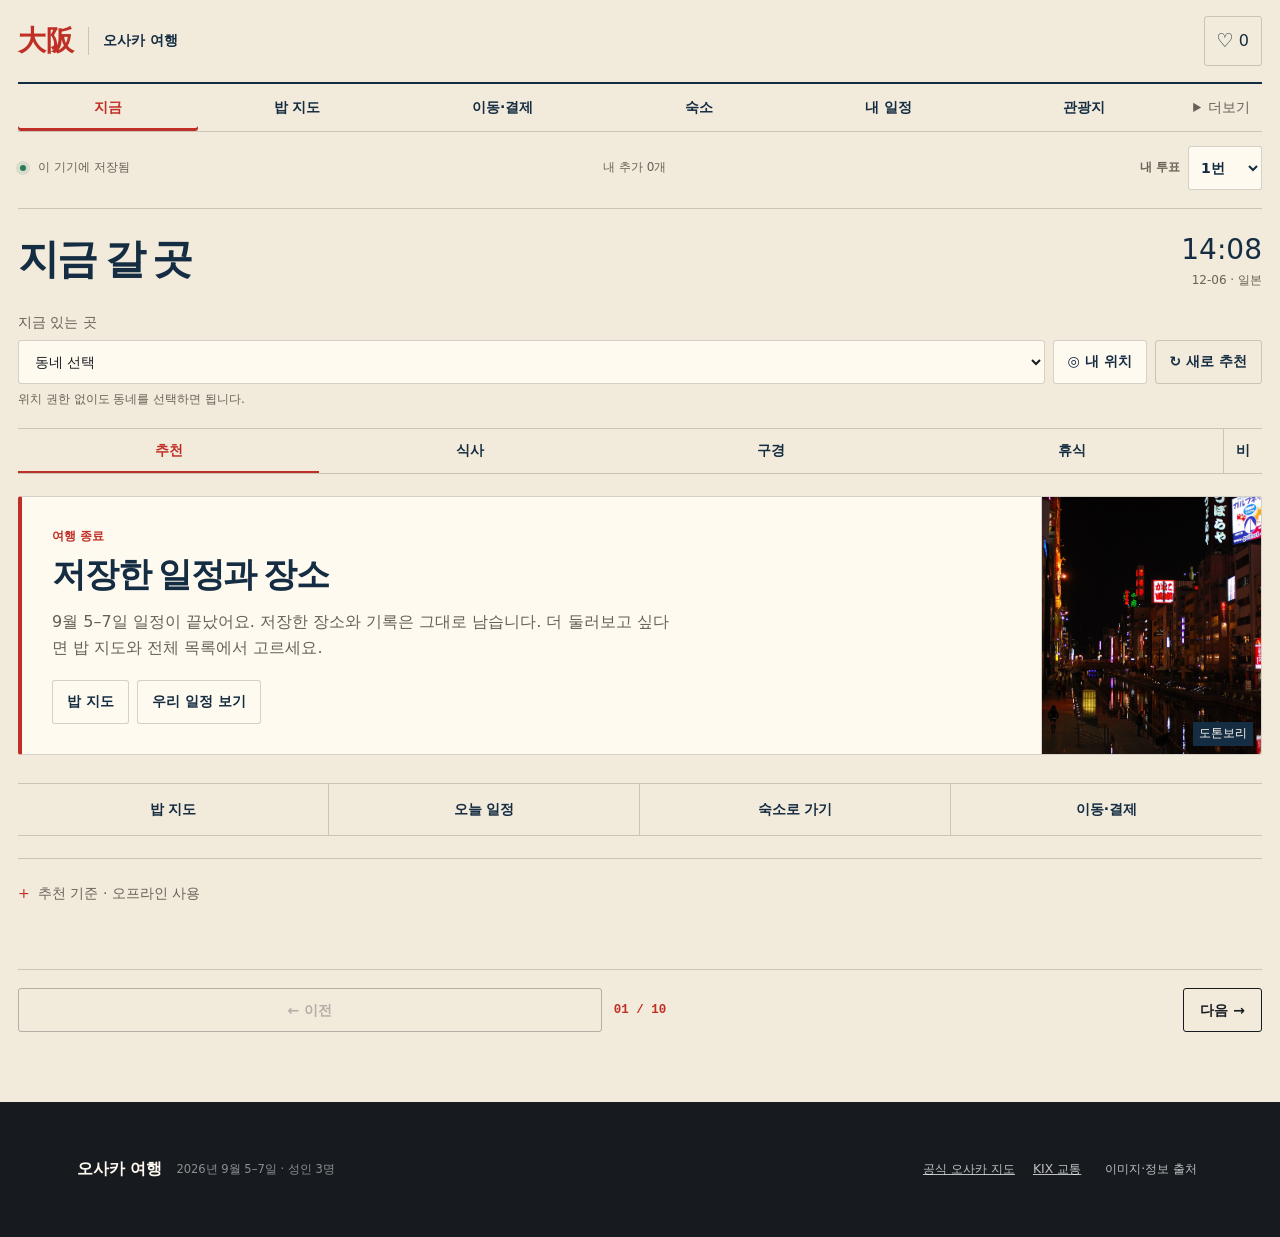
==== commit 028f4342: "Add four distinct Monday routes and move aquarium to Sunday" ====
--- a/docs/index.html
+++ b/docs/index.html
@@ -16,7 +16,7 @@
   <link rel="stylesheet" href="guide-theme.css?v=42">
   <link rel="stylesheet" href="today.css?v=43">
   <link rel="stylesheet" href="move.css?v=44">
-  <link rel="stylesheet" href="curated.css?v=48">
+  <link rel="stylesheet" href="curated.css?v=53">
   <script src="local-store.js?v=1"></script>
   <script src="stay-private.js?v=46"></script>
   <link rel="stylesheet" href="stay-private.css?v=46">
@@ -941,13 +941,14 @@
   <script src="vnext-core.js?v=40"></script>
   <script src="curated-v45.js?v=45"></script>
   <script src="curated-rich47.js?v=47"></script>
-  <script src="route-transport48.js?v=48"></script>
+  <script src="curated-required49.js?v=53"></script>
+  <script src="route-transport48.js?v=53"></script>
   <script src="planner-v3.js?v=45"></script>
-  <script src="vnext.js?v=48"></script>
+  <script src="vnext.js?v=53"></script>
   <script src="today-core.js?v=44"></script>
   <script src="move-core.js?v=44"></script>
   <script src="move.js?v=44"></script>
   <script src="today.js?v=45"></script>
-  <script src="curated-ui.js?v=48"></script>
+  <script src="curated-ui.js?v=53"></script>
 </body>
 </html>
--- a/docs/curated.css
+++ b/docs/curated.css
@@ -2,3 +2,4 @@
 .curated45 *{box-sizing:border-box}.curated45 header{display:flex;justify-content:space-between;gap:16px;align-items:center;flex-wrap:wrap}.curated-eyebrow{font-size:12px;letter-spacing:.12em;color:#d5ec80}.curated45 h3{font-size:24px;margin:8px 0 18px}.curated45 button{font:inherit;font-size:14px;color:#e8e8e3;background:#222930;border:1px solid #465149;border-radius:9px;min-height:44px;padding:10px 13px;cursor:pointer;white-space:normal}.curated45 button:focus-visible,.curated45 a:focus-visible{outline:3px solid #d5ec80;outline-offset:3px}.curated45 button:disabled{opacity:.55;cursor:wait}.curated-days,.curated-options{display:grid;grid-template-columns:repeat(3,minmax(0,1fr));gap:8px;margin-bottom:14px}.curated-days button{font-weight:750;text-align:left}.curated45 small{display:block;font-size:13px;line-height:1.55;font-weight:400;color:#b5bbb6}.curated-days button[aria-pressed=true]{color:#161b22;background:#d5ec80;border-color:#d5ec80}.curated-days button[aria-pressed=true] small{color:#3d4923}.curated-options button{text-align:left;display:flex;flex-direction:column;gap:7px;min-width:0}.curated-options button[aria-pressed=true]{border-color:#d5ec80;background:#2b3324}.curated-options strong{font-size:15px;line-height:1.45;overflow-wrap:anywhere}.curated-why,.curated-ticket,.curated-note{font-size:16px;line-height:1.65;margin:16px 0}.curated-ticket{border-left:3px solid #d5ec80;padding:10px 14px;background:#22291e}.curated45 a{color:#d5ec80;font-size:14px}.curated-timeline{list-style:none;padding:0;margin:22px 0}.curated-timeline li{display:grid;grid-template-columns:55px minmax(0,1fr);gap:15px;padding:0 0 18px;position:relative}.curated-timeline li+li{padding-top:2px}.curated-timeline time{font-size:16px;font-variant-numeric:tabular-nums;color:#d5ec80}.curated-timeline li>div{border-left:1px solid #465149;padding-left:17px}.curated-timeline strong{font-size:16px;line-height:1.5}.curated-timeline b{font-size:12px;font-weight:500;color:#d5ec80;border:1px solid #5c6946;padding:2px 5px;margin-left:8px;border-radius:4px;white-space:nowrap}.curated-footnote,.curated-status{font-size:13px;line-height:1.6;color:#b5bbb6}.curated45 footer{display:flex;flex-wrap:wrap;gap:8px;margin-top:20px}.curated45 .curated-primary{color:#161b22;background:#d5ec80;font-weight:700}.curated-status{min-height:20px;margin-bottom:0}
 @media(max-width:600px){.curated45{padding:16px 12px}.curated45 h3{font-size:22px}.curated-days button{padding:9px 7px}.curated-days small{font-size:12px}.curated-options{grid-template-columns:1fr}.curated-options button{display:grid;grid-template-columns:100px 1fr;gap:8px;align-items:center}.curated-options strong{font-size:14px}.curated45 header>button{margin-bottom:12px}.curated-timeline li{gap:5px}.curated-timeline li>div{padding-left:12px}}
 .curated-choice-count{font-size:14px;color:#d5ec80}.curated-options button>span{font-size:12px;color:#b5bbb6}.curated-cover{position:relative;margin:20px 0;overflow:hidden;border-radius:9px}.curated-cover img{display:block;width:100%;height:190px;object-fit:cover}.curated-cover figcaption{position:absolute;bottom:0;left:0;right:0;background:#101820d9;padding:10px 14px;color:#fff;font-size:13px}.curated-stop-why,.curated-order,.curated-stop-tip{font-size:15px;line-height:1.7;margin:10px 0}.curated45 em{display:block;font-size:12px;font-style:normal;letter-spacing:.06em;color:#b5bbb6;margin-bottom:3px}.curated-order{border-left:2px solid #d5ec80;background:#242c25;padding:9px 12px}.curated-order em{color:#d5ec80}.curated-stop-more{font-size:14px;line-height:1.6;margin:10px 0 4px}.curated-stop-more summary{cursor:pointer;color:#d5ec80;min-height:35px;padding:5px 0}.curated-stop-more p{color:#c5c9c6}.curated-timeline li{padding-bottom:26px}.curated-stop-tip{color:#e4cba5}@media(max-width:600px){.curated-options{grid-template-columns:repeat(2,minmax(0,1fr))}.curated-options button{display:flex;align-items:flex-start;gap:6px;padding:10px}.curated-options small{font-size:12px}.curated-cover img{height:155px}.curated-stop-why,.curated-order{font-size:15px}}
+.curated-airport53{margin:24px 0;padding:18px 14px;border:1px solid #465149;border-radius:9px;background:#1d2424}.curated-airport53 h4{font-size:18px;margin:0 0 20px;color:#d5ec80}.curated-airport53 p{font-size:15px;line-height:1.7;margin:8px 0;color:#c5c9c6}.curated-airport53 .curated-timeline{margin-bottom:0}.curated-airport53 .curated-timeline li{padding-bottom:18px}
